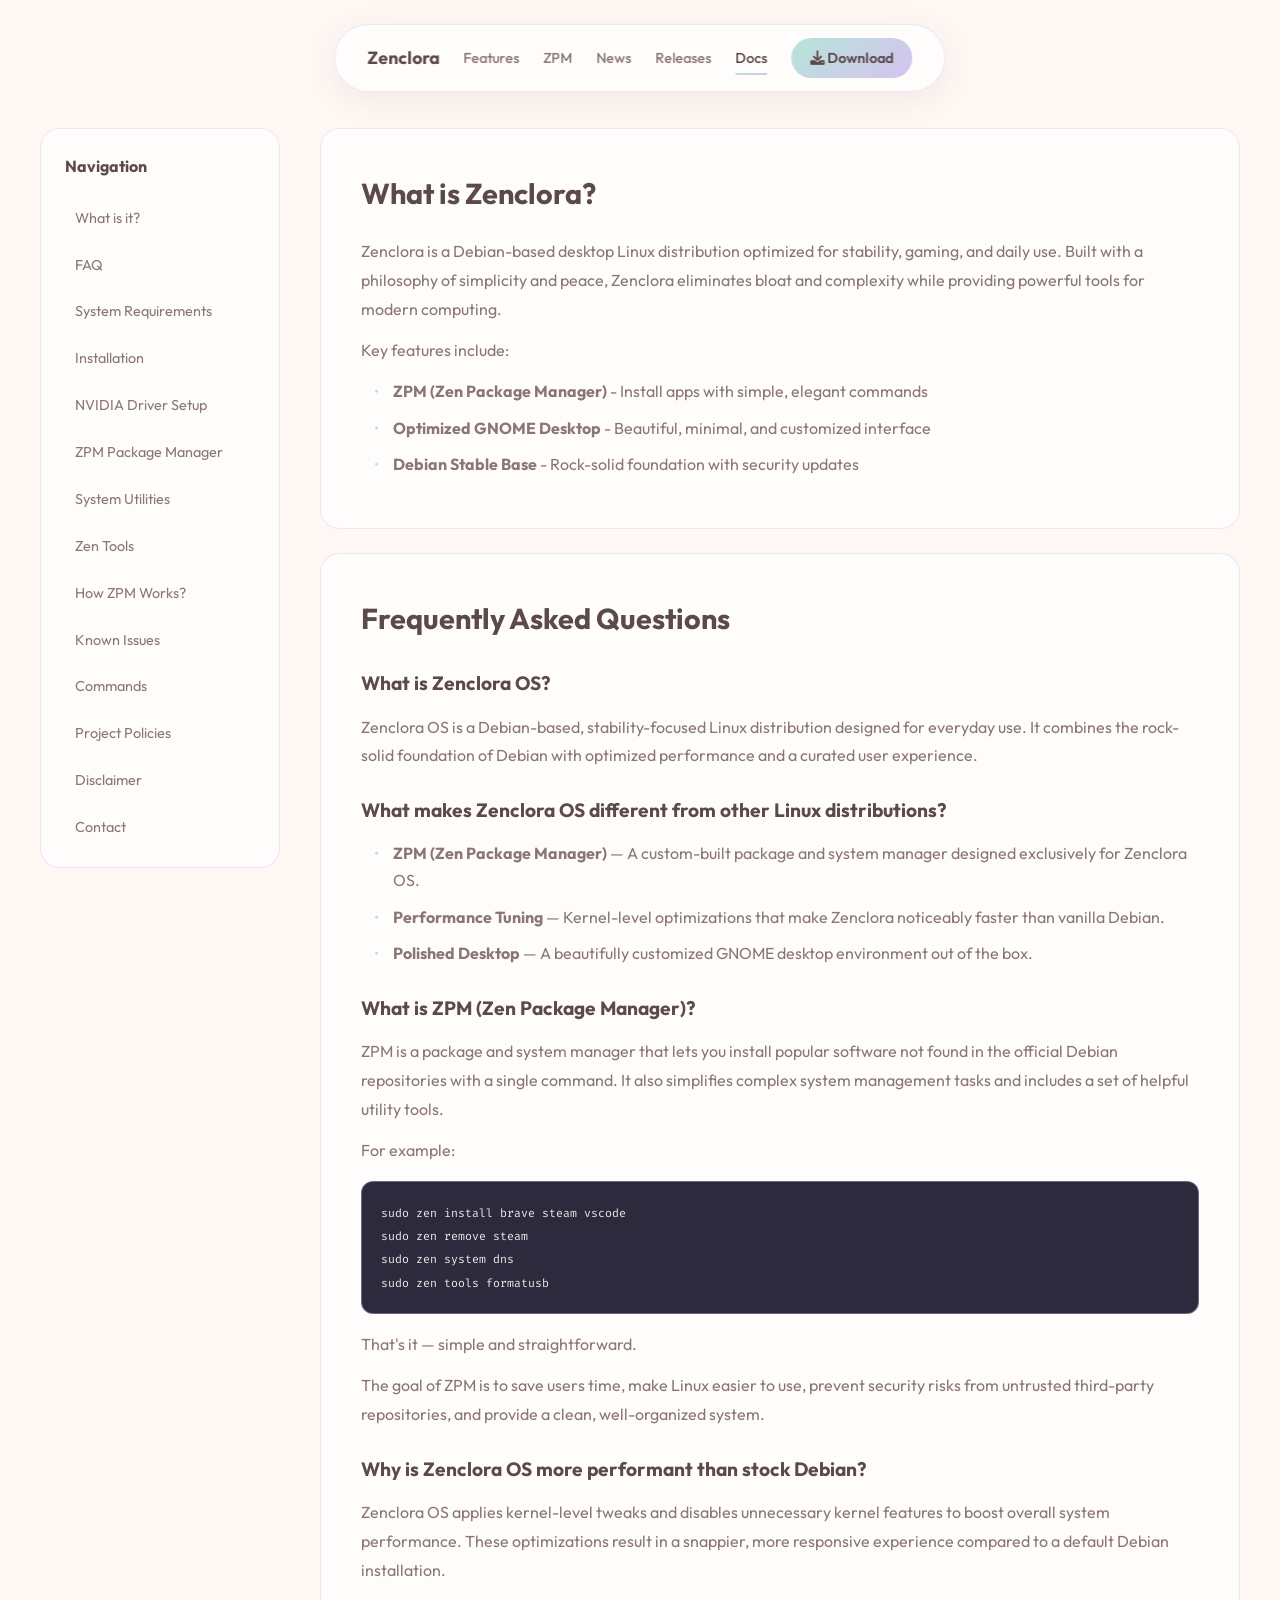
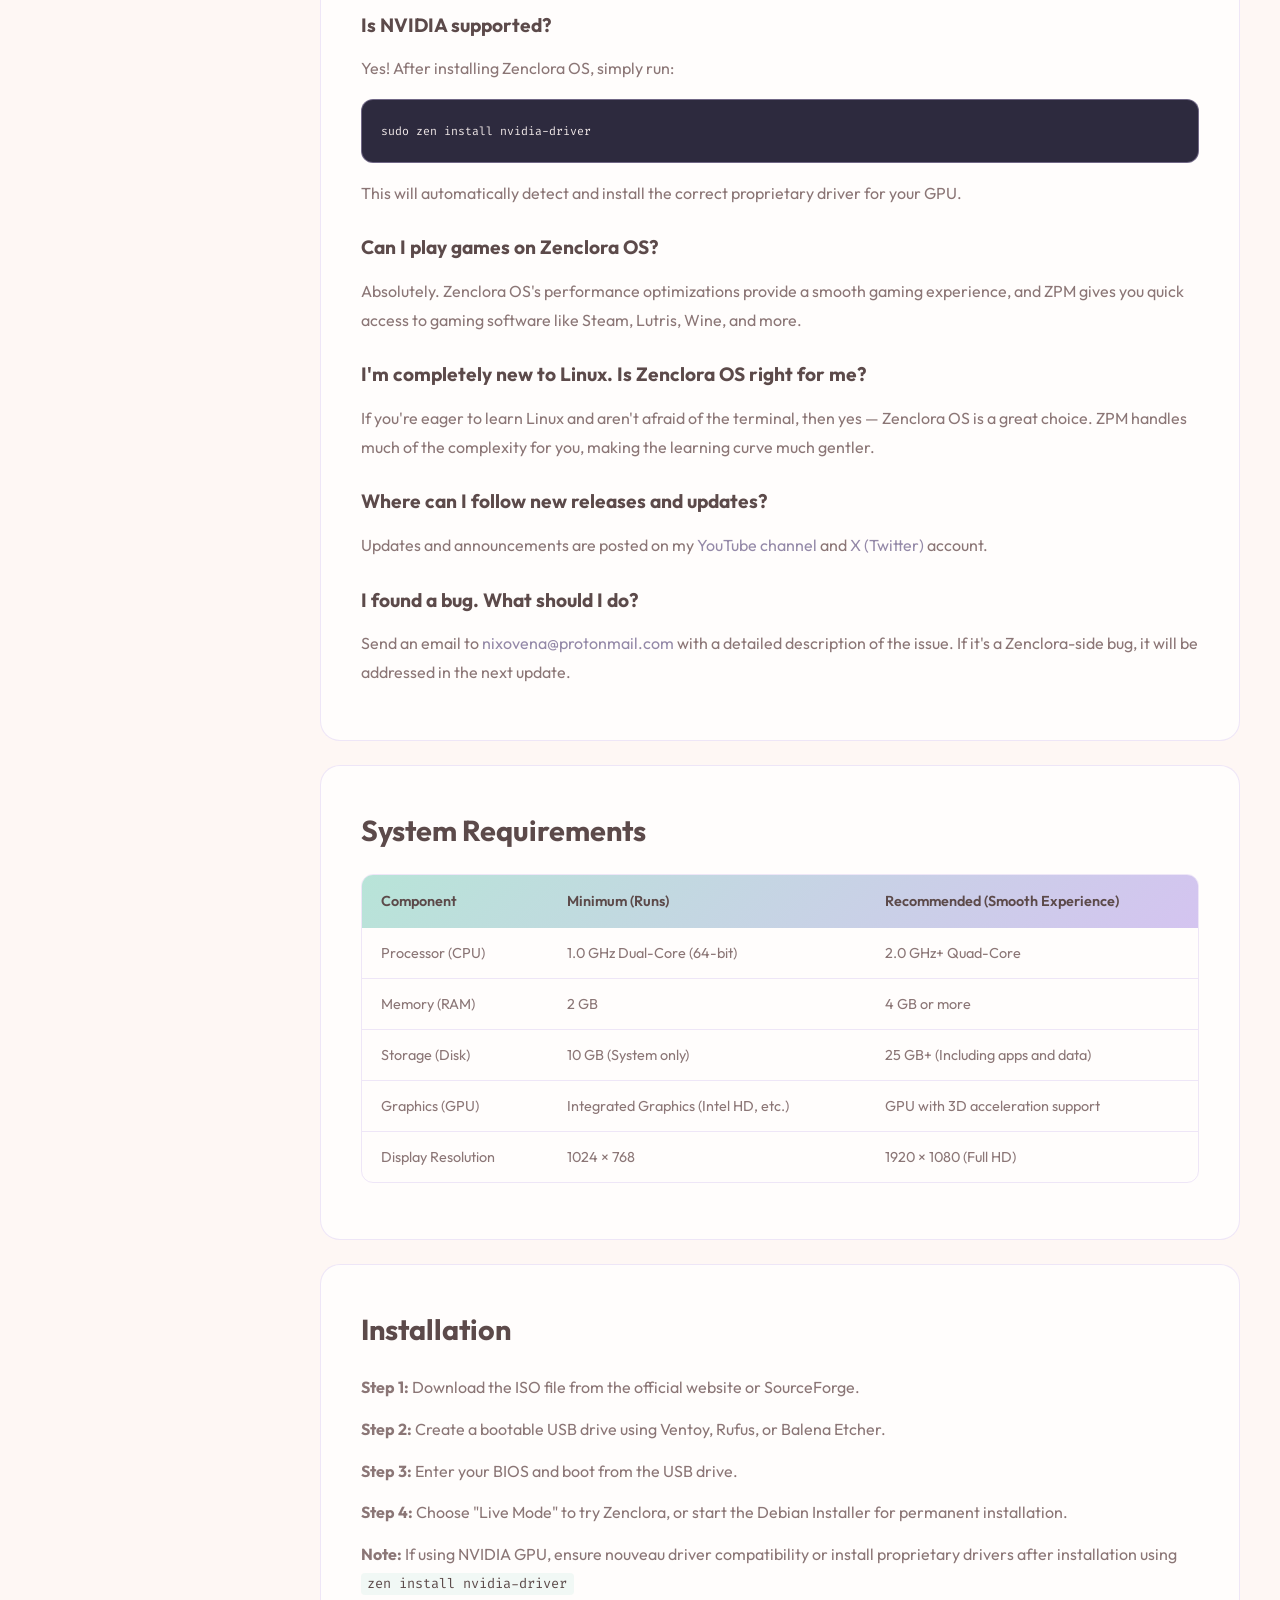
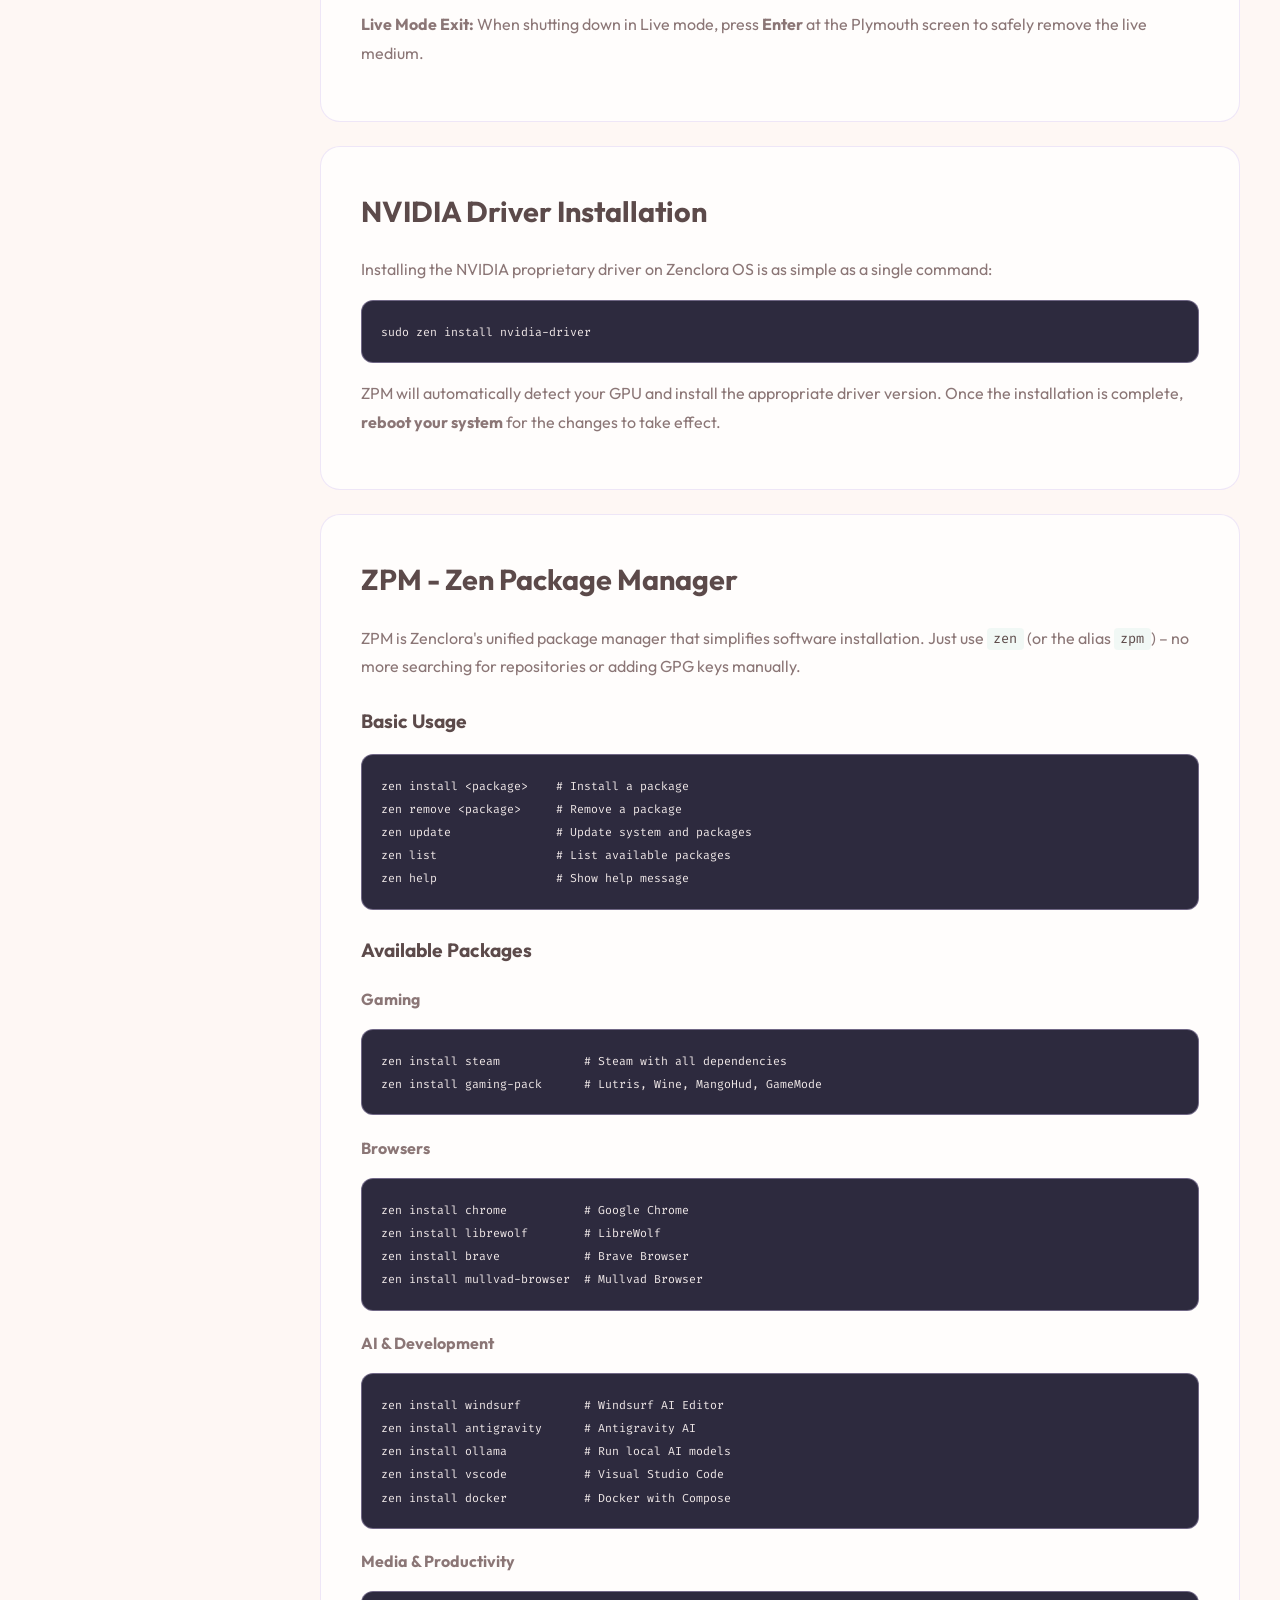
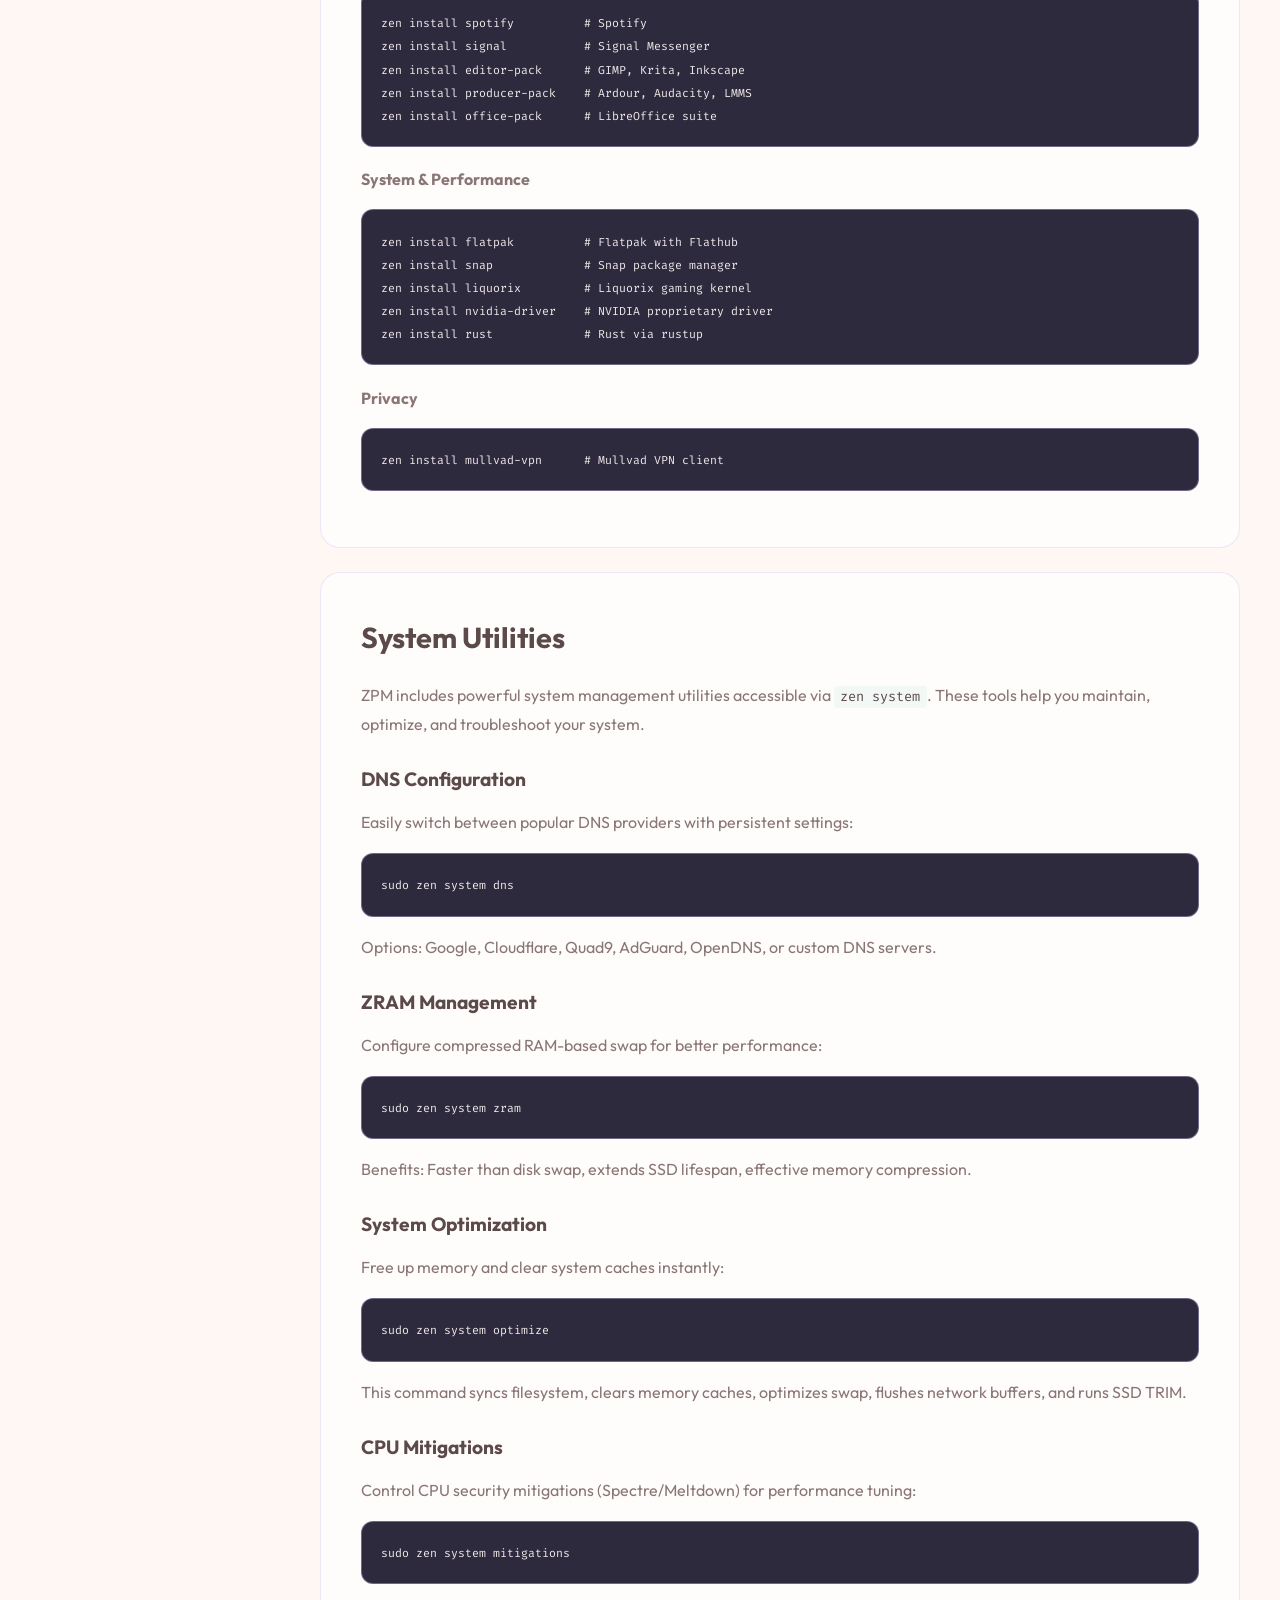
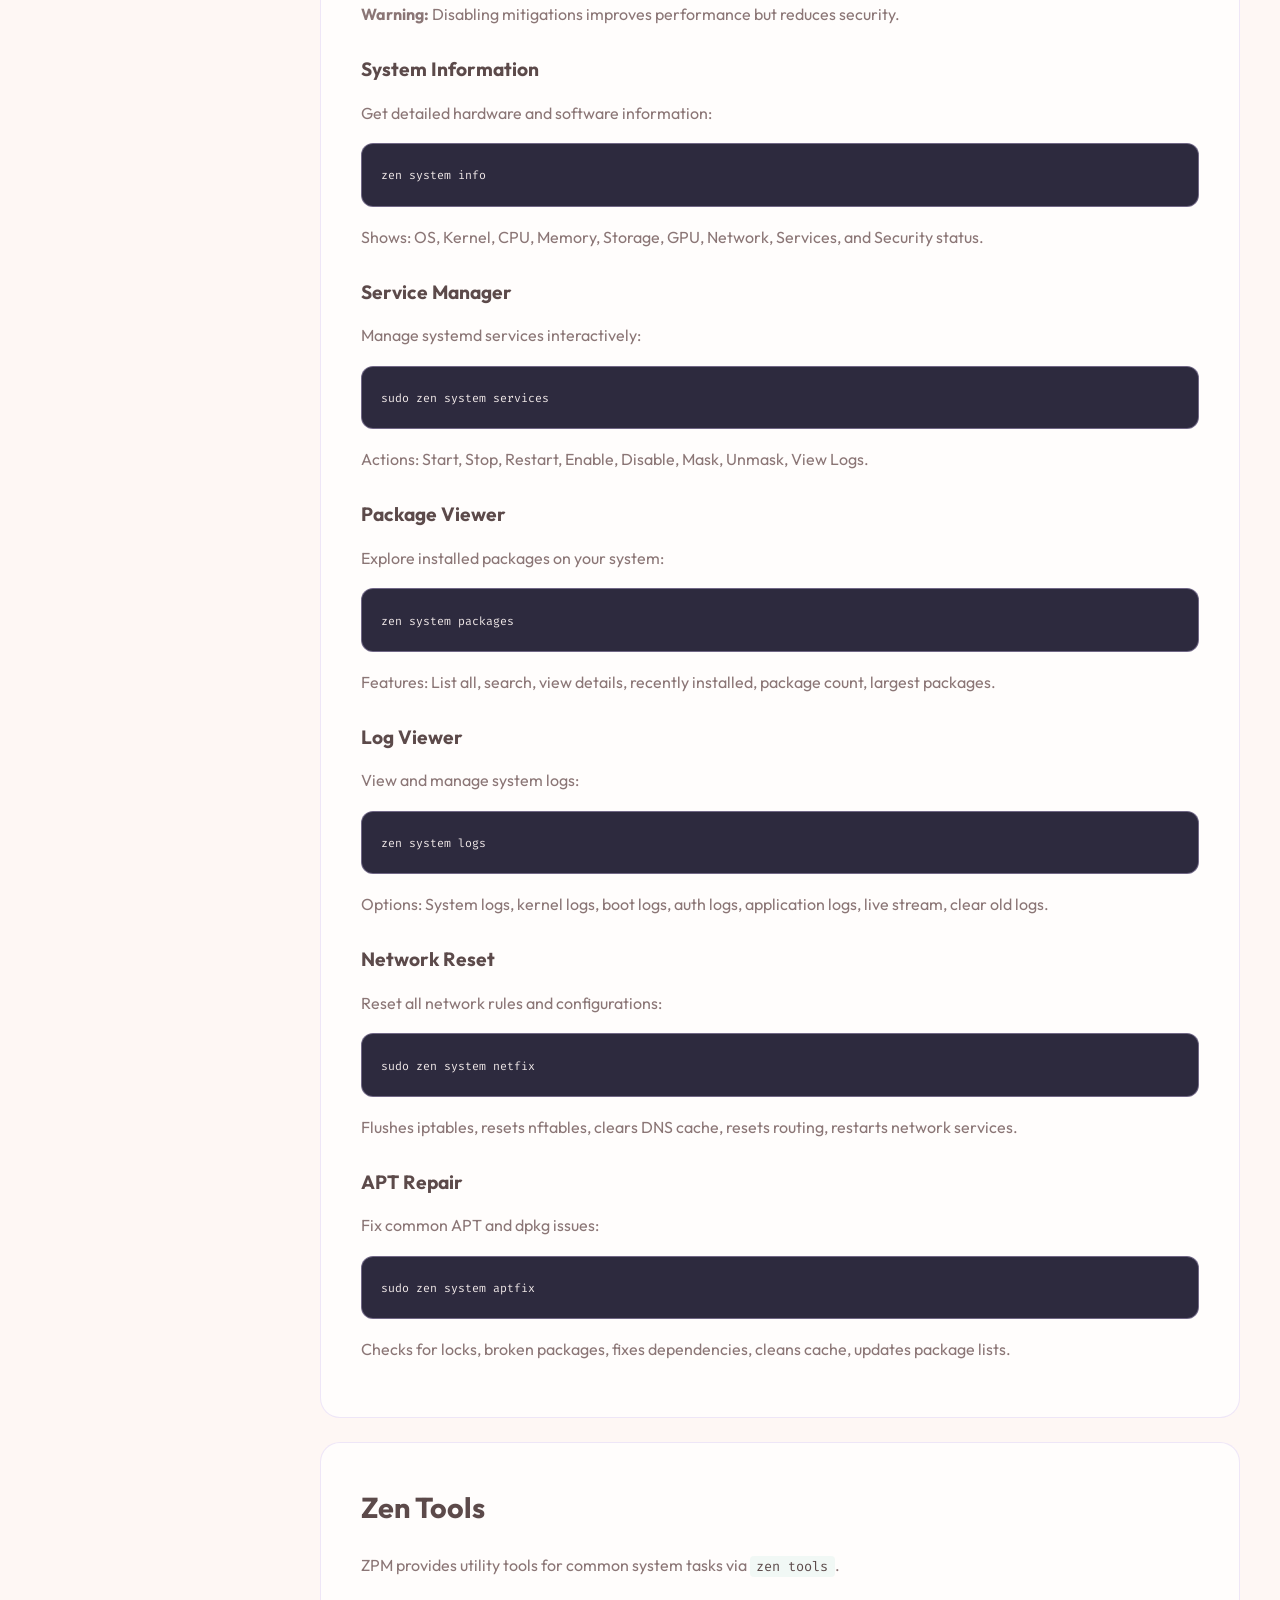
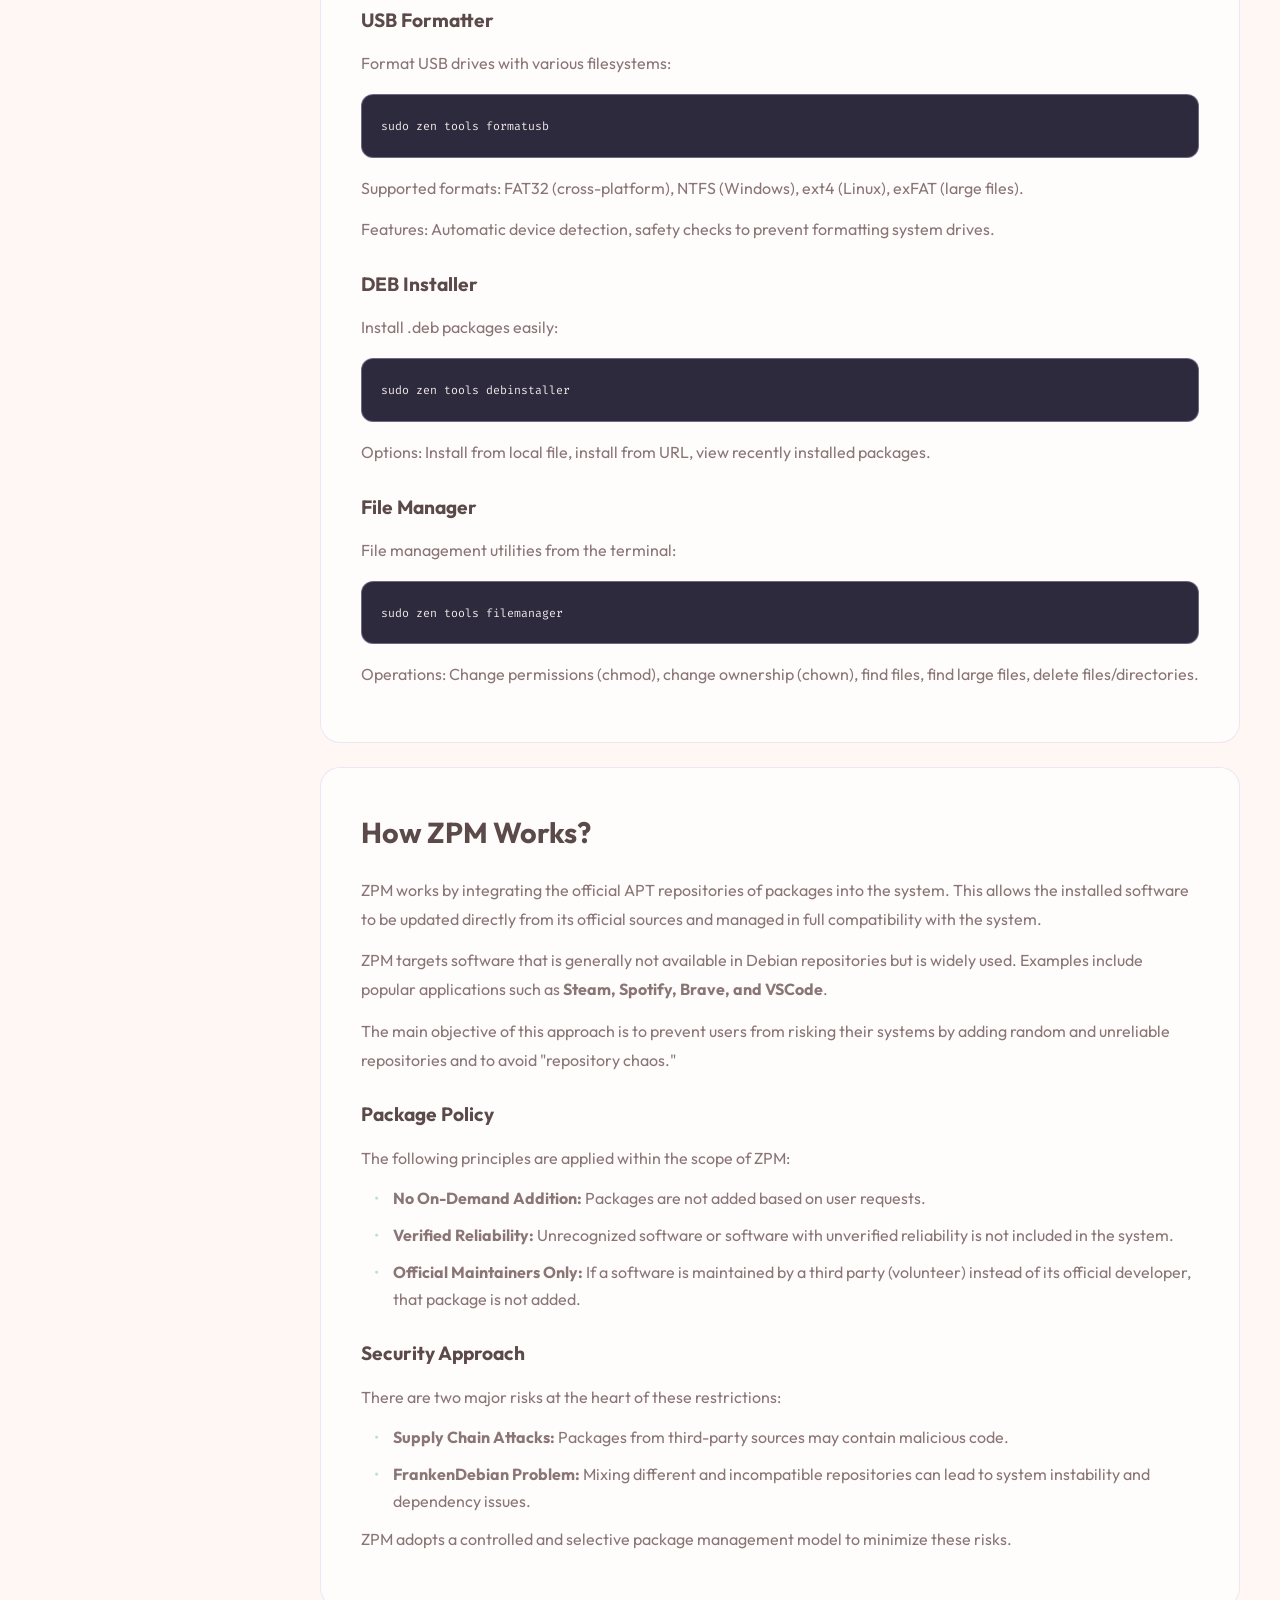
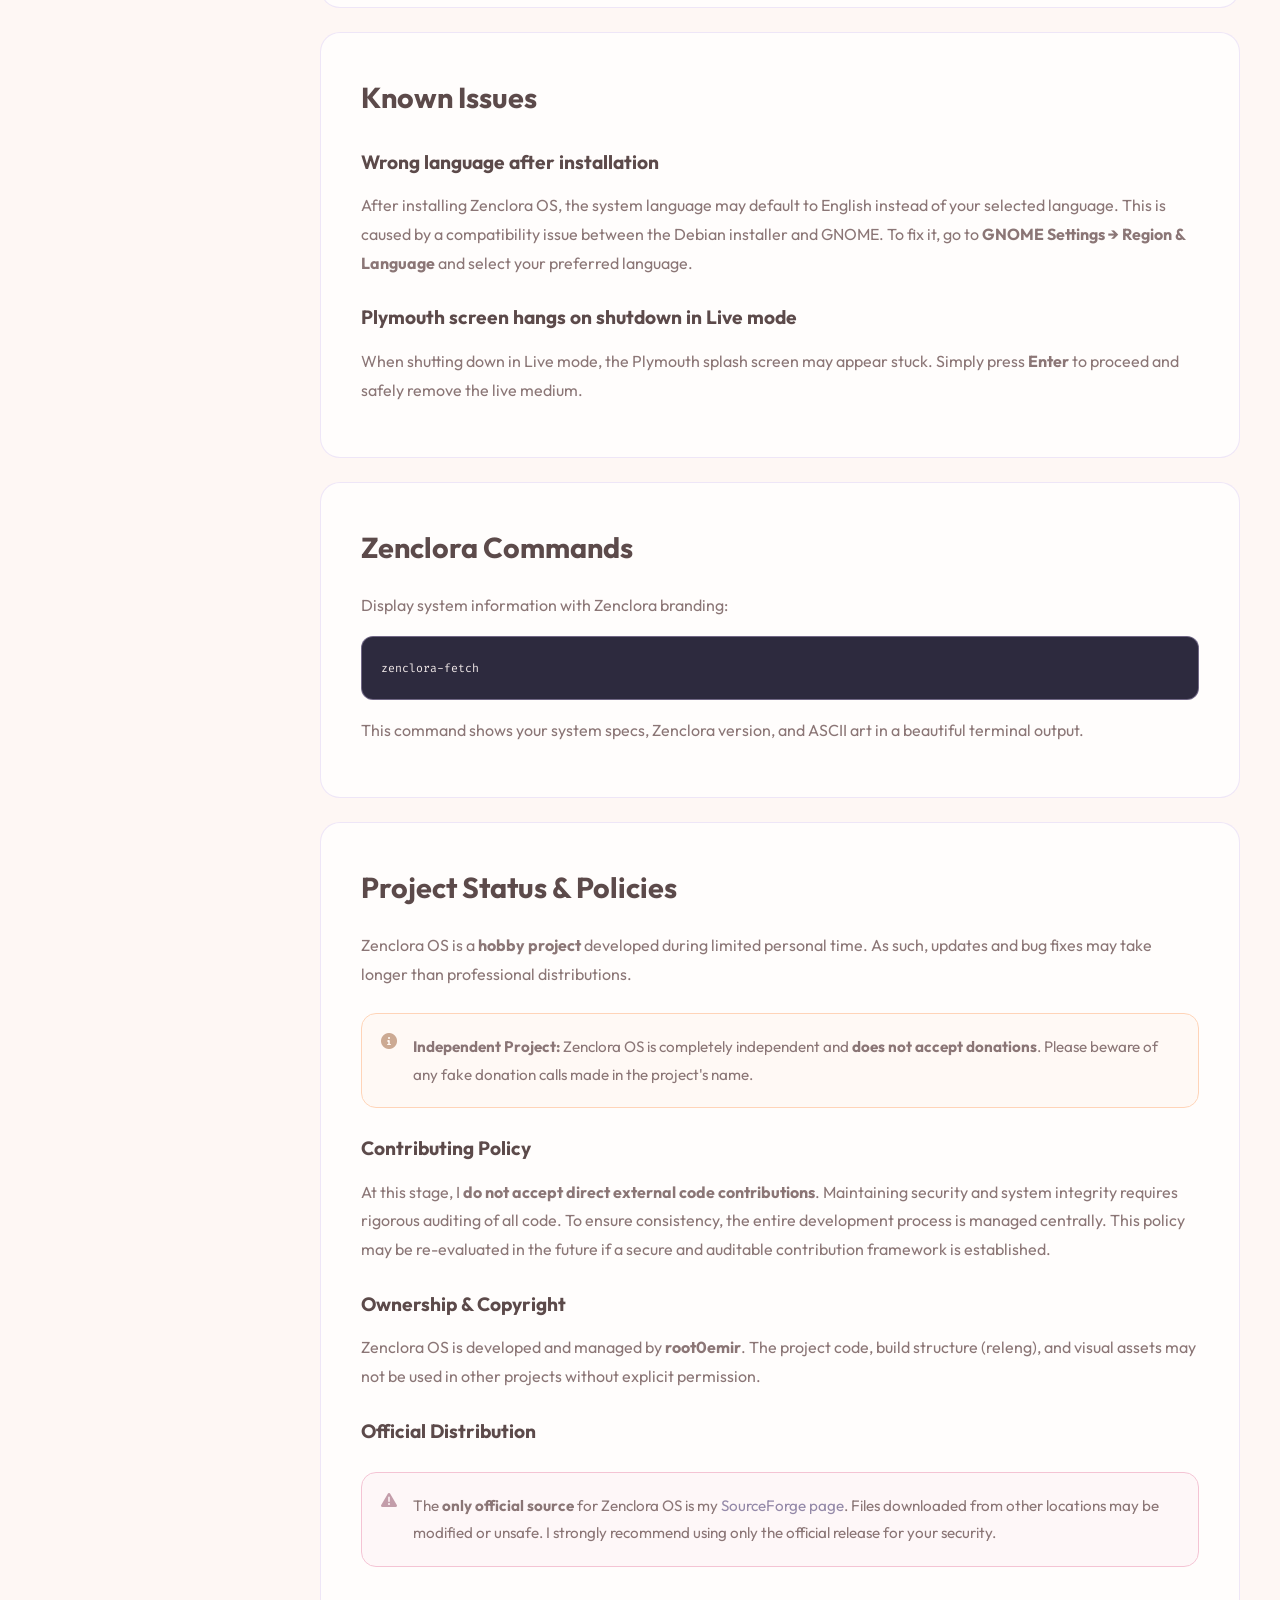
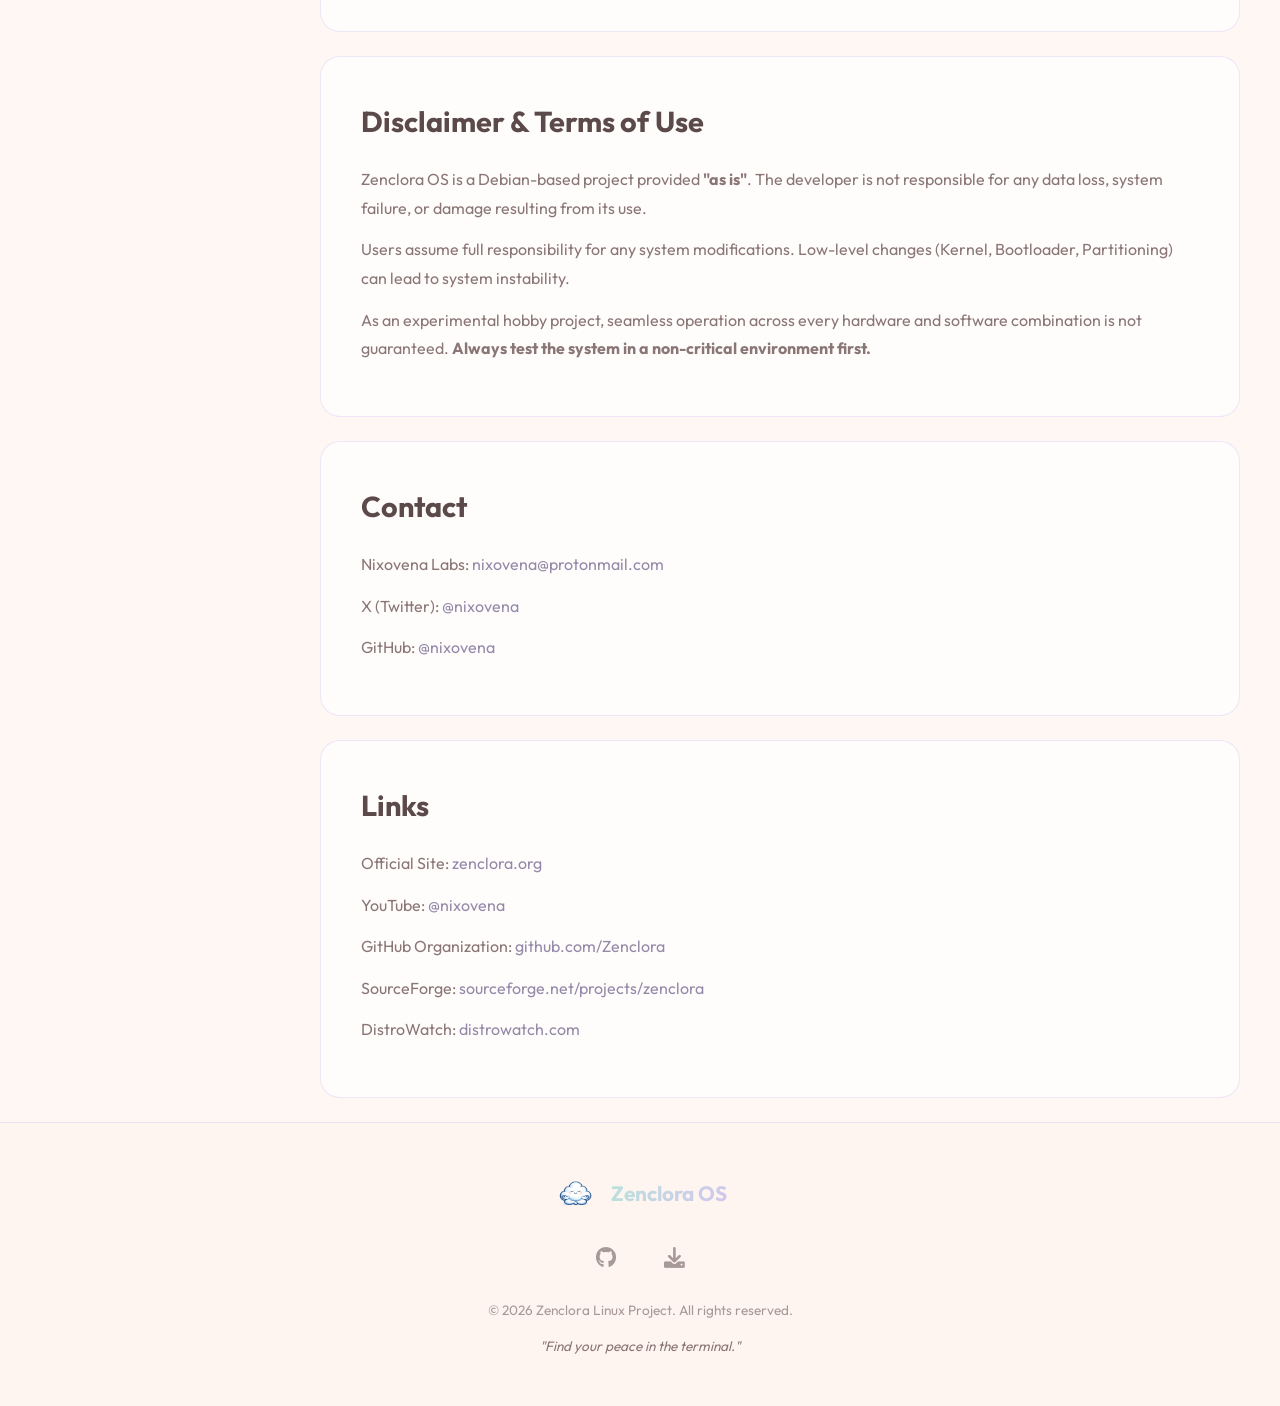
==== docs.html @ bb8d0564 "update" ====
<!DOCTYPE html>
<html lang="en">

<head>
    <meta charset="UTF-8">
    <meta name="viewport" content="width=device-width, initial-scale=1.0">
    <title>Documentation - Zenclora Linux</title>
    <meta name="description" content="Complete documentation for Zenclora OS and ZPM package manager.">
    <link rel="stylesheet" href="style.css">
    <link rel="icon" href="Assets/logo.png" type="image/x-icon">
    <link rel="preconnect" href="https://fonts.googleapis.com">
    <link rel="preconnect" href="https://fonts.gstatic.com" crossorigin>
    <link href="https://fonts.googleapis.com/css2?family=Outfit:wght@300;400;600;700&family=Fira+Code&display=swap"
        rel="stylesheet">
    <link rel="stylesheet" href="https://cdnjs.cloudflare.com/ajax/libs/font-awesome/6.0.0/css/all.min.css">
</head>

<body>

    <nav>
        <a href="index.html" class="nav-home">Zenclora</a>
        <a href="index.html#features">Features</a>
        <a href="index.html#zpm">ZPM</a>
        <a href="news.html">News</a>
        <a href="releases.html">Releases</a>
        <a href="docs.html" class="active">Docs</a>
        <a href="index.html#download" class="btn-download"><i class="fas fa-download"></i> Download</a>
    </nav>



    <div class="container docs-layout">
        <aside class="docs-sidebar">
            <h3>Navigation</h3>
            <ul>
                <li><a href="#about">What is it?</a></li>
                <li><a href="#faq">FAQ</a></li>
                <li><a href="#requirements">System Requirements</a></li>
                <li><a href="#installation">Installation</a></li>
                <li><a href="#nvidia">NVIDIA Driver Setup</a></li>
                <li><a href="#zpm">ZPM Package Manager</a></li>
                <li><a href="#system">System Utilities</a></li>
                <li><a href="#tools">Zen Tools</a></li>
                <li><a href="#zpm-internals">How ZPM Works?</a></li>
                <li><a href="#known-issues">Known Issues</a></li>
                <li><a href="#commands">Commands</a></li>
                <li><a href="#project-policy">Project Policies</a></li>
                <li><a href="#disclaimer">Disclaimer</a></li>
                <li><a href="#contact">Contact</a></li>
                <li><a href="#links">Links</a></li>
            </ul>
        </aside>

        <main class="docs-content">
            <section id="about">
                <h2>What is Zenclora?</h2>
                <p>Zenclora is a Debian-based desktop Linux distribution optimized for stability, gaming, and daily
                    use.
                    Built with a philosophy of simplicity and peace, Zenclora eliminates bloat and complexity while
                    providing powerful tools for modern computing.</p>
                <p>Key features include:</p>
                <ul>
                    <li><strong>ZPM (Zen Package Manager)</strong> - Install apps with simple, elegant commands</li>
                    <li><strong>Optimized GNOME Desktop</strong> - Beautiful, minimal, and customized interface</li>
                    <li><strong>Debian Stable Base</strong> - Rock-solid foundation with security updates</li>
                </ul>
            </section>

            <section id="faq">
                <h2>Frequently Asked Questions</h2>

                <h3>What is Zenclora OS?</h3>
                <p>Zenclora OS is a Debian-based, stability-focused Linux distribution designed for everyday use. It
                    combines the rock-solid foundation of Debian with optimized performance and a curated user
                    experience.</p>

                <h3>What makes Zenclora OS different from other Linux distributions?</h3>
                <ul>
                    <li><strong>ZPM (Zen Package Manager)</strong> — A custom-built package and system manager designed
                        exclusively for Zenclora OS.</li>
                    <li><strong>Performance Tuning</strong> — Kernel-level optimizations that make Zenclora noticeably
                        faster than vanilla Debian.</li>
                    <li><strong>Polished Desktop</strong> — A beautifully customized GNOME desktop environment out of
                        the box.</li>
                </ul>

                <h3>What is ZPM (Zen Package Manager)?</h3>
                <p>ZPM is a package and system manager that lets you install popular software not found in the official
                    Debian repositories with a single command. It also simplifies complex system management tasks and
                    includes a set of helpful utility tools.</p>
                <p>For example:</p>
                <pre><code>sudo zen install brave steam vscode
sudo zen remove steam
sudo zen system dns
sudo zen tools formatusb</code></pre>
                <p>That's it — simple and straightforward.</p>
                <p>The goal of ZPM is to save users time, make Linux easier to use, prevent security risks from
                    untrusted third-party repositories, and provide a clean, well-organized system.</p>

                <h3>Why is Zenclora OS more performant than stock Debian?</h3>
                <p>Zenclora OS applies kernel-level tweaks and disables unnecessary kernel features to boost overall
                    system performance. These optimizations result in a snappier, more responsive experience compared to
                    a default Debian installation.</p>

                <h3>Is NVIDIA supported?</h3>
                <p>Yes! After installing Zenclora OS, simply run:</p>
                <pre><code>sudo zen install nvidia-driver</code></pre>
                <p>This will automatically detect and install the correct proprietary driver for your GPU.</p>

                <h3>Can I play games on Zenclora OS?</h3>
                <p>Absolutely. Zenclora OS's performance optimizations provide a smooth gaming experience, and ZPM gives
                    you quick access to gaming software like Steam, Lutris, Wine, and more.</p>

                <h3>I'm completely new to Linux. Is Zenclora OS right for me?</h3>
                <p>If you're eager to learn Linux and aren't afraid of the terminal, then yes — Zenclora OS is a great
                    choice. ZPM handles much of the complexity for you, making the learning curve much gentler.</p>

                <h3>Where can I follow new releases and updates?</h3>
                <p>Updates and announcements are posted on my <a href="https://www.youtube.com/@linux-tech-channel"
                        target="_blank">YouTube channel</a> and <a href="https://x.com/root0emir" target="_blank">X
                        (Twitter)</a> account.</p>

                <h3>I found a bug. What should I do?</h3>
                <p>Send an email to <a href="mailto:nixovena@protonmail.com">nixovena@protonmail.com</a> with a
                    detailed description of the issue. If it's a Zenclora-side bug, it will be addressed in the next
                    update.</p>
            </section>

            <section id="requirements">
                <h2>System Requirements</h2>
                <div class="table-wrapper">
                    <table>
                        <thead>
                            <tr>
                                <th>Component</th>
                                <th>Minimum (Runs)</th>
                                <th>Recommended (Smooth Experience)</th>
                            </tr>
                        </thead>
                        <tbody>
                            <tr>
                                <td>Processor (CPU)</td>
                                <td>1.0 GHz Dual-Core (64-bit)</td>
                                <td>2.0 GHz+ Quad-Core</td>
                            </tr>
                            <tr>
                                <td>Memory (RAM)</td>
                                <td>2 GB</td>
                                <td>4 GB or more</td>
                            </tr>
                            <tr>
                                <td>Storage (Disk)</td>
                                <td>10 GB (System only)</td>
                                <td>25 GB+ (Including apps and data)</td>
                            </tr>
                            <tr>
                                <td>Graphics (GPU)</td>
                                <td>Integrated Graphics (Intel HD, etc.)</td>
                                <td>GPU with 3D acceleration support</td>
                            </tr>
                            <tr>
                                <td>Display Resolution</td>
                                <td>1024 × 768</td>
                                <td>1920 × 1080 (Full HD)</td>
                            </tr>
                        </tbody>
                    </table>
                </div>
            </section>

            <section id="installation">
                <h2>Installation</h2>
                <p><strong>Step 1:</strong> Download the ISO file from the official website or SourceForge.</p>
                <p><strong>Step 2:</strong> Create a bootable USB drive using Ventoy, Rufus, or Balena Etcher.</p>
                <p><strong>Step 3:</strong> Enter your BIOS and boot from the USB drive.</p>
                <p><strong>Step 4:</strong> Choose "Live Mode" to try Zenclora, or start the Debian Installer for
                    permanent installation.</p>

                <p><strong>Note:</strong> If using NVIDIA GPU, ensure nouveau driver compatibility
                    or install proprietary drivers after installation using <code>zen install nvidia-driver</code></p>

                <p><strong>Live Mode Exit:</strong> When shutting down in Live mode, press <strong>Enter</strong>
                    at the Plymouth screen to safely remove the live medium.</p>
            </section>

            <section id="nvidia">
                <h2>NVIDIA Driver Installation</h2>
                <p>Installing the NVIDIA proprietary driver on Zenclora OS is as simple as a single command:</p>
                <pre><code>sudo zen install nvidia-driver</code></pre>
                <p>ZPM will automatically detect your GPU and install the appropriate driver version. Once the
                    installation is complete, <strong>reboot your system</strong> for the changes to take effect.</p>
            </section>

            <section id="zpm">
                <h2>ZPM - Zen Package Manager</h2>
                <p>ZPM is Zenclora's unified package manager that simplifies software installation. Just use <code>zen</code> (or the alias <code>zpm</code>) – no more searching for repositories or adding GPG keys manually.</p>

                <h3>Basic Usage</h3>
                <pre><code>zen install &lt;package&gt;    # Install a package
zen remove &lt;package&gt;     # Remove a package
zen update               # Update system and packages
zen list                 # List available packages
zen help                 # Show help message</code></pre>

                <h3>Available Packages</h3>

                <h4>Gaming</h4>
                <pre><code>zen install steam            # Steam with all dependencies
zen install gaming-pack      # Lutris, Wine, MangoHud, GameMode</code></pre>

                <h4>Browsers</h4>
                <pre><code>zen install chrome           # Google Chrome
zen install librewolf        # LibreWolf 
zen install brave            # Brave Browser
zen install mullvad-browser  # Mullvad Browser</code></pre>

                <h4>AI & Development</h4>
                <pre><code>zen install windsurf         # Windsurf AI Editor
zen install antigravity      # Antigravity AI
zen install ollama           # Run local AI models
zen install vscode           # Visual Studio Code
zen install docker           # Docker with Compose</code></pre>

                <h4>Media & Productivity</h4>
                <pre><code>zen install spotify          # Spotify
zen install signal           # Signal Messenger
zen install editor-pack      # GIMP, Krita, Inkscape
zen install producer-pack    # Ardour, Audacity, LMMS
zen install office-pack      # LibreOffice suite</code></pre>

                <h4>System & Performance</h4>
                <pre><code>zen install flatpak          # Flatpak with Flathub
zen install snap             # Snap package manager
zen install liquorix         # Liquorix gaming kernel
zen install nvidia-driver    # NVIDIA proprietary driver
zen install rust             # Rust via rustup</code></pre>

                <h4>Privacy</h4>
                <pre><code>zen install mullvad-vpn      # Mullvad VPN client</code></pre>
            </section>

            <section id="system">
                <h2>System Utilities</h2>
                <p>ZPM includes powerful system management utilities accessible via <code>zen system</code>. These tools
                    help you maintain, optimize, and troubleshoot your system.</p>

                <h3>DNS Configuration</h3>
                <p>Easily switch between popular DNS providers with persistent settings:</p>
                <pre><code>sudo zen system dns</code></pre>
                <p>Options: Google, Cloudflare, Quad9, AdGuard, OpenDNS, or custom DNS servers.</p>

                <h3>ZRAM Management</h3>
                <p>Configure compressed RAM-based swap for better performance:</p>
                <pre><code>sudo zen system zram</code></pre>
                <p>Benefits: Faster than disk swap, extends SSD lifespan, effective memory compression.</p>

                <h3>System Optimization</h3>
                <p>Free up memory and clear system caches instantly:</p>
                <pre><code>sudo zen system optimize</code></pre>
                <p>This command syncs filesystem, clears memory caches, optimizes swap, flushes network buffers, and
                    runs SSD TRIM.</p>

                <h3>CPU Mitigations</h3>
                <p>Control CPU security mitigations (Spectre/Meltdown) for performance tuning:</p>
                <pre><code>sudo zen system mitigations</code></pre>
                <p><strong>Warning:</strong> Disabling mitigations improves performance but reduces security.</p>

                <h3>System Information</h3>
                <p>Get detailed hardware and software information:</p>
                <pre><code>zen system info</code></pre>
                <p>Shows: OS, Kernel, CPU, Memory, Storage, GPU, Network, Services, and Security status.</p>

                <h3>Service Manager</h3>
                <p>Manage systemd services interactively:</p>
                <pre><code>sudo zen system services</code></pre>
                <p>Actions: Start, Stop, Restart, Enable, Disable, Mask, Unmask, View Logs.</p>

                <h3>Package Viewer</h3>
                <p>Explore installed packages on your system:</p>
                <pre><code>zen system packages</code></pre>
                <p>Features: List all, search, view details, recently installed, package count, largest packages.</p>

                <h3>Log Viewer</h3>
                <p>View and manage system logs:</p>
                <pre><code>zen system logs</code></pre>
                <p>Options: System logs, kernel logs, boot logs, auth logs, application logs, live stream, clear old
                    logs.</p>

                <h3>Network Reset</h3>
                <p>Reset all network rules and configurations:</p>
                <pre><code>sudo zen system netfix</code></pre>
                <p>Flushes iptables, resets nftables, clears DNS cache, resets routing, restarts network services.</p>

                <h3>APT Repair</h3>
                <p>Fix common APT and dpkg issues:</p>
                <pre><code>sudo zen system aptfix</code></pre>
                <p>Checks for locks, broken packages, fixes dependencies, cleans cache, updates package lists.</p>
            </section>

            <section id="tools">
                <h2>Zen Tools</h2>
                <p>ZPM provides utility tools for common system tasks via <code>zen tools</code>.</p>

                <h3>USB Formatter</h3>
                <p>Format USB drives with various filesystems:</p>
                <pre><code>sudo zen tools formatusb</code></pre>
                <p>Supported formats: FAT32 (cross-platform), NTFS (Windows), ext4 (Linux), exFAT (large files).</p>
                <p>Features: Automatic device detection, safety checks to prevent formatting system drives.</p>

                <h3>DEB Installer</h3>
                <p>Install .deb packages easily:</p>
                <pre><code>sudo zen tools debinstaller</code></pre>
                <p>Options: Install from local file, install from URL, view recently installed packages.</p>

                <h3>File Manager</h3>
                <p>File management utilities from the terminal:</p>
                <pre><code>sudo zen tools filemanager</code></pre>
                <p>Operations: Change permissions (chmod), change ownership (chown), find files, find large files,
                    delete files/directories.</p>
            </section>

            <section id="zpm-internals">
                <h2>How ZPM Works?</h2>
                <p>ZPM works by integrating the official APT repositories of packages into the system. This allows the installed software to be updated directly from its official sources and managed in full compatibility with the system.</p>
                <p>ZPM targets software that is generally not available in Debian repositories but is widely used. Examples include popular applications such as <strong>Steam, Spotify, Brave, and VSCode</strong>.</p>
                <p>The main objective of this approach is to prevent users from risking their systems by adding random and unreliable repositories and to avoid "repository chaos."</p>

                <h3>Package Policy</h3>
                <p>The following principles are applied within the scope of ZPM:</p>
                <ul>
                    <li><strong>No On-Demand Addition:</strong> Packages are not added based on user requests.</li>
                    <li><strong>Verified Reliability:</strong> Unrecognized software or software with unverified reliability is not included in the system.</li>
                    <li><strong>Official Maintainers Only:</strong> If a software is maintained by a third party (volunteer) instead of its official developer, that package is not added.</li>
                </ul>

                <h3>Security Approach</h3>
                <p>There are two major risks at the heart of these restrictions:</p>
                <ul>
                    <li><strong>Supply Chain Attacks:</strong> Packages from third-party sources may contain malicious code.</li>
                    <li><strong>FrankenDebian Problem:</strong> Mixing different and incompatible repositories can lead to system instability and dependency issues.</li>
                </ul>
                <p>ZPM adopts a controlled and selective package management model to minimize these risks.</p>
            </section>

            <section id="known-issues">
                <h2>Known Issues</h2>

                <h3>Wrong language after installation</h3>
                <p>After installing Zenclora OS, the system language may default to English instead of your selected
                    language. This is caused by a compatibility issue between the Debian installer and GNOME. To fix it,
                    go to <strong>GNOME Settings → Region & Language</strong> and select your preferred language.</p>

                <h3>Plymouth screen hangs on shutdown in Live mode</h3>
                <p>When shutting down in Live mode, the Plymouth splash screen may appear stuck. Simply press
                    <strong>Enter</strong> to proceed and safely remove the live medium.
                </p>
            </section>

            <section id="commands">
                <h2>Zenclora Commands</h2>
                <p>Display system information with Zenclora branding:</p>
                <pre><code>zenclora-fetch</code></pre>
                <p>This command shows your system specs, Zenclora version, and ASCII art in a beautiful terminal output.
                </p>
            </section>

            <section id="project-policy">
                <h2>Project Status & Policies</h2>
                <p>Zenclora OS is a <strong>hobby project</strong> developed during limited personal time. As such,
                    updates and bug fixes may take longer than professional distributions.</p>

                <div class="alert note">
                    <i class="fas fa-info-circle"></i>
                    <p><strong>Independent Project:</strong> Zenclora OS is completely independent and <strong>does not
                            accept donations</strong>. Please beware of any fake donation calls made in the project's
                        name.</p>
                </div>

                <h3>Contributing Policy</h3>
                <p>At this stage, I <strong>do not accept direct external code contributions</strong>. Maintaining
                    security and system integrity requires rigorous auditing of all code. To ensure consistency, the
                    entire development process is managed centrally. This policy may be re-evaluated in the future if a
                    secure and auditable contribution framework is established.</p>

                <h3>Ownership & Copyright</h3>
                <p>Zenclora OS is developed and managed by <strong>root0emir</strong>. The project code, build structure
                    (releng), and visual assets may not be used in other projects without explicit permission.</p>

                <h3>Official Distribution</h3>
                <div class="alert warning">
                    <i class="fas fa-exclamation-triangle"></i>
                    <p>The <strong>only official source</strong> for Zenclora OS is my <a
                            href="https://sourceforge.net/projects/zenclora/" target="_blank">SourceForge page</a>.
                        Files downloaded from other locations may be modified or unsafe. I strongly recommend using
                        only the official release for your security.</p>
                </div>
            </section>

            <section id="disclaimer">
                <h2>Disclaimer & Terms of Use</h2>
                <p>Zenclora OS is a Debian-based project provided <strong>"as is"</strong>. The developer is not
                    responsible for any data loss, system failure, or damage resulting from its use.</p>
                <p>Users assume full responsibility for any system modifications. Low-level changes (Kernel, Bootloader,
                    Partitioning) can lead to system instability.</p>
                <p>As an experimental hobby project, seamless operation across every hardware and software combination
                    is not guaranteed. <strong>Always test the system in a non-critical environment first.</strong></p>
            </section>

            <section id="contact">
                <h2>Contact</h2>
                <p>Nixovena Labs: <a href="mailto:nixovena@protonmail.com">nixovena@protonmail.com</a></p>
                <p>X (Twitter): <a href="https://x.com/nixovena" target="_blank">@nixovena</a></p>
                <p>GitHub: <a href="https://github.com/nixovena" target="_blank">@nixovena</a></p>
            </section>

            <section id="links">
                <h2>Links</h2>
                <p>Official Site: <a href="https://zenclora.org" target="_blank">zenclora.org</a></p>
                <p>YouTube: <a href="https://www.youtube.com/@nixovena"
                        target="_blank">@nixovena</a></p>
                <p>GitHub Organization: <a href="https://github.com/Zenclora" target="_blank">github.com/Zenclora</a>
                </p>
                <p>SourceForge: <a href="https://sourceforge.net/projects/zenclora/"
                        target="_blank">sourceforge.net/projects/zenclora</a></p>
                <p>DistroWatch: <a href="https://distrowatch.com/table.php?distribution=zenclora"
                        target="_blank">distrowatch.com</a></p>
            </section>
        </main>
    </div>

    <footer>
        <div class="footer-content">
            <div class="footer-brand">
                <img src="Assets/zenny.png" alt="Zenny" class="footer-logo">
                <span>Zenclora OS</span>
            </div>
            <div class="footer-links">
                <a href="https://github.com/Zenclora" target="_blank"><i class="fab fa-github"></i></a>
                <a href="https://x.com/root0emir" target="_blank"><i class="fab fa-x-twitter"></i></a>
                <a href="https://sourceforge.net/projects/zenclora/" target="_blank"><i class="fas fa-download"></i></a>
            </div>
            <p>© 2026 Zenclora Linux Project. All rights reserved.</p>
            <p class="footer-quote">"Find your peace in the terminal."</p>
        </div>
    </footer>

    <script src="script.js"></script>
</body>

</html>
---- style.css ----
/* ══════════════════════════════════════════════════════════════════════════
   ZENCLORA OS - PASTEL LOFI STYLESHEET
   A peaceful, warm, and cozy design
   ══════════════════════════════════════════════════════════════════════════ */

:root {
    /* Pastel Lofi Color Palette */
    --bg-primary: #fef7f4;
    --bg-secondary: #fff5f0;
    --bg-tertiary: #ffeee6;
    --text-primary: #5c4a4a;
    --text-secondary: #8b7676;
    --text-muted: #a89999;

    /* Pastel Accent Colors */
    --pastel-mint: #b8e4d8;
    --pastel-lavender: #d4c4f0;
    --pastel-pink: #f4c4d4;
    --pastel-peach: #ffd4b8;
    --pastel-blue: #c4d4f4;
    --pastel-yellow: #f4e8c4;

    /* Gradients */
    --gradient-zen: linear-gradient(135deg, var(--pastel-mint), var(--pastel-lavender));
    --gradient-sunset: linear-gradient(135deg, var(--pastel-peach), var(--pastel-pink), var(--pastel-lavender));
    --gradient-nature: linear-gradient(135deg, var(--pastel-mint), var(--pastel-blue));

    /* Glassmorphism - Light version */
    --glass-bg: rgba(255, 255, 255, 0.7);
    --glass-border: rgba(212, 196, 240, 0.4);
    --glass-shadow: 0 8px 32px rgba(92, 74, 74, 0.08);

    /* Typography */
    --font-family: 'Outfit', -apple-system, BlinkMacSystemFont, 'Segoe UI', Roboto, sans-serif;
    --font-mono: 'Fira Code', 'Consolas', monospace;

    /* Spacing */
    --section-padding: 6rem 2rem;
    --border-radius: 20px;
}

/* ═══════════════════════════════════════════════════════════════════════════
   RESET & BASE STYLES
   ═══════════════════════════════════════════════════════════════════════════ */

* {
    margin: 0;
    padding: 0;
    box-sizing: border-box;
}

html {
    scroll-behavior: smooth;
}

body {
    font-family: var(--font-family);
    background: var(--bg-primary);
    color: var(--text-primary);
    line-height: 1.7;
    overflow-x: hidden;
}

/* Custom Scrollbar - Pastel */
::-webkit-scrollbar {
    width: 8px;
}

::-webkit-scrollbar-track {
    background: var(--bg-secondary);
}

::-webkit-scrollbar-thumb {
    background: var(--gradient-zen);
    border-radius: 10px;
}

::-webkit-scrollbar-thumb:hover {
    background: var(--pastel-lavender);
}

/* ═══════════════════════════════════════════════════════════════════════════
   FLOATING ELEMENTS
   ═══════════════════════════════════════════════════════════════════════════ */

.floating-elements {
    position: fixed;
    top: 0;
    left: 0;
    width: 100%;
    height: 100%;
    pointer-events: none;
    z-index: 1;
}

.float-element {
    position: absolute;
    font-size: 1.5rem;
    opacity: 0.3;
    animation: gentle-float 20s infinite ease-in-out;
}

.float-1 {
    top: 15%;
    left: 8%;
    animation-delay: 0s;
}

.float-2 {
    top: 25%;
    right: 12%;
    animation-delay: 4s;
}

.float-3 {
    top: 55%;
    left: 5%;
    animation-delay: 8s;
}

.float-4 {
    top: 75%;
    right: 8%;
    animation-delay: 12s;
}

.float-5 {
    top: 45%;
    left: 12%;
    animation-delay: 16s;
}

@keyframes gentle-float {

    0%,
    100% {
        transform: translateY(0) rotate(0deg);
    }

    25% {
        transform: translateY(-20px) rotate(3deg);
    }

    50% {
        transform: translateY(-10px) rotate(-2deg);
    }

    75% {
        transform: translateY(-18px) rotate(2deg);
    }
}

/* ═══════════════════════════════════════════════════════════════════════════
   NAVIGATION - Soft & Cozy
   ═══════════════════════════════════════════════════════════════════════════ */

nav {
    position: fixed;
    top: 1.5rem;
    left: 50%;
    transform: translateX(-50%);
    background: var(--glass-bg);
    backdrop-filter: blur(20px);
    border: 1px solid var(--glass-border);
    padding: 0.8rem 2rem;
    border-radius: 50px;
    z-index: 1000;
    display: flex;
    align-items: center;
    gap: 1.5rem;
    box-shadow: var(--glass-shadow);
    white-space: nowrap;
}

nav a {
    text-decoration: none;
    color: var(--text-secondary);
    font-weight: 500;
    font-size: 0.9rem;
    transition: all 0.3s ease;
    position: relative;
}

nav a:hover {
    color: var(--text-primary);
}

nav a::after {
    content: '';
    position: absolute;
    bottom: -5px;
    left: 0;
    width: 0;
    height: 2px;
    background: var(--gradient-zen);
    transition: width 0.3s ease;
    border-radius: 2px;
}

nav a:hover::after {
    width: 100%;
}

.nav-home {
    font-weight: 700;
    color: var(--text-primary) !important;
    font-size: 1.1rem !important;
}

.btn-download {
    background: var(--gradient-zen);
    color: var(--text-primary) !important;
    padding: 0.5rem 1.2rem !important;
    border-radius: 25px;
    font-weight: 600 !important;
}

.btn-download:hover {
    transform: translateY(-2px);
    box-shadow: 0 5px 20px rgba(184, 228, 216, 0.4);
}

.btn-download::after {
    display: none;
}

/* ═══════════════════════════════════════════════════════════════════════════
   HERO SECTION - Warm & Inviting
   ═══════════════════════════════════════════════════════════════════════════ */

.hero-section {
    min-height: 100vh;
    display: flex;
    flex-direction: column;
    align-items: center;
    justify-content: center;
    position: relative;
    overflow: hidden;
    padding: 6rem 2rem;
    background: linear-gradient(180deg, var(--bg-primary) 0%, var(--bg-secondary) 100%);
}

.hero-section::before {
    content: '';
    position: absolute;
    top: -30%;
    right: -20%;
    width: 60%;
    height: 80%;
    background: radial-gradient(ellipse, rgba(212, 196, 240, 0.3) 0%, transparent 60%);
    pointer-events: none;
}

.hero-section::after {
    content: '';
    position: absolute;
    bottom: -20%;
    left: -10%;
    width: 50%;
    height: 60%;
    background: radial-gradient(ellipse, rgba(184, 228, 216, 0.3) 0%, transparent 60%);
    pointer-events: none;
}

.hero-container {
    display: flex;
    align-items: center;
    justify-content: center;
    gap: 6rem;
    max-width: 1400px;
    width: 100%;
    z-index: 10;
}

.hero-left {
    flex: 1;
    display: flex;
    justify-content: center;
    align-items: center;
}

.zenny-hero {
    width: 380px;
    max-width: 100%;
    animation: yoga-breathe 4s ease-in-out infinite;
    filter: drop-shadow(0 20px 40px rgba(184, 228, 216, 0.3));
}

@keyframes yoga-breathe {

    0%,
    100% {
        transform: translateY(0) scale(1);
    }

    50% {
        transform: translateY(-15px) scale(1.02);
    }
}

.hero-right {
    flex: 1;
    display: flex;
    flex-direction: column;
    align-items: flex-start;
}

.hero-tagline {
    display: flex;
    gap: 1rem;
    margin-bottom: 0.5rem;
}

.tagline-word {
    font-size: 4rem;
    font-weight: 700;
    color: var(--text-primary);
    opacity: 0;
    transform: translateY(30px);
    animation: reveal-word 0.8s ease forwards;
    animation-delay: var(--delay);
}

.tagline-word.highlight {
    background: var(--gradient-zen);
    -webkit-background-clip: text;
    background-clip: text;
    -webkit-text-fill-color: transparent;
}

@keyframes reveal-word {
    to {
        opacity: 1;
        transform: translateY(0);
    }
}

.hero-subtitle {
    font-size: 1.3rem;
    color: var(--text-secondary);
    margin: 2rem 0 3rem;
    opacity: 0;
    animation: fade-in 1s ease forwards;
    animation-delay: 1.2s;
}

@keyframes fade-in {
    to {
        opacity: 1;
    }
}

.hero-cta {
    display: flex;
    gap: 1.5rem;
    opacity: 0;
    animation: fade-in 1s ease forwards;
    animation-delay: 1.5s;
}

.btn {
    padding: 1rem 2rem;
    border-radius: 50px;
    text-decoration: none;
    font-weight: 600;
    font-size: 1rem;
    display: inline-flex;
    align-items: center;
    gap: 0.5rem;
    transition: all 0.3s ease;
    border: none;
    cursor: pointer;
}

.btn-primary {
    background: var(--gradient-zen);
    color: var(--text-primary);
}

.btn-primary:hover {
    transform: translateY(-3px);
    box-shadow: 0 10px 30px rgba(184, 228, 216, 0.4);
}

.btn-secondary {
    background: var(--glass-bg);
    color: var(--text-primary);
    border: 1px solid var(--glass-border);
}

.btn-secondary:hover {
    background: white;
    border-color: var(--pastel-mint);
    transform: translateY(-2px);
}

.btn-large {
    padding: 1.2rem 2.5rem;
    font-size: 1.1rem;
}

.zen-glow {
    box-shadow: 0 0 25px rgba(184, 228, 216, 0.3);
}

.scroll-indicator {
    position: absolute;
    bottom: 2rem;
    display: flex;
    flex-direction: column;
    align-items: center;
    gap: 0.5rem;
    color: var(--text-muted);
    font-size: 0.9rem;
    animation: bounce 2s infinite;
}

@keyframes bounce {

    0%,
    100% {
        transform: translateY(0);
    }

    50% {
        transform: translateY(10px);
    }
}

/* ═══════════════════════════════════════════════════════════════════════════
   SECTION COMMON STYLES
   ═══════════════════════════════════════════════════════════════════════════ */

section {
    padding: var(--section-padding);
    max-width: 1400px;
    margin: 0 auto;
    position: relative;
    z-index: 10;
}

.section-header {
    text-align: center;
    margin-bottom: 3rem;
}

.section-badge {
    display: inline-flex;
    align-items: center;
    gap: 0.5rem;
    background: var(--glass-bg);
    border: 1px solid var(--glass-border);
    padding: 0.5rem 1rem;
    border-radius: 50px;
    font-size: 0.85rem;
    color: var(--text-secondary);
    margin-bottom: 1rem;
}

.section-header h2,
.section-content h2 {
    font-size: 2.5rem;
    margin-bottom: 1rem;
    color: var(--text-primary);
}

.gradient-text {
    background: var(--gradient-zen);
    -webkit-background-clip: text;
    background-clip: text;
    -webkit-text-fill-color: transparent;
}

.section-header p {
    color: var(--text-secondary);
    font-size: 1.1rem;
}

.section-content {
    display: flex;
    align-items: center;
    gap: 5rem;
}

.section-content.reverse {
    flex-direction: row-reverse;
}

.section-subtitle {
    font-size: 1.3rem;
    color: var(--text-secondary);
    margin-bottom: 1.5rem;
}

/* ═══════════════════════════════════════════════════════════════════════════
   ZENAX SECTION - with image
   ═══════════════════════════════════════════════════════════════════════════ */

.zenax-section {
    padding: 8rem 2rem;
}

.zenax-visual {
    flex: 1;
    display: flex;
    justify-content: center;
    align-items: center;
}

.zenax-image {
    width: 320px;
    max-width: 100%;
    animation: gentle-bob 3s ease-in-out infinite;
    filter: drop-shadow(0 15px 30px rgba(212, 196, 240, 0.3));
}

@keyframes gentle-bob {

    0%,
    100% {
        transform: translateY(0);
    }

    50% {
        transform: translateY(-10px);
    }
}

.zenax-info {
    flex: 1;
}

.zenax-features {
    display: grid;
    grid-template-columns: repeat(2, 1fr);
    gap: 1rem;
    margin: 1.5rem 0;
}

.zenax-feature {
    display: flex;
    align-items: center;
    gap: 0.8rem;
    padding: 0.8rem 1rem;
    background: var(--glass-bg);
    border: 1px solid var(--glass-border);
    border-radius: 15px;
    transition: all 0.3s ease;
}

.zenax-feature:hover {
    border-color: var(--pastel-lavender);
    transform: translateX(5px);
}

.zenax-feature i {
    color: var(--pastel-lavender);
    font-size: 1.1rem;
    filter: brightness(0.8);
}

.zenax-description {
    color: var(--text-secondary);
    margin-bottom: 1.5rem;
    line-height: 1.8;
}

/* ═══════════════════════════════════════════════════════════════════════════
   ZPM SECTION - with image
   ═══════════════════════════════════════════════════════════════════════════ */

.zpm-section {
    padding: 8rem 2rem;
    background: var(--bg-primary);
}

.zpm-info {
    flex: 1;
}

.zpm-image {
    width: 320px;
    max-width: 100%;
    animation: gentle-bob 3.5s ease-in-out infinite;
    filter: drop-shadow(0 15px 30px rgba(184, 228, 216, 0.3));
}

.terminal-preview {
    background: #2d2a3e;
    border-radius: var(--border-radius);
    overflow: hidden;
    margin: 1.5rem 0;
    box-shadow: 0 15px 40px rgba(92, 74, 74, 0.15);
}

.terminal-header {
    background: #3d3a4e;
    padding: 0.8rem 1rem;
    display: flex;
    align-items: center;
    gap: 0.5rem;
}

.terminal-dot {
    width: 12px;
    height: 12px;
    border-radius: 50%;
}

.terminal-dot.red {
    background: #f4c4d4;
}

.terminal-dot.yellow {
    background: #f4e8c4;
}

.terminal-dot.green {
    background: #b8e4d8;
}

.terminal-title {
    margin-left: auto;
    color: #a89999;
    font-size: 0.8rem;
}

.terminal-body {
    padding: 1.2rem;
    font-family: var(--font-mono);
    font-size: 0.9rem;
}

.terminal-line {
    display: flex;
    gap: 0.8rem;
    margin-bottom: 0.8rem;
}

.prompt {
    color: var(--pastel-mint);
}

.command {
    color: #f0e8e8;
}

.terminal-output {
    color: #a89999;
    margin-bottom: 0.4rem;
    padding-left: 1.5rem;
    font-size: 0.85rem;
}

.terminal-output .success {
    color: var(--pastel-mint);
}

.highlight-green {
    color: var(--pastel-mint);
    font-weight: 600;
}

.zpm-packages {
    display: flex;
    flex-wrap: wrap;
    gap: 0.6rem;
    margin: 1.5rem 0;
}

.package-tag {
    display: inline-flex;
    align-items: center;
    gap: 0.4rem;
    background: var(--glass-bg);
    border: 1px solid var(--glass-border);
    padding: 0.4rem 0.8rem;
    border-radius: 50px;
    font-size: 0.8rem;
    color: var(--text-secondary);
    transition: all 0.3s ease;
}

.package-tag:hover {
    border-color: var(--pastel-mint);
    background: rgba(184, 228, 216, 0.2);
}

.package-tag i {
    color: var(--pastel-lavender);
    filter: brightness(0.8);
}

.zpm-visual {
    flex: 1;
    display: flex;
    justify-content: center;
    align-items: center;
}

/* ═══════════════════════════════════════════════════════════════════════════
   FEATURES SECTION
   ═══════════════════════════════════════════════════════════════════════════ */

.features-section {
    background: var(--bg-secondary);
    padding: 8rem 2rem;
    max-width: none;
}

.features-section .section-header,
.features-section .features-grid {
    max-width: 1200px;
    margin: 0 auto;
}

.features-intro {
    margin-bottom: 3rem !important;
}

.features-grid {
    display: grid;
    grid-template-columns: repeat(3, 1fr);
    gap: 1.5rem;
}

.feature-card {
    background: var(--glass-bg);
    border: 1px solid var(--glass-border);
    border-radius: var(--border-radius);
    padding: 2rem;
    transition: all 0.4s ease;
    position: relative;
    overflow: hidden;
}

.feature-card::before {
    content: '';
    position: absolute;
    top: 0;
    left: 0;
    width: 100%;
    height: 3px;
    background: var(--gradient-zen);
    transform: scaleX(0);
    transition: transform 0.4s ease;
}

.feature-card:hover {
    transform: translateY(-8px);
    border-color: var(--pastel-mint);
    box-shadow: 0 15px 35px rgba(184, 228, 216, 0.2);
}

.feature-card:hover::before {
    transform: scaleX(1);
}

.feature-icon {
    width: 55px;
    height: 55px;
    background: var(--gradient-zen);
    border-radius: 15px;
    display: flex;
    align-items: center;
    justify-content: center;
    margin-bottom: 1.2rem;
}

.feature-icon i {
    font-size: 1.3rem;
    color: var(--text-primary);
}

.feature-card h3 {
    font-size: 1.2rem;
    margin-bottom: 0.8rem;
    color: var(--text-primary);
}

.feature-card p {
    color: var(--text-secondary);
    line-height: 1.7;
    font-size: 0.95rem;
}

/* ═══════════════════════════════════════════════════════════════════════════
   SCREENSHOTS SECTION
   ═══════════════════════════════════════════════════════════════════════════ */

.screenshots-section {
    padding: 6rem 2rem;
    background: var(--bg-primary);
}

.desktop-views {
    display: grid;
    grid-template-columns: repeat(3, 1fr);
    gap: 1.5rem;
    max-width: 1200px;
    margin: 0 auto;
}

.view-box {
    position: relative;
    aspect-ratio: 16/10;
    background: var(--glass-bg);
    border-radius: var(--border-radius);
    overflow: hidden;
    border: 1px solid var(--glass-border);
    transition: all 0.4s ease;
    cursor: zoom-in;
}

.view-box:hover {
    transform: translateY(-8px) scale(1.02);
    box-shadow: 0 20px 40px rgba(184, 228, 216, 0.25);
    border-color: var(--pastel-mint);
}

.view-box img {
    width: 100%;
    height: 100%;
    object-fit: cover;
}

.view-overlay {
    position: absolute;
    inset: 0;
    background: rgba(184, 228, 216, 0.3);
    display: flex;
    align-items: center;
    justify-content: center;
    opacity: 0;
    transition: opacity 0.3s ease;
}

.view-box:hover .view-overlay {
    opacity: 1;
}

.view-overlay i {
    font-size: 2rem;
    color: var(--text-primary);
}

/* Lightbox */
.lightbox {
    position: fixed;
    inset: 0;
    background: rgba(254, 247, 244, 0.95);
    backdrop-filter: blur(10px);
    display: none;
    align-items: center;
    justify-content: center;
    z-index: 2000;
    padding: 2rem;
    cursor: zoom-out;
}

.lightbox img {
    max-width: 90%;
    max-height: 90%;
    border-radius: var(--border-radius);
    box-shadow: 0 20px 60px rgba(92, 74, 74, 0.2);
    transform: scale(0.9);
    transition: transform 0.3s ease;
}

.lightbox.active {
    display: flex;
}

.lightbox.active img {
    transform: scale(1);
}

/* ═══════════════════════════════════════════════════════════════════════════
   NEWS SECTION
   ═══════════════════════════════════════════════════════════════════════════ */

.news-section {
    padding: 6rem 2rem;
    background: linear-gradient(180deg, var(--bg-primary) 0%, var(--bg-secondary) 100%);
    max-width: none;
}

.news-section .section-header,
.news-section .news-grid {
    max-width: 1200px;
    margin: 0 auto;
}

.news-grid {
    display: grid;
    grid-template-columns: repeat(3, 1fr);
    gap: 1.5rem;
}

.news-card {
    background: var(--glass-bg);
    border: 1px solid var(--glass-border);
    border-radius: var(--border-radius);
    padding: 1.5rem;
    transition: all 0.4s ease;
    position: relative;
}

.news-card:hover {
    transform: translateY(-5px);
    border-color: var(--pastel-mint);
    box-shadow: 0 15px 30px rgba(184, 228, 216, 0.15);
}

.news-card.featured {
    border-color: var(--pastel-peach);
}

.news-badge {
    position: absolute;
    top: 1rem;
    right: 1rem;
    background: var(--pastel-peach);
    color: var(--text-primary);
    padding: 0.25rem 0.6rem;
    border-radius: 50px;
    font-size: 0.7rem;
    font-weight: 600;
}

.news-date {
    display: flex;
    flex-direction: column;
    align-items: flex-start;
    margin-bottom: 0.8rem;
}

.news-date .day {
    font-size: 1.8rem;
    font-weight: 700;
    color: var(--pastel-lavender);
    line-height: 1;
    filter: brightness(0.7);
}

.news-date .month {
    color: var(--text-muted);
    font-size: 0.8rem;
    text-transform: uppercase;
}

.news-card h3 {
    font-size: 1.1rem;
    margin-bottom: 0.8rem;
    color: var(--text-primary);
}

.news-card p {
    color: var(--text-secondary);
    line-height: 1.6;
    margin-bottom: 1rem;
    font-size: 0.9rem;
}

.news-tags {
    display: flex;
    gap: 0.4rem;
    flex-wrap: wrap;
}

.news-tags span {
    background: var(--bg-tertiary);
    color: var(--text-muted);
    padding: 0.2rem 0.6rem;
    border-radius: 50px;
    font-size: 0.7rem;
}

/* ═══════════════════════════════════════════════════════════════════════════
   CTA SECTION
   ═══════════════════════════════════════════════════════════════════════════ */

.cta-section {
    padding: 5rem 2rem;
    background: var(--bg-secondary);
}

.cta-container {
    max-width: 1000px;
    margin: 0 auto;
    display: grid;
    grid-template-columns: 1fr 1fr;
    gap: 3rem;
    background: var(--glass-bg);
    border: 1px solid var(--glass-border);
    border-radius: 30px;
    overflow: hidden;
}

.cta-image {
    height: 100%;
}

.cta-image img {
    width: 100%;
    height: 100%;
    object-fit: cover;
}

.cta-content {
    padding: 3rem;
    display: flex;
    flex-direction: column;
    justify-content: center;
}

.cta-content h2 {
    font-size: 2rem;
}

.cta-subtitle {
    color: var(--text-secondary);
    font-size: 1.1rem;
    margin-bottom: 1.5rem;
}

.cta-features {
    display: grid;
    grid-template-columns: repeat(2, 1fr);
    gap: 0.8rem;
    margin-bottom: 1.5rem;
}

.cta-feature {
    display: flex;
    align-items: center;
    gap: 0.6rem;
    color: var(--text-secondary);
    font-size: 0.9rem;
}

.cta-feature i {
    color: var(--pastel-mint);
    filter: brightness(0.7);
}

/* ═══════════════════════════════════════════════════════════════════════════
   DOWNLOAD SECTION
   ═══════════════════════════════════════════════════════════════════════════ */

.download-section-new {
    padding: 6rem 2rem;
    background: var(--bg-primary);
    max-width: none;
}

.download-container-new {
    max-width: 800px;
    margin: 0 auto;
    text-align: center;
}

.download-header {
    margin-bottom: 2rem;
}

.download-card-new {
    background: var(--glass-bg);
    border: 2px solid var(--pastel-mint);
    border-radius: 25px;
    padding: 2.5rem;
    display: flex;
    align-items: center;
    gap: 2rem;
    text-align: left;
    transition: all 0.4s ease;
}

.download-card-new:hover {
    transform: translateY(-5px);
    box-shadow: 0 15px 40px rgba(184, 228, 216, 0.25);
}

.download-icon {
    width: 70px;
    height: 70px;
    background: var(--gradient-zen);
    border-radius: 18px;
    display: flex;
    align-items: center;
    justify-content: center;
    flex-shrink: 0;
}

.download-icon i {
    font-size: 2rem;
    color: var(--text-primary);
}

.download-info {
    flex: 1;
}

.download-info h3 {
    font-size: 1.4rem;
    margin-bottom: 0.4rem;
}

.download-info p {
    color: var(--text-secondary);
    margin-bottom: 0.8rem;
    font-size: 0.95rem;
}

.download-specs {
    display: flex;
    gap: 1.2rem;
}

.download-specs span {
    color: var(--text-muted);
    font-size: 0.8rem;
    display: flex;
    align-items: center;
    gap: 0.3rem;
}

.download-specs i {
    color: var(--pastel-mint);
    filter: brightness(0.7);
}

/* ═══════════════════════════════════════════════════════════════════════════
   FOOTER
   ═══════════════════════════════════════════════════════════════════════════ */

footer {
    padding: 3rem 2rem;
    background: var(--bg-secondary);
    border-top: 1px solid var(--glass-border);
}

.footer-content {
    max-width: 1000px;
    margin: 0 auto;
    text-align: center;
}

.footer-brand {
    display: flex;
    align-items: center;
    justify-content: center;
    gap: 0.8rem;
    margin-bottom: 1.5rem;
}

.footer-logo {
    width: 45px;
    animation: yoga-breathe 4s ease-in-out infinite;
}

.footer-brand span {
    font-size: 1.3rem;
    font-weight: 700;
    background: var(--gradient-zen);
    -webkit-background-clip: text;
    background-clip: text;
    -webkit-text-fill-color: transparent;
}

.footer-links {
    display: flex;
    justify-content: center;
    gap: 1.5rem;
    margin-bottom: 1.5rem;
}

.footer-links a {
    color: var(--text-muted);
    font-size: 1.3rem;
    transition: all 0.3s ease;
}

.footer-links a:hover {
    color: var(--text-primary);
    transform: translateY(-3px);
}

footer p {
    color: var(--text-muted);
    font-size: 0.85rem;
}

.footer-quote {
    margin-top: 0.8rem;
    font-style: italic;
    color: var(--text-secondary);
}

/* ═══════════════════════════════════════════════════════════════════════════
   DOCS PAGE STYLES
   ═══════════════════════════════════════════════════════════════════════════ */

.docs-layout {
    display: flex;
    gap: 2.5rem;
    padding-top: 8rem;
    max-width: 1200px;
    margin: 0 auto;
}

.docs-sidebar {
    width: 240px;
    height: fit-content;
    position: sticky;
    top: 7rem;
    background: var(--glass-bg);
    backdrop-filter: blur(10px);
    border-radius: var(--border-radius);
    padding: 1.5rem;
    border: 1px solid var(--glass-border);
    max-height: calc(100vh - 10rem);
    overflow-y: auto;
}

.docs-sidebar::-webkit-scrollbar {
    width: 4px;
}

.docs-sidebar::-webkit-scrollbar-track {
    background: transparent;
}

.docs-sidebar::-webkit-scrollbar-thumb {
    background: var(--pastel-mint);
    border-radius: 10px;
}

.docs-sidebar h3 {
    margin-bottom: 1.2rem;
    font-size: 1rem;
    color: var(--text-primary);
}

.docs-sidebar ul {
    list-style: none;
}

.docs-sidebar li {
    margin-bottom: 0.6rem;
}

.docs-sidebar a {
    text-decoration: none;
    color: var(--text-secondary);
    transition: all 0.3s ease;
    display: block;
    padding: 0.4rem 0.6rem;
    border-radius: 8px;
    font-size: 0.9rem;
}

.docs-sidebar a:hover {
    color: var(--text-primary);
    background: rgba(184, 228, 216, 0.2);
}

.docs-content {
    flex: 1;
    min-width: 0;
}

.docs-content section {
    background: var(--glass-bg);
    border: 1px solid var(--glass-border);
    border-radius: var(--border-radius);
    padding: 2.5rem;
    margin-bottom: 1.5rem;
}

.docs-content h2 {
    font-size: 1.8rem;
    margin-bottom: 1.2rem;
    color: var(--text-primary);
}

.docs-content h3 {
    font-size: 1.2rem;
    margin: 1.5rem 0 0.8rem;
    color: var(--text-primary);
}

.docs-content h4 {
    font-size: 1rem;
    margin: 1.2rem 0 0.6rem;
    color: var(--text-secondary);
}

.docs-content p {
    margin-bottom: 0.8rem;
    color: var(--text-secondary);
    line-height: 1.8;
}

.docs-content a {
    color: var(--pastel-lavender);
    text-decoration: none;
    transition: all 0.3s ease;
    filter: brightness(0.7);
}

.docs-content a:hover {
    filter: brightness(0.5);
}

.docs-content ul {
    list-style: none;
    padding-left: 0.8rem;
}

.docs-content ul li {
    margin-bottom: 0.6rem;
    color: var(--text-secondary);
    position: relative;
    padding-left: 1.2rem;
}

.docs-content ul li::before {
    content: '•';
    position: absolute;
    left: 0;
    color: var(--pastel-mint);
}

.docs-content ol {
    padding-left: 1.5rem;
}

.docs-content ol li {
    margin-bottom: 0.6rem;
    color: var(--text-secondary);
}

.table-wrapper {
    overflow-x: auto;
    border-radius: 12px;
    border: 1px solid var(--glass-border);
    margin: 1rem 0;
}

.docs-content table {
    width: 100%;
    border-collapse: collapse;
    font-size: 0.9rem;
}

.docs-content thead {
    background: var(--gradient-zen);
}

.docs-content th {
    padding: 0.9rem 1.2rem;
    text-align: left;
    color: var(--text-primary);
    font-weight: 600;
    white-space: nowrap;
}

.docs-content td {
    padding: 0.8rem 1.2rem;
    color: var(--text-secondary);
    border-bottom: 1px solid var(--glass-border);
}

.docs-content tbody tr:last-child td {
    border-bottom: none;
}

.docs-content tbody tr:hover {
    background: rgba(184, 228, 216, 0.1);
}

pre {
    background: #2d2a3e;
    color: #f0e8e8;
    padding: 1.2rem;
    border-radius: 12px;
    margin: 1rem 0;
    overflow-x: auto;
    font-family: var(--font-mono);
    font-size: 0.85rem;
    border: 1px solid var(--glass-border);
}

code {
    font-family: var(--font-mono);
    background: rgba(184, 228, 216, 0.2);
    padding: 0.15rem 0.4rem;
    border-radius: 4px;
    font-size: 0.85em;
    color: var(--text-primary);
}

pre code {
    background: transparent;
    padding: 0;
    color: inherit;
}

/* Alert Boxes for Docs */
.alert {
    padding: 1.2rem;
    border-radius: 15px;
    margin: 1.5rem 0;
    border: 1px solid var(--glass-border);
    display: flex;
    align-items: flex-start;
    gap: 1rem;
    background: var(--glass-bg);
}

.alert p {
    margin-bottom: 0 !important;
    font-size: 0.95rem;
}

.alert.note {
    border-color: var(--pastel-peach);
    background: rgba(255, 212, 184, 0.1);
}

.alert.note i {
    color: var(--pastel-peach);
    filter: brightness(0.8);
}

.alert.warning {
    border-color: var(--pastel-pink);
    background: rgba(244, 196, 212, 0.1);
}

.alert.warning i {
    color: var(--pastel-pink);
    filter: brightness(0.8);
}

.alert.info {
    border-color: var(--pastel-mint);
    background: rgba(184, 228, 216, 0.1);
}

.alert.info i {
    color: var(--pastel-mint);
    filter: brightness(0.8);
}

/* ═══════════════════════════════════════════════════════════════════════════
   RELEASES PAGE STYLES
   ═══════════════════════════════════════════════════════════════════════════ */

.releases-container {
    padding-top: 8rem;
    max-width: 800px;
    margin: 0 auto;
}

.release-item {
    background: var(--glass-bg);
    backdrop-filter: blur(15px);
    border: 1px solid var(--glass-border);
    border-radius: var(--border-radius);
    padding: 2rem;
    margin-bottom: 1.5rem;
    transition: all 0.3s ease;
}

.release-item:hover {
    transform: translateY(-3px);
    border-color: var(--pastel-mint);
}

.release-item.upcoming {
    border-color: var(--pastel-peach);
    background: linear-gradient(135deg, rgba(255, 212, 184, 0.1) 0%, transparent 100%);
}

.release-item.current {
    border-color: var(--pastel-mint);
    background: linear-gradient(135deg, rgba(184, 228, 216, 0.1) 0%, transparent 100%);
}

.release-header {
    display: flex;
    justify-content: space-between;
    align-items: center;
    margin-bottom: 1.2rem;
    border-bottom: 1px solid var(--glass-border);
    padding-bottom: 0.8rem;
}

.version-badge {
    background: var(--gradient-zen);
    color: var(--text-primary);
    padding: 0.4rem 1.2rem;
    border-radius: 50px;
    font-weight: 600;
    font-size: 0.85rem;
}

.upcoming-badge {
    background: linear-gradient(135deg, var(--pastel-peach), var(--pastel-pink)) !important;
}

.release-date {
    color: var(--text-muted);
    font-size: 0.85rem;
}

.release-item h3 {
    color: var(--text-primary);
    font-size: 1.3rem;
    margin-bottom: 0.8rem;
}

.changelog ul {
    list-style: none;
    padding-left: 0;
}

.changelog li {
    margin-bottom: 0.8rem;
    position: relative;
    padding-left: 1.8rem;
    color: var(--text-secondary);
    line-height: 1.6;
}

.changelog li i {
    position: absolute;
    left: 0;
    top: 0.3rem;
    color: var(--pastel-lavender);
    font-size: 0.85rem;
    filter: brightness(0.8);
}

/* ═══════════════════════════════════════════════════════════════════════════
   NEWS PAGE STYLES
   ═══════════════════════════════════════════════════════════════════════════ */

.news-page-container {
    padding-top: 8rem;
    max-width: 900px;
    margin: 0 auto;
}

.news-list {
    display: flex;
    flex-direction: column;
    gap: 1.5rem;
}

.news-article {
    background: var(--glass-bg);
    border: 1px solid var(--glass-border);
    border-radius: var(--border-radius);
    padding: 2rem;
    transition: all 0.3s ease;
}

.news-article:hover {
    transform: translateY(-3px);
    border-color: var(--pastel-mint);
}

.news-article.pinned {
    border-color: var(--pastel-peach);
    background: linear-gradient(135deg, rgba(255, 212, 184, 0.1) 0%, transparent 100%);
}

.news-article-header {
    display: flex;
    justify-content: space-between;
    align-items: flex-start;
    margin-bottom: 1rem;
}

.news-article-date {
    color: var(--text-muted);
    font-size: 0.85rem;
}

.news-article-badge {
    background: var(--pastel-peach);
    color: var(--text-primary);
    padding: 0.2rem 0.6rem;
    border-radius: 50px;
    font-size: 0.7rem;
    font-weight: 600;
}

.news-article h2 {
    font-size: 1.4rem;
    margin-bottom: 0.8rem;
    color: var(--text-primary);
}

.news-article p {
    color: var(--text-secondary);
    line-height: 1.7;
    margin-bottom: 1rem;
}

.news-article-tags {
    display: flex;
    gap: 0.4rem;
    flex-wrap: wrap;
}

.news-article-tags span {
    background: var(--bg-tertiary);
    color: var(--text-muted);
    padding: 0.2rem 0.6rem;
    border-radius: 50px;
    font-size: 0.7rem;
}

/* ═══════════════════════════════════════════════════════════════════════════
   RESPONSIVE DESIGN
   ═══════════════════════════════════════════════════════════════════════════ */

@media screen and (max-width: 1200px) {
    .hero-container {
        gap: 4rem;
    }

    .zenny-hero {
        width: 300px;
    }

    .tagline-word {
        font-size: 3.2rem;
    }
}

@media screen and (max-width: 992px) {
    nav {
        width: 95%;
        padding: 0.6rem 1.2rem;
        gap: 1rem;
    }

    nav a {
        font-size: 0.8rem;
    }

    .hero-container {
        flex-direction: column;
        text-align: center;
        gap: 2.5rem;
    }

    .hero-right {
        align-items: center;
    }

    .zenny-hero {
        width: 250px;
    }

    .tagline-word {
        font-size: 2.8rem;
    }

    .section-content,
    .section-content.reverse {
        flex-direction: column;
        text-align: center;
    }

    .zenax-info,
    .zpm-info {
        order: 2;
    }

    .zenax-visual,
    .zpm-visual {
        order: 1;
    }

    .features-grid,
    .news-grid {
        grid-template-columns: repeat(2, 1fr);
    }

    .desktop-views {
        grid-template-columns: 1fr;
    }

    .cta-container {
        grid-template-columns: 1fr;
    }

    .cta-image {
        height: 250px;
    }

    .docs-layout {
        flex-direction: column;
    }

    .docs-sidebar {
        width: 100%;
        position: relative;
        top: 0;
    }
}

@media screen and (max-width: 768px) {
    nav {
        gap: 0.6rem;
        padding: 0.5rem 1rem;
    }

    .btn-download {
        display: none;
    }

    .tagline-word {
        font-size: 2rem;
    }

    .hero-subtitle {
        font-size: 1rem;
    }

    .hero-cta {
        flex-direction: column;
        width: 100%;
    }

    .section-header h2 {
        font-size: 1.8rem;
    }

    .features-grid,
    .news-grid {
        grid-template-columns: 1fr;
    }

    .zenax-features {
        grid-template-columns: 1fr;
    }

    .download-card-new {
        flex-direction: column;
        text-align: center;
    }

    .download-specs {
        justify-content: center;
    }

    .cta-content {
        padding: 2rem;
    }

    .cta-features {
        grid-template-columns: 1fr;
    }

    .cafe-container {
        padding: 1.5rem;
    }
}

@media screen and (max-width: 480px) {
    nav {
        gap: 0.4rem;
    }

    nav a {
        font-size: 0.7rem;
    }

    .tagline-word {
        font-size: 1.6rem;
    }

    .zenny-hero {
        width: 180px;
    }

    .section-header h2 {
        font-size: 1.5rem;
    }

    .feature-card,
    .news-card {
        padding: 1.2rem;
    }
}

/* ═══════════════════════════════════════════════════════════════════════════
   ADDITIONAL UTILITIES
   ═══════════════════════════════════════════════════════════════════════════ */

/* Nav Active State */
nav a.active {
    color: var(--text-primary) !important;
}

nav a.active::after {
    width: 100%;
}

/* Scrollbar for playlist */
.playlist::-webkit-scrollbar {
    width: 4px;
}

.playlist::-webkit-scrollbar-track {
    background: transparent;
}

.playlist::-webkit-scrollbar-thumb {
    background: var(--glass-border);
    border-radius: 2px;
}

/* Glow effect on hover */
.zen-glow:hover {
    box-shadow: 0 0 30px rgba(184, 228, 216, 0.4);
}

/* Text selection */
::selection {
    background: var(--pastel-mint);
    color: var(--text-primary);
}

::-moz-selection {
    background: var(--pastel-mint);
    color: var(--text-primary);
}

/* Focus states for accessibility */
a:focus,
button:focus {
    outline: 2px solid var(--pastel-mint);
    outline-offset: 2px;
}

/* Print styles */
@media print {

    .ambient-particles,
    .floating-elements,
    nav,
    .music-player {
        display: none;
    }

    body {
        background: white;
        color: black;
    }
}

/* ═══════════════════════════════════════════════════════════════════════════
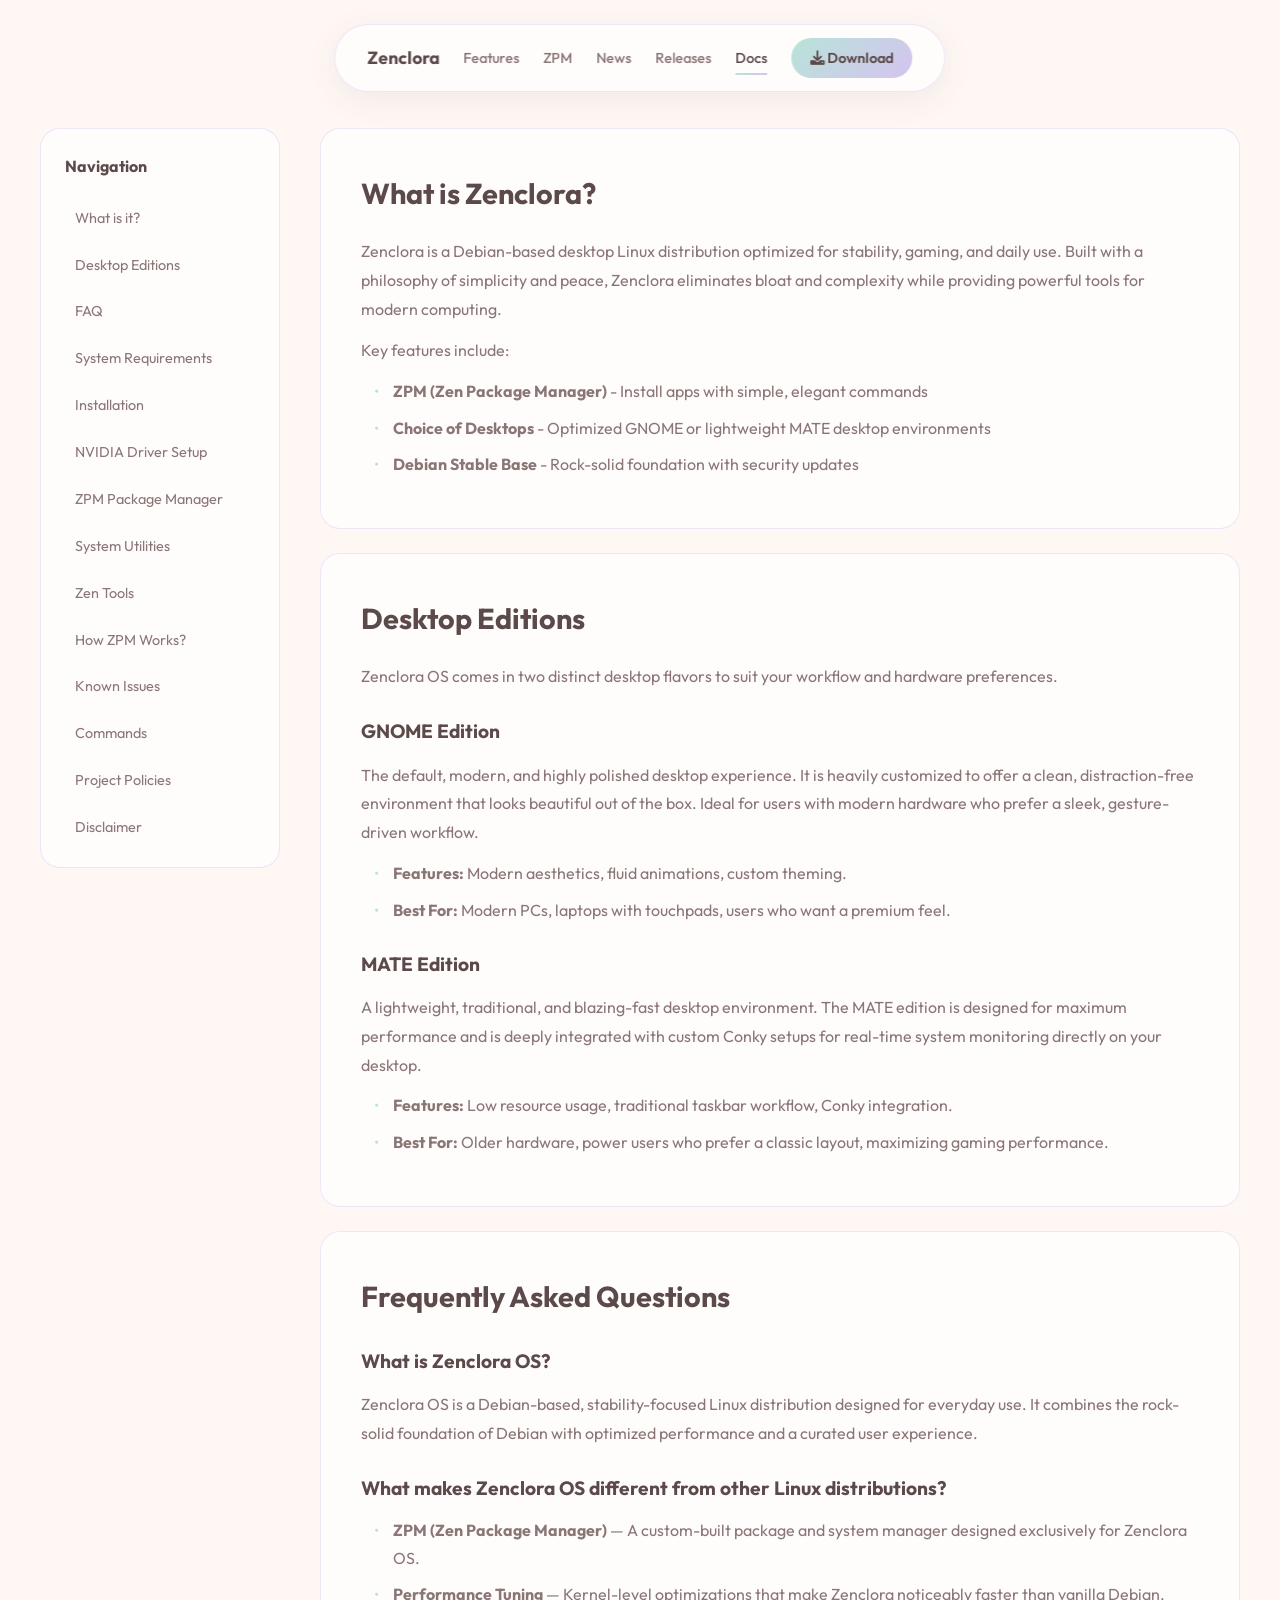
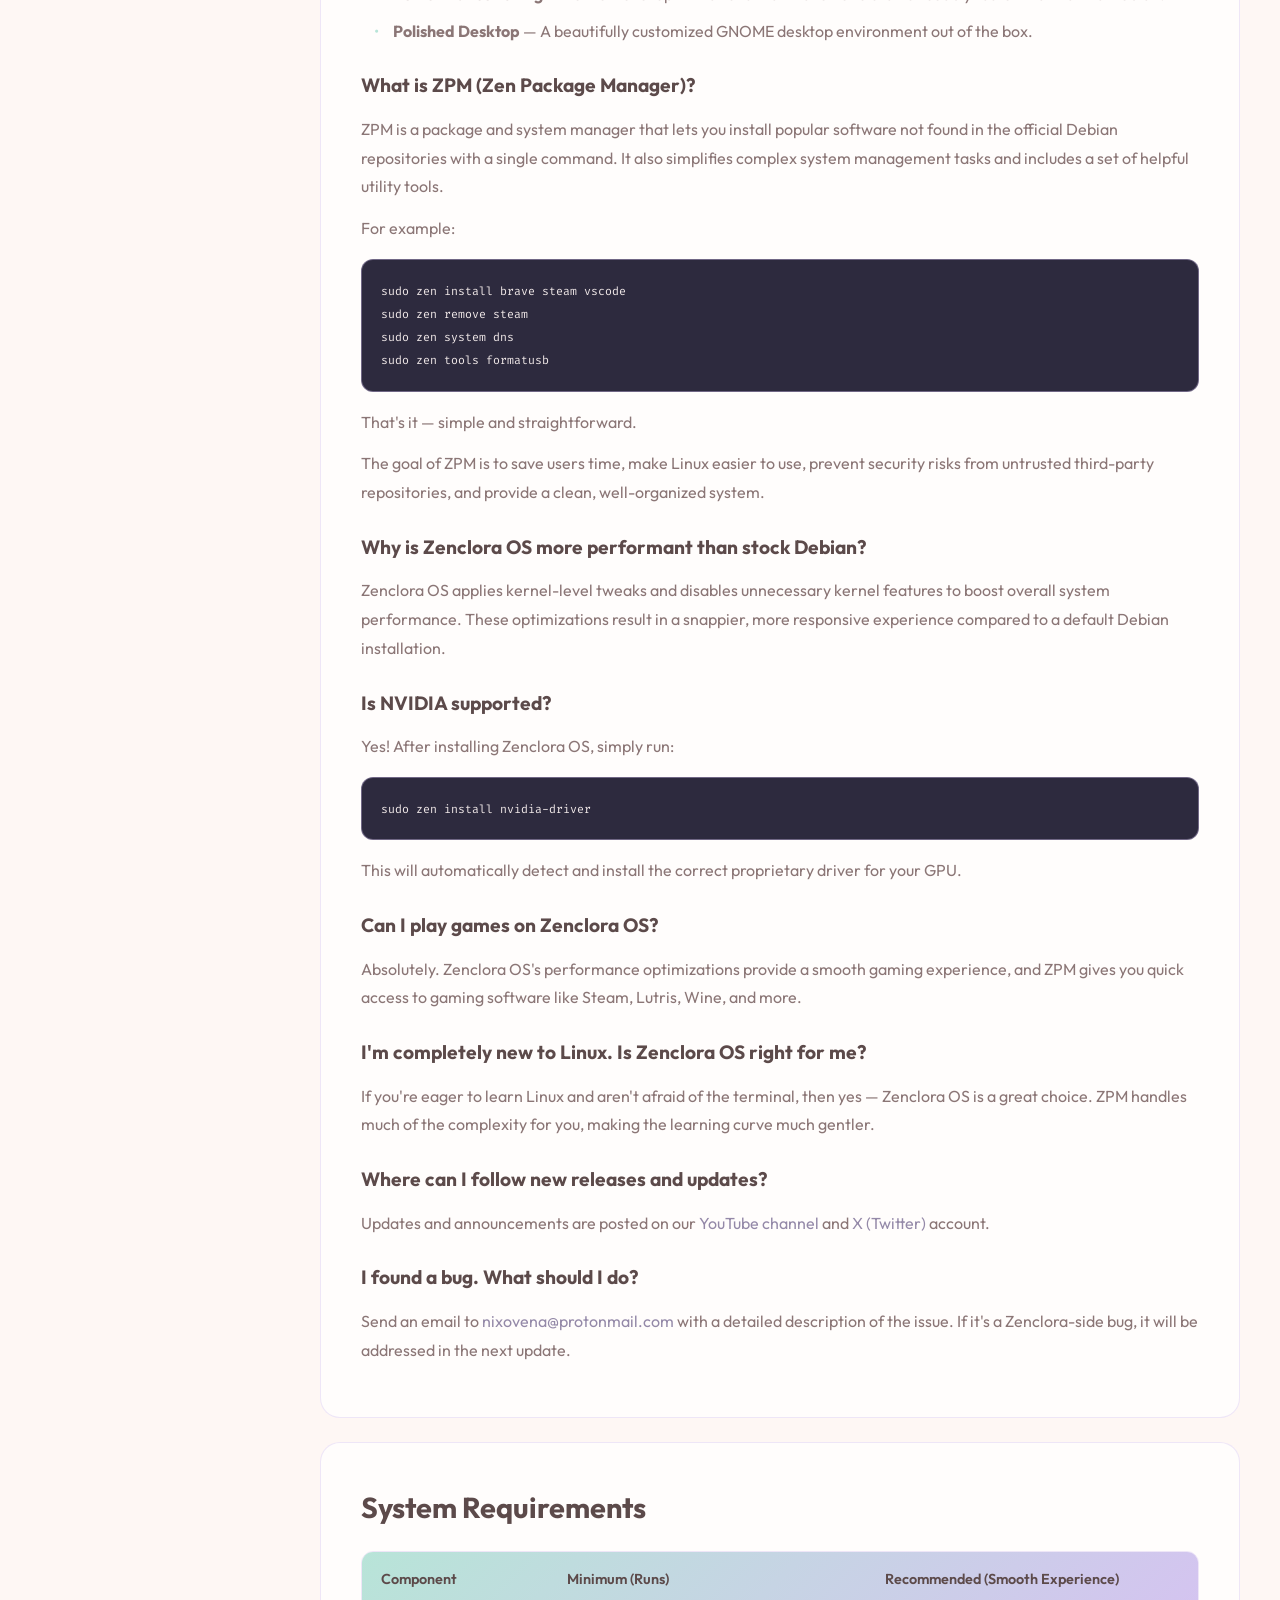
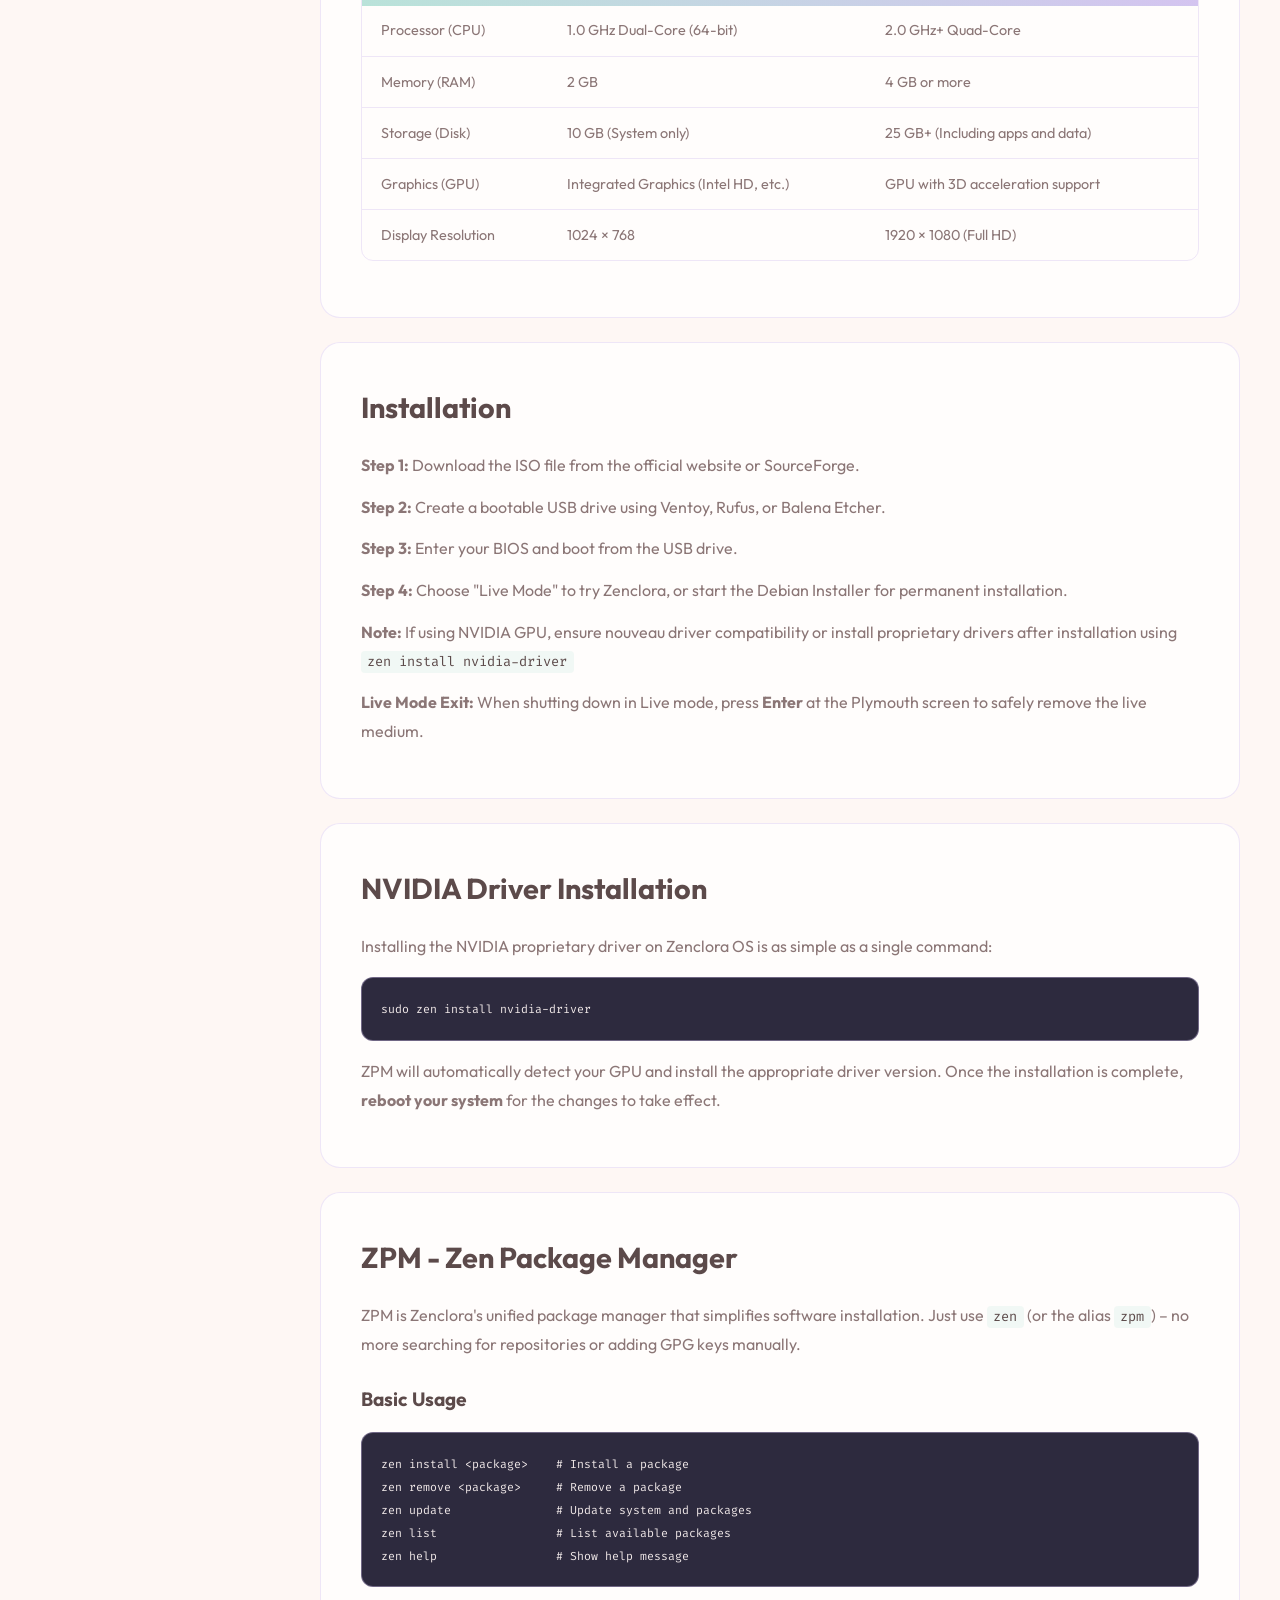
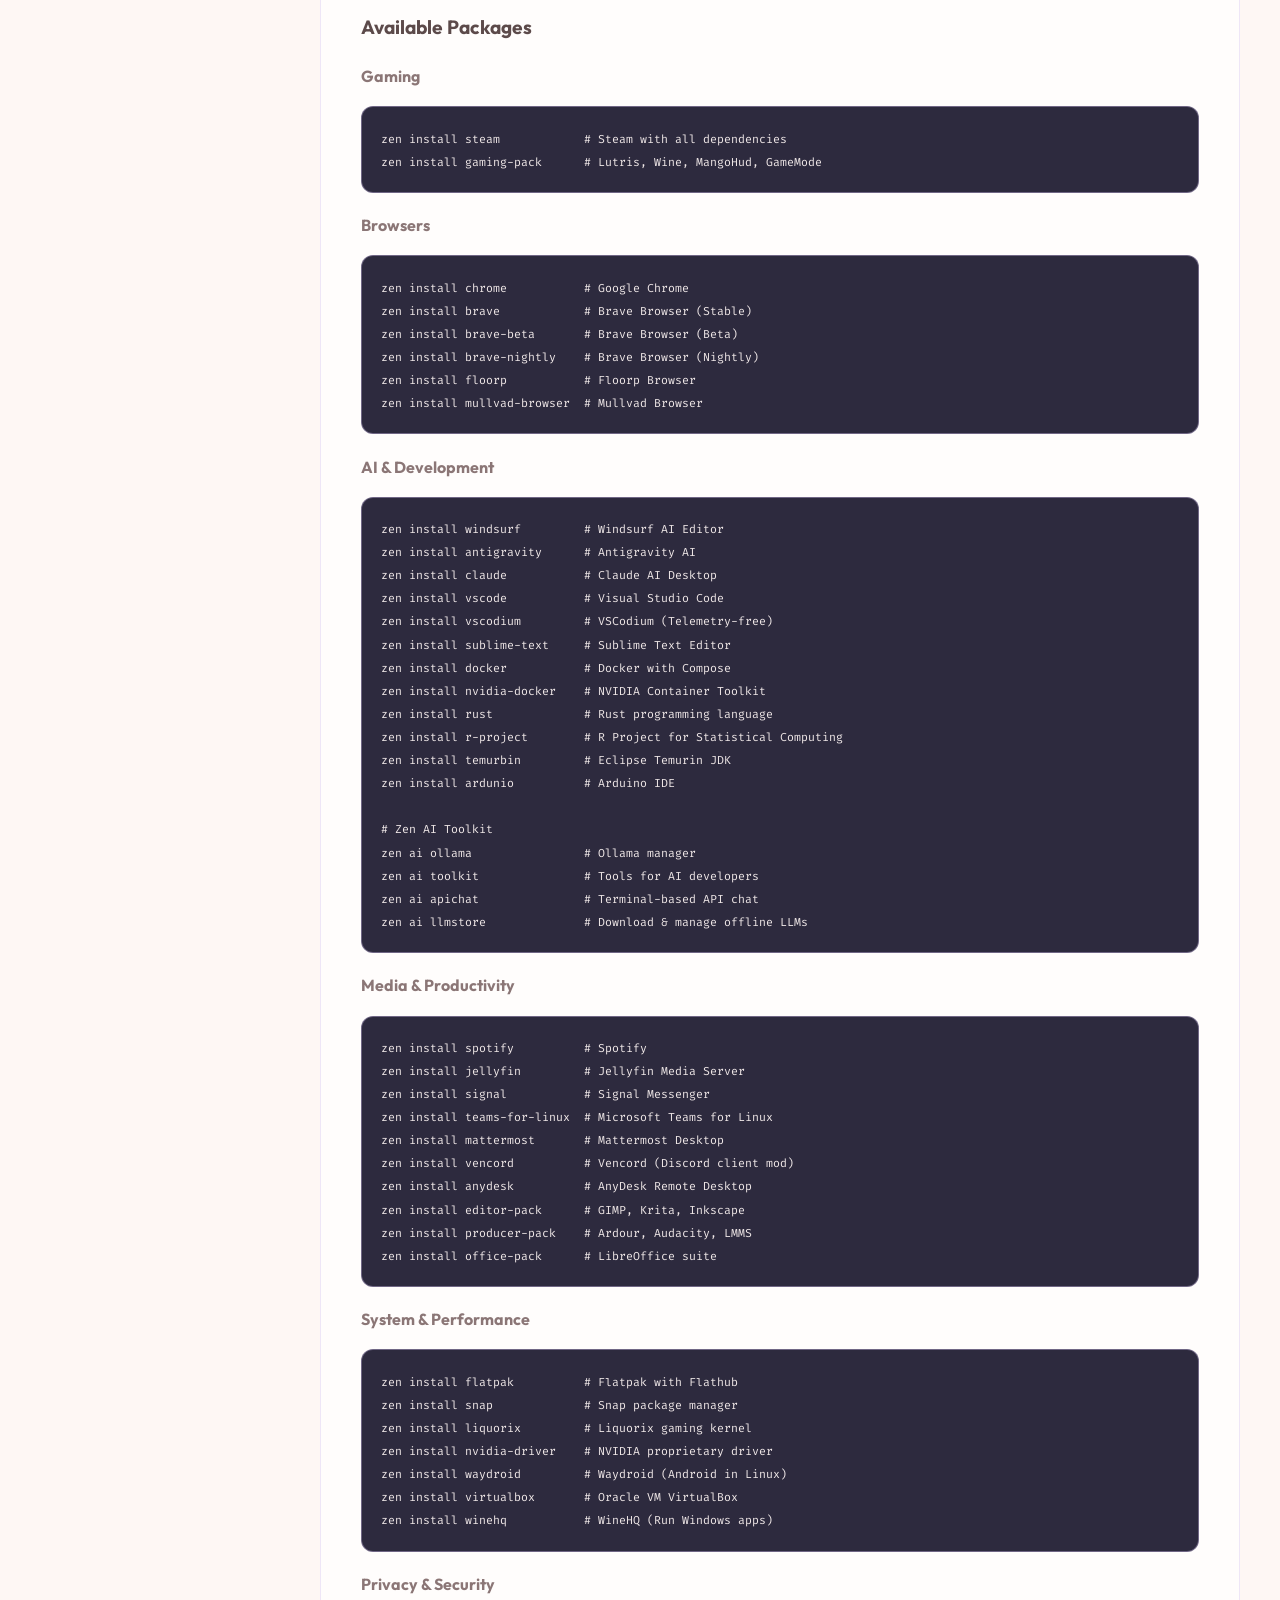
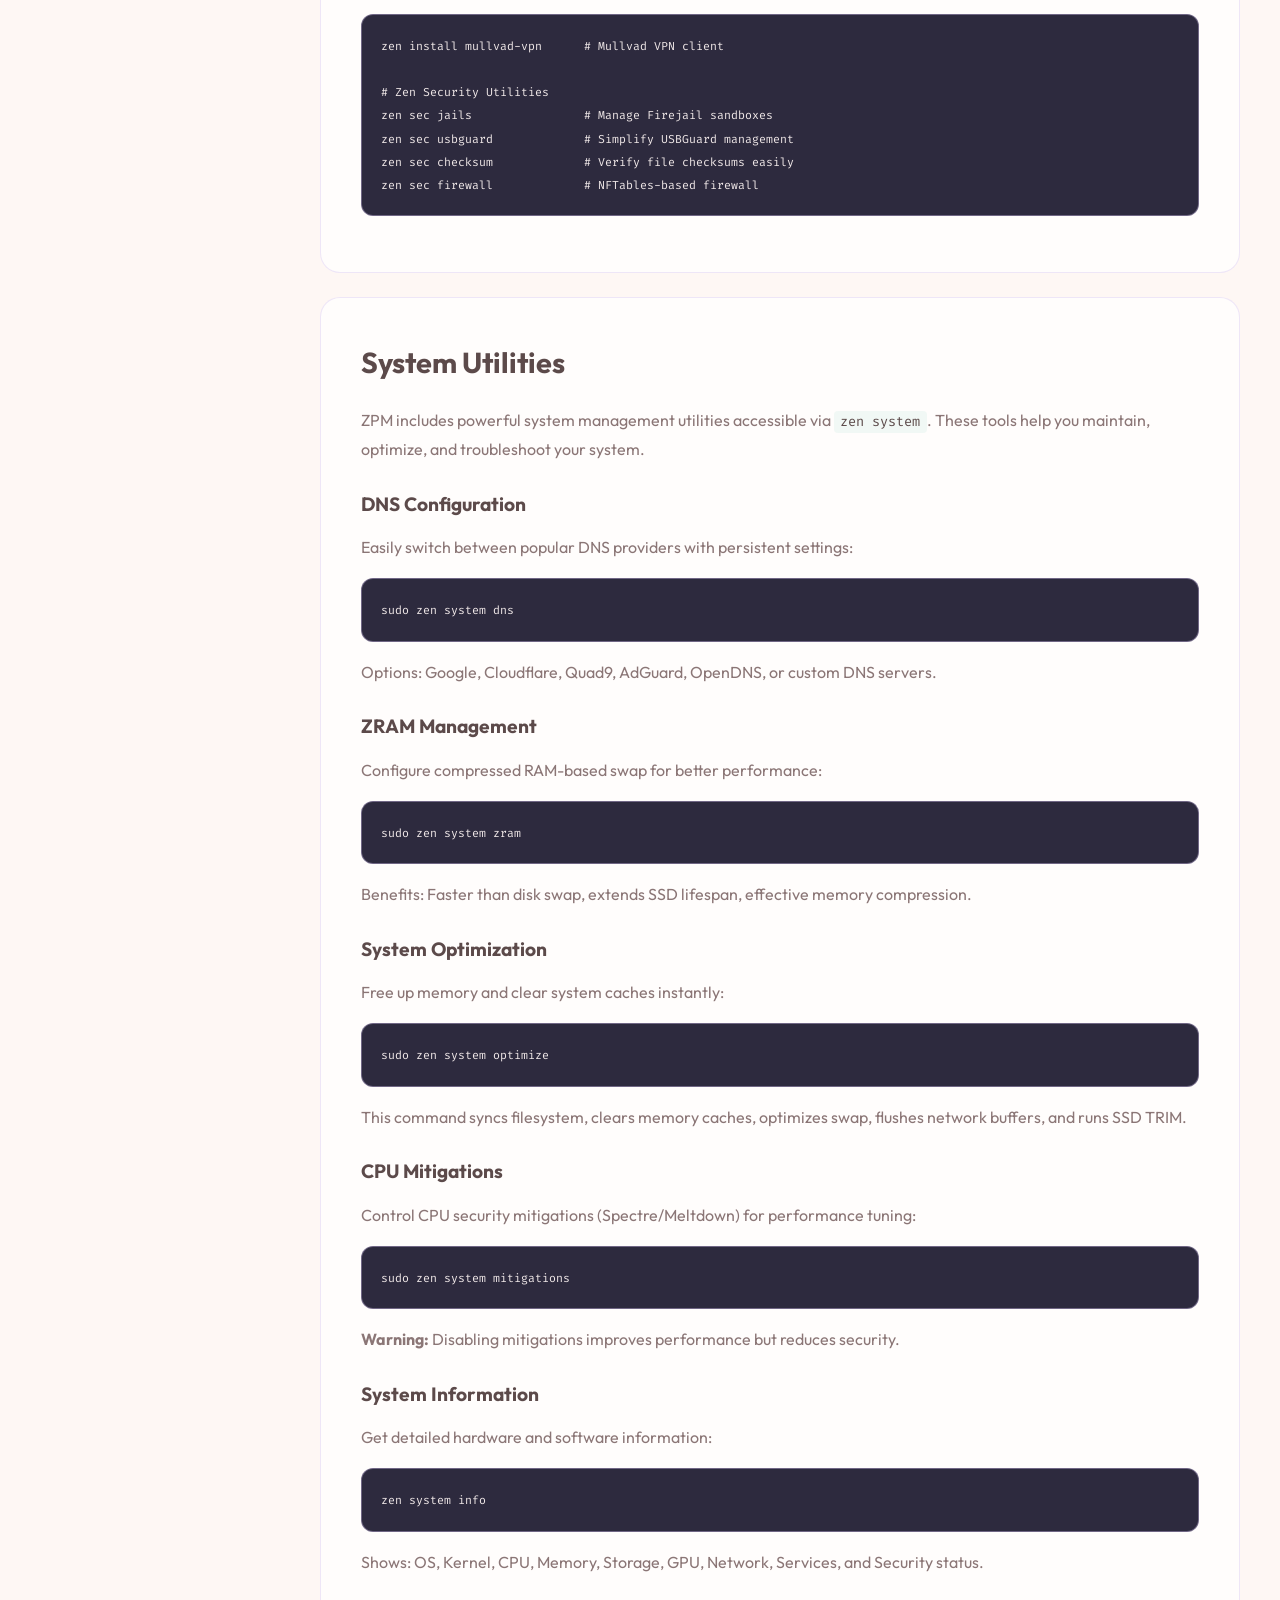
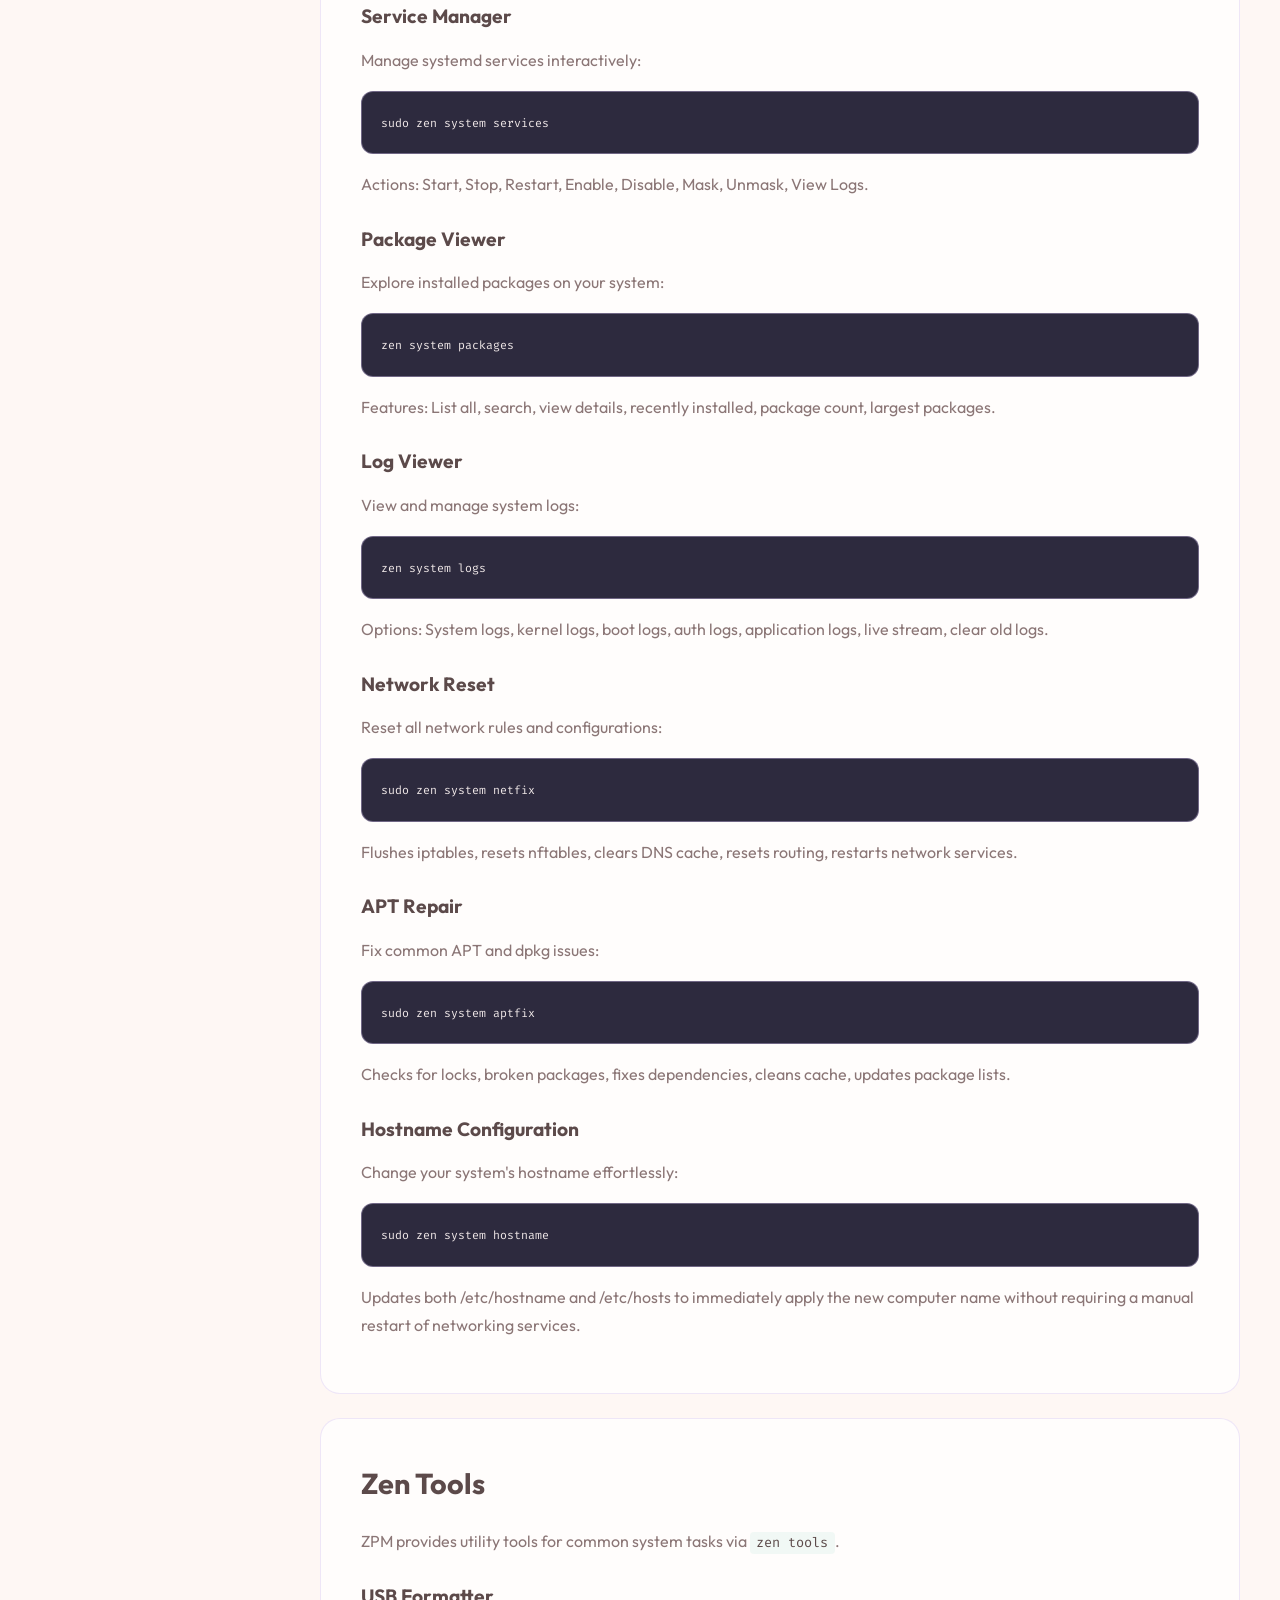
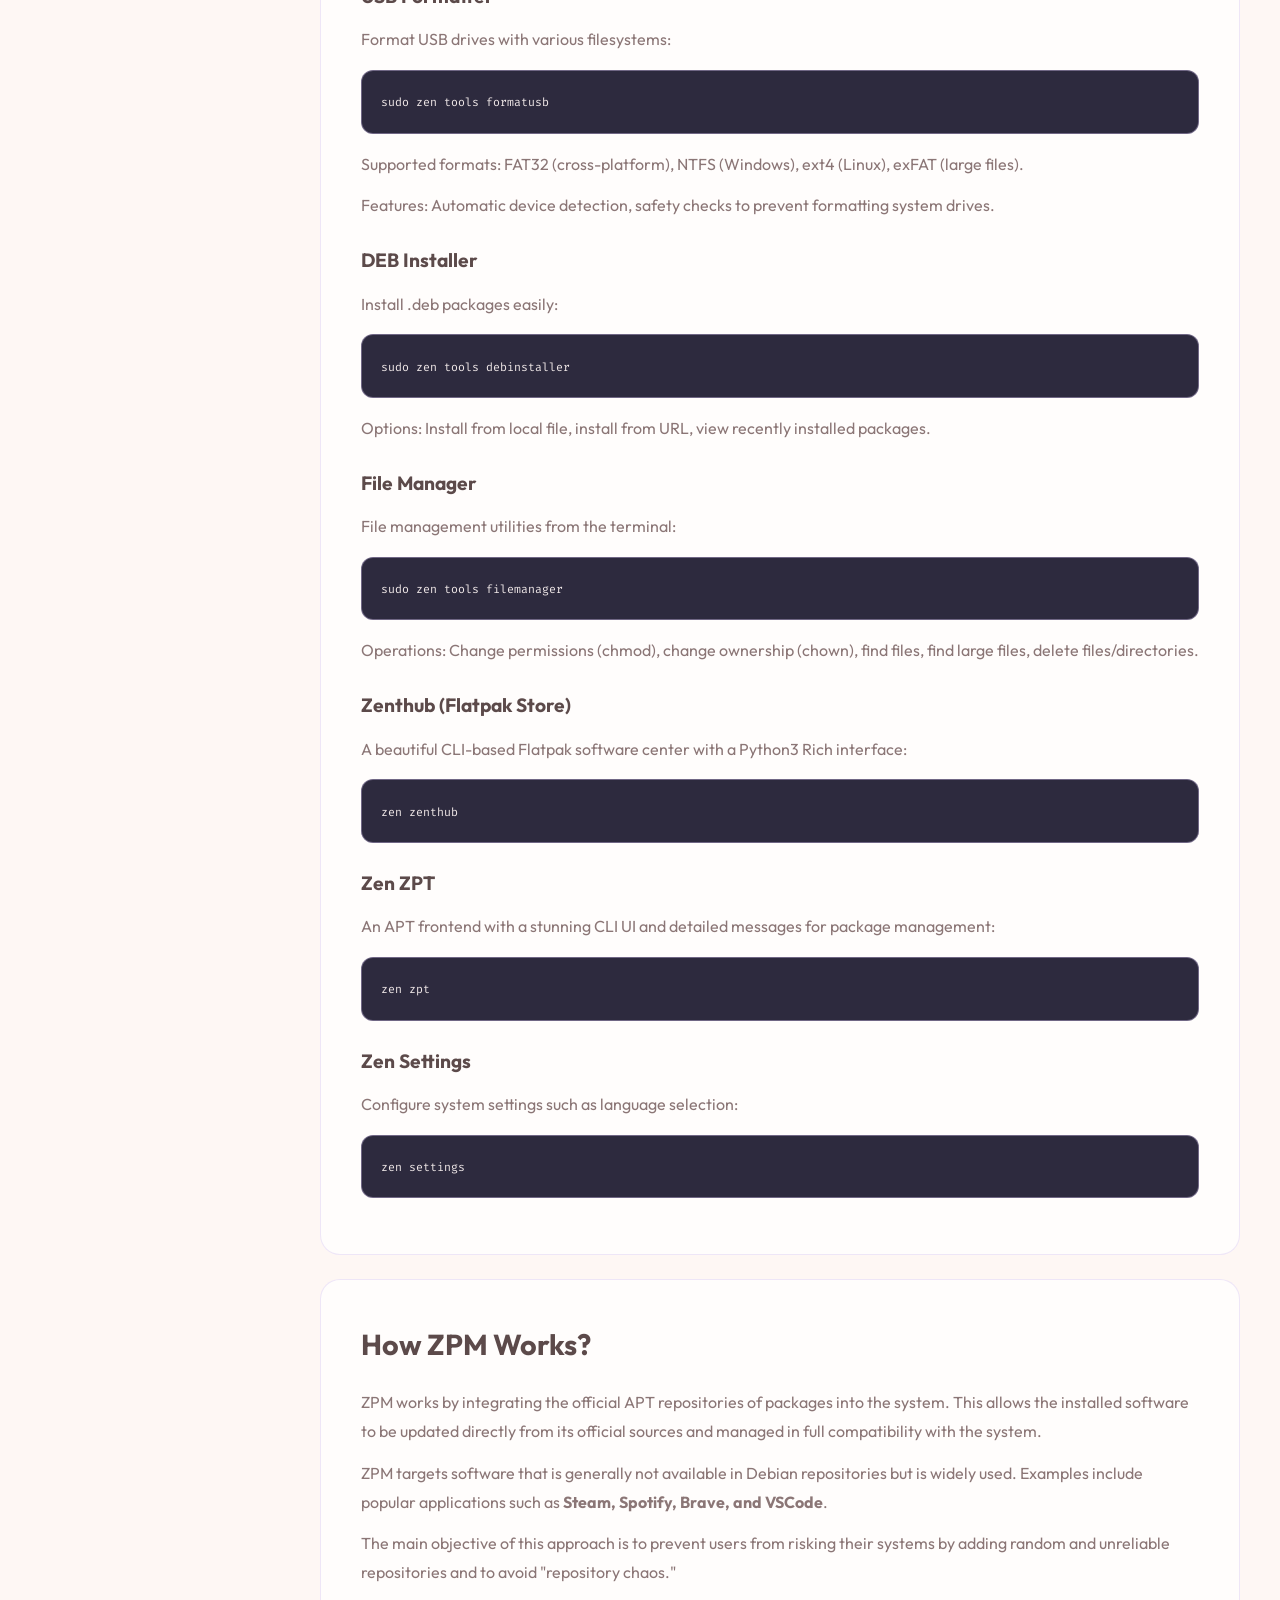
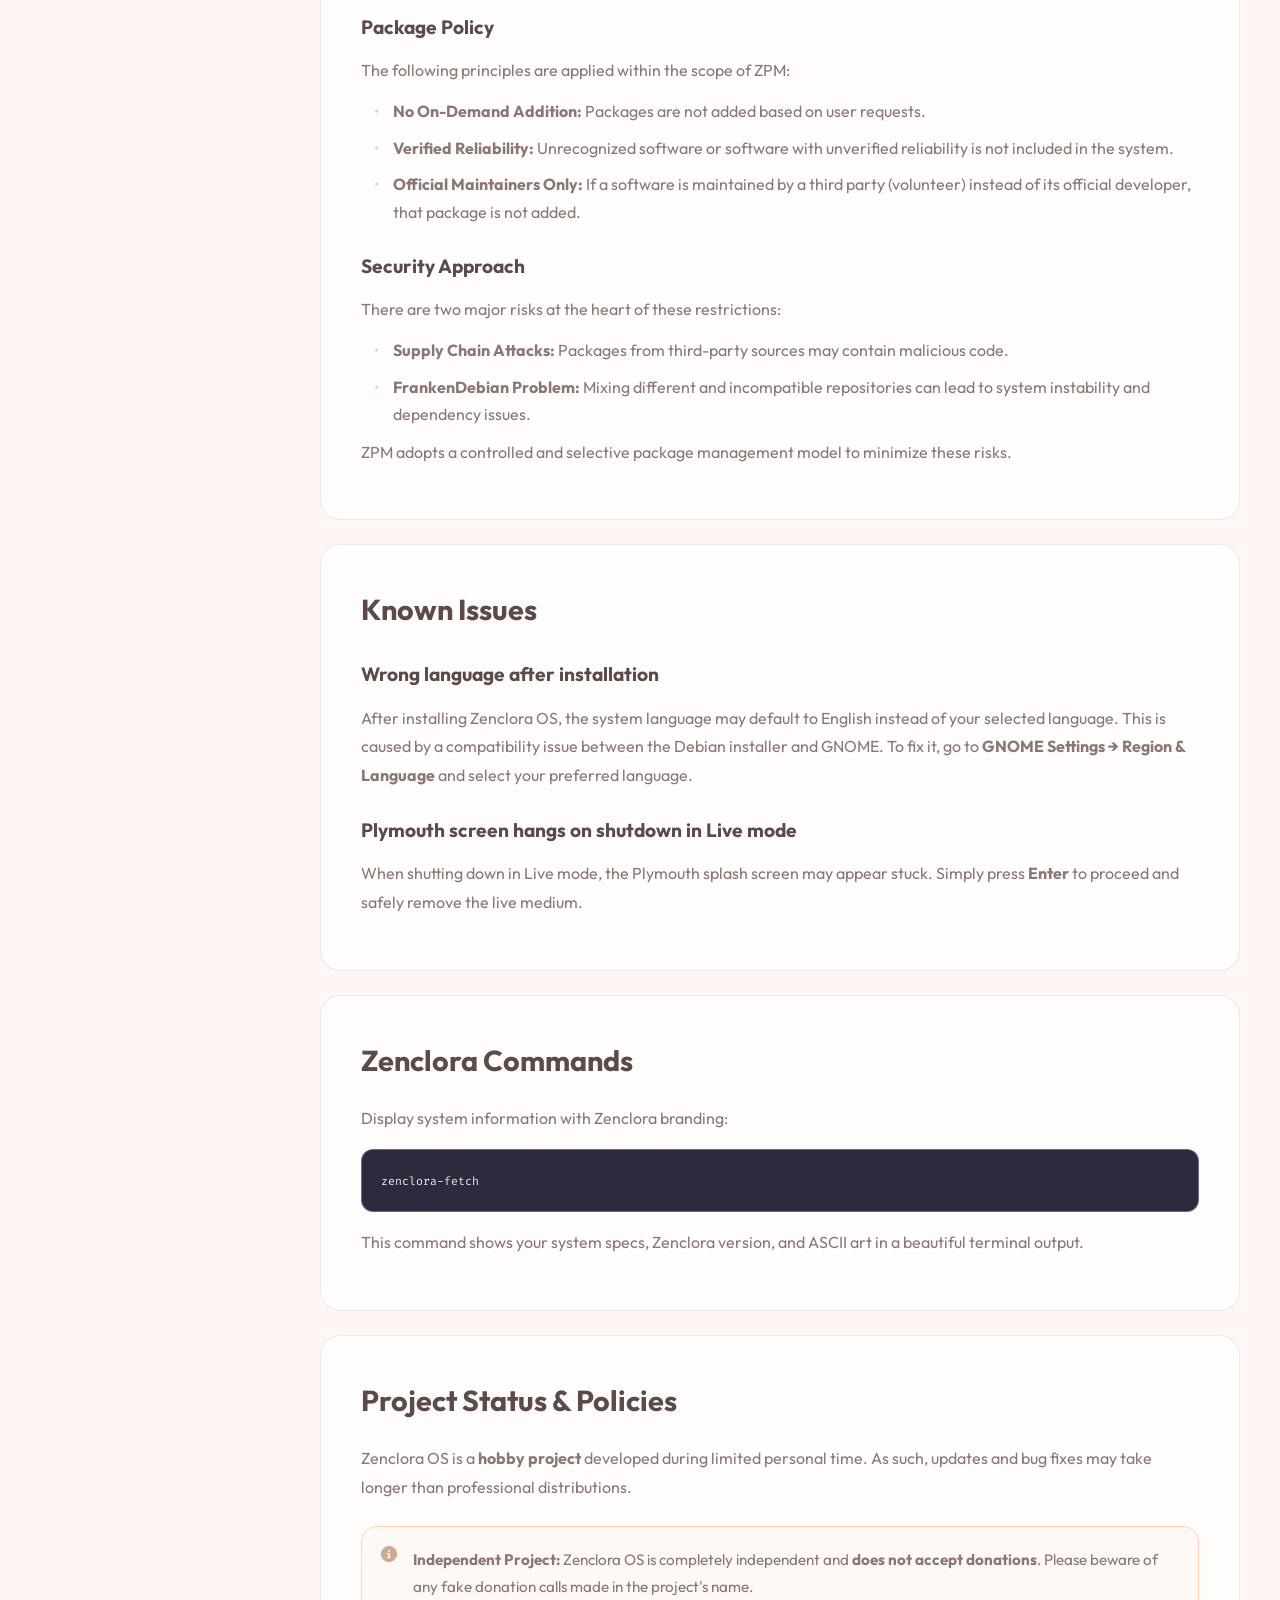
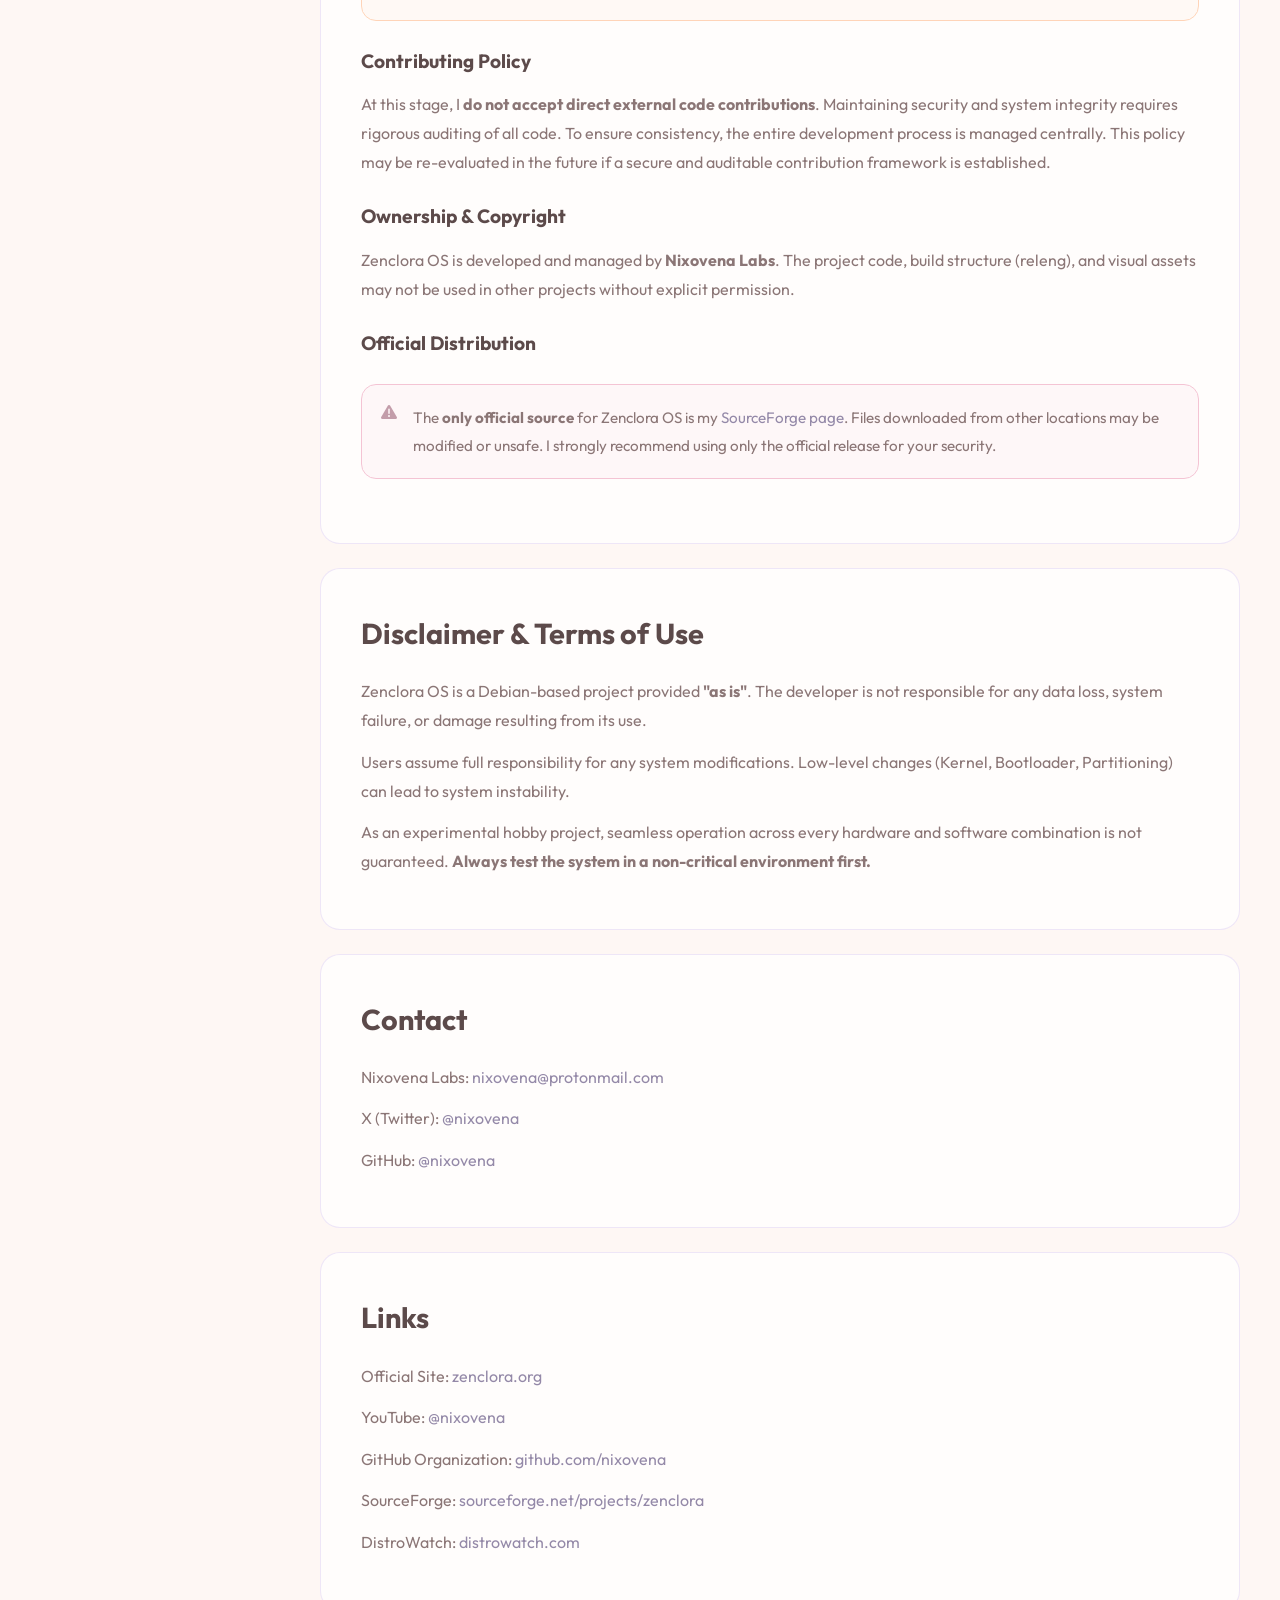
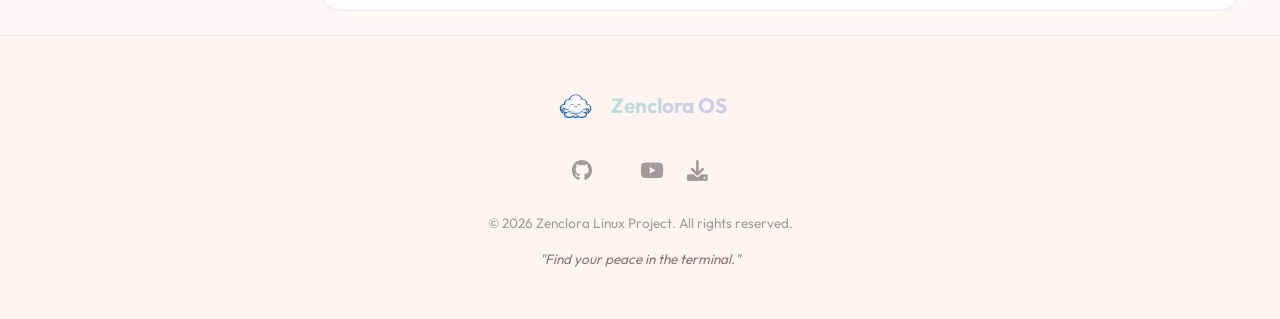
==== commit f5aa7718: "update" ====
--- a/docs.html
+++ b/docs.html
@@ -34,6 +34,7 @@
             <h3>Navigation</h3>
             <ul>
                 <li><a href="#about">What is it?</a></li>
+                <li><a href="#desktops">Desktop Editions</a></li>
                 <li><a href="#faq">FAQ</a></li>
                 <li><a href="#requirements">System Requirements</a></li>
                 <li><a href="#installation">Installation</a></li>
@@ -61,8 +62,27 @@
                 <p>Key features include:</p>
                 <ul>
                     <li><strong>ZPM (Zen Package Manager)</strong> - Install apps with simple, elegant commands</li>
-                    <li><strong>Optimized GNOME Desktop</strong> - Beautiful, minimal, and customized interface</li>
+                    <li><strong>Choice of Desktops</strong> - Optimized GNOME or lightweight MATE desktop environments</li>
                     <li><strong>Debian Stable Base</strong> - Rock-solid foundation with security updates</li>
+                </ul>
+            </section>
+
+            <section id="desktops">
+                <h2>Desktop Editions</h2>
+                <p>Zenclora OS comes in two distinct desktop flavors to suit your workflow and hardware preferences.</p>
+
+                <h3>GNOME Edition</h3>
+                <p>The default, modern, and highly polished desktop experience. It is heavily customized to offer a clean, distraction-free environment that looks beautiful out of the box. Ideal for users with modern hardware who prefer a sleek, gesture-driven workflow.</p>
+                <ul>
+                    <li><strong>Features:</strong> Modern aesthetics, fluid animations, custom theming.</li>
+                    <li><strong>Best For:</strong> Modern PCs, laptops with touchpads, users who want a premium feel.</li>
+                </ul>
+
+                <h3>MATE Edition</h3>
+                <p>A lightweight, traditional, and blazing-fast desktop environment. The MATE edition is designed for maximum performance and is deeply integrated with custom Conky setups for real-time system monitoring directly on your desktop.</p>
+                <ul>
+                    <li><strong>Features:</strong> Low resource usage, traditional taskbar workflow, Conky integration.</li>
+                    <li><strong>Best For:</strong> Older hardware, power users who prefer a classic layout, maximizing gaming performance.</li>
                 </ul>
             </section>
 
@@ -116,8 +136,8 @@
                     choice. ZPM handles much of the complexity for you, making the learning curve much gentler.</p>
 
                 <h3>Where can I follow new releases and updates?</h3>
-                <p>Updates and announcements are posted on my <a href="https://www.youtube.com/@linux-tech-channel"
-                        target="_blank">YouTube channel</a> and <a href="https://x.com/root0emir" target="_blank">X
+                <p>Updates and announcements are posted on our <a href="https://www.youtube.com/@nixovena"
+                        target="_blank">YouTube channel</a> and <a href="https://x.com/nixovena" target="_blank">X
                         (Twitter)</a> account.</p>
 
                 <h3>I found a bug. What should I do?</h3>
@@ -210,20 +230,40 @@
 
                 <h4>Browsers</h4>
                 <pre><code>zen install chrome           # Google Chrome
-zen install librewolf        # LibreWolf 
-zen install brave            # Brave Browser
+zen install brave            # Brave Browser (Stable)
+zen install brave-beta       # Brave Browser (Beta)
+zen install brave-nightly    # Brave Browser (Nightly)
+zen install floorp           # Floorp Browser
 zen install mullvad-browser  # Mullvad Browser</code></pre>
 
                 <h4>AI & Development</h4>
                 <pre><code>zen install windsurf         # Windsurf AI Editor
 zen install antigravity      # Antigravity AI
-zen install ollama           # Run local AI models
+zen install claude           # Claude AI Desktop
 zen install vscode           # Visual Studio Code
-zen install docker           # Docker with Compose</code></pre>
+zen install vscodium         # VSCodium (Telemetry-free)
+zen install sublime-text     # Sublime Text Editor
+zen install docker           # Docker with Compose
+zen install nvidia-docker    # NVIDIA Container Toolkit
+zen install rust             # Rust programming language
+zen install r-project        # R Project for Statistical Computing
+zen install temurbin         # Eclipse Temurin JDK
+zen install ardunio          # Arduino IDE
+
+# Zen AI Toolkit
+zen ai ollama                # Ollama manager
+zen ai toolkit               # Tools for AI developers
+zen ai apichat               # Terminal-based API chat
+zen ai llmstore              # Download & manage offline LLMs</code></pre>
 
                 <h4>Media & Productivity</h4>
                 <pre><code>zen install spotify          # Spotify
+zen install jellyfin         # Jellyfin Media Server
 zen install signal           # Signal Messenger
+zen install teams-for-linux  # Microsoft Teams for Linux
+zen install mattermost       # Mattermost Desktop
+zen install vencord          # Vencord (Discord client mod)
+zen install anydesk          # AnyDesk Remote Desktop
 zen install editor-pack      # GIMP, Krita, Inkscape
 zen install producer-pack    # Ardour, Audacity, LMMS
 zen install office-pack      # LibreOffice suite</code></pre>
@@ -233,10 +273,18 @@
 zen install snap             # Snap package manager
 zen install liquorix         # Liquorix gaming kernel
 zen install nvidia-driver    # NVIDIA proprietary driver
-zen install rust             # Rust via rustup</code></pre>
-
-                <h4>Privacy</h4>
-                <pre><code>zen install mullvad-vpn      # Mullvad VPN client</code></pre>
+zen install waydroid         # Waydroid (Android in Linux)
+zen install virtualbox       # Oracle VM VirtualBox
+zen install winehq           # WineHQ (Run Windows apps)</code></pre>
+
+                <h4>Privacy & Security</h4>
+                <pre><code>zen install mullvad-vpn      # Mullvad VPN client
+
+# Zen Security Utilities
+zen sec jails                # Manage Firejail sandboxes
+zen sec usbguard             # Simplify USBGuard management
+zen sec checksum             # Verify file checksums easily
+zen sec firewall             # NFTables-based firewall</code></pre>
             </section>
 
             <section id="system">
@@ -295,6 +343,11 @@
                 <p>Fix common APT and dpkg issues:</p>
                 <pre><code>sudo zen system aptfix</code></pre>
                 <p>Checks for locks, broken packages, fixes dependencies, cleans cache, updates package lists.</p>
+
+                <h3>Hostname Configuration</h3>
+                <p>Change your system's hostname effortlessly:</p>
+                <pre><code>sudo zen system hostname</code></pre>
+                <p>Updates both /etc/hostname and /etc/hosts to immediately apply the new computer name without requiring a manual restart of networking services.</p>
             </section>
 
             <section id="tools">
@@ -317,6 +370,17 @@
                 <pre><code>sudo zen tools filemanager</code></pre>
                 <p>Operations: Change permissions (chmod), change ownership (chown), find files, find large files,
                     delete files/directories.</p>
+                <h3>Zenthub (Flatpak Store)</h3>
+                <p>A beautiful CLI-based Flatpak software center with a Python3 Rich interface:</p>
+                <pre><code>zen zenthub</code></pre>
+
+                <h3>Zen ZPT</h3>
+                <p>An APT frontend with a stunning CLI UI and detailed messages for package management:</p>
+                <pre><code>zen zpt</code></pre>
+
+                <h3>Zen Settings</h3>
+                <p>Configure system settings such as language selection:</p>
+                <pre><code>zen settings</code></pre>
             </section>
 
             <section id="zpm-internals">
@@ -383,7 +447,7 @@
                     secure and auditable contribution framework is established.</p>
 
                 <h3>Ownership & Copyright</h3>
-                <p>Zenclora OS is developed and managed by <strong>root0emir</strong>. The project code, build structure
+                <p>Zenclora OS is developed and managed by <strong>Nixovena Labs</strong>. The project code, build structure
                     (releng), and visual assets may not be used in other projects without explicit permission.</p>
 
                 <h3>Official Distribution</h3>
@@ -418,7 +482,7 @@
                 <p>Official Site: <a href="https://zenclora.org" target="_blank">zenclora.org</a></p>
                 <p>YouTube: <a href="https://www.youtube.com/@nixovena"
                         target="_blank">@nixovena</a></p>
-                <p>GitHub Organization: <a href="https://github.com/Zenclora" target="_blank">github.com/Zenclora</a>
+                <p>GitHub Organization: <a href="https://github.com/nixovena" target="_blank">github.com/nixovena</a>
                 </p>
                 <p>SourceForge: <a href="https://sourceforge.net/projects/zenclora/"
                         target="_blank">sourceforge.net/projects/zenclora</a></p>
@@ -435,8 +499,9 @@
                 <span>Zenclora OS</span>
             </div>
             <div class="footer-links">
-                <a href="https://github.com/Zenclora" target="_blank"><i class="fab fa-github"></i></a>
-                <a href="https://x.com/root0emir" target="_blank"><i class="fab fa-x-twitter"></i></a>
+                <a href="https://github.com/nixovena" target="_blank"><i class="fab fa-github"></i></a>
+                <a href="https://x.com/nixovena" target="_blank"><i class="fab fa-x-twitter"></i></a>
+                <a href="https://www.youtube.com/@nixovena" target="_blank"><i class="fab fa-youtube"></i></a>
                 <a href="https://sourceforge.net/projects/zenclora/" target="_blank"><i class="fas fa-download"></i></a>
             </div>
             <p>© 2026 Zenclora Linux Project. All rights reserved.</p>
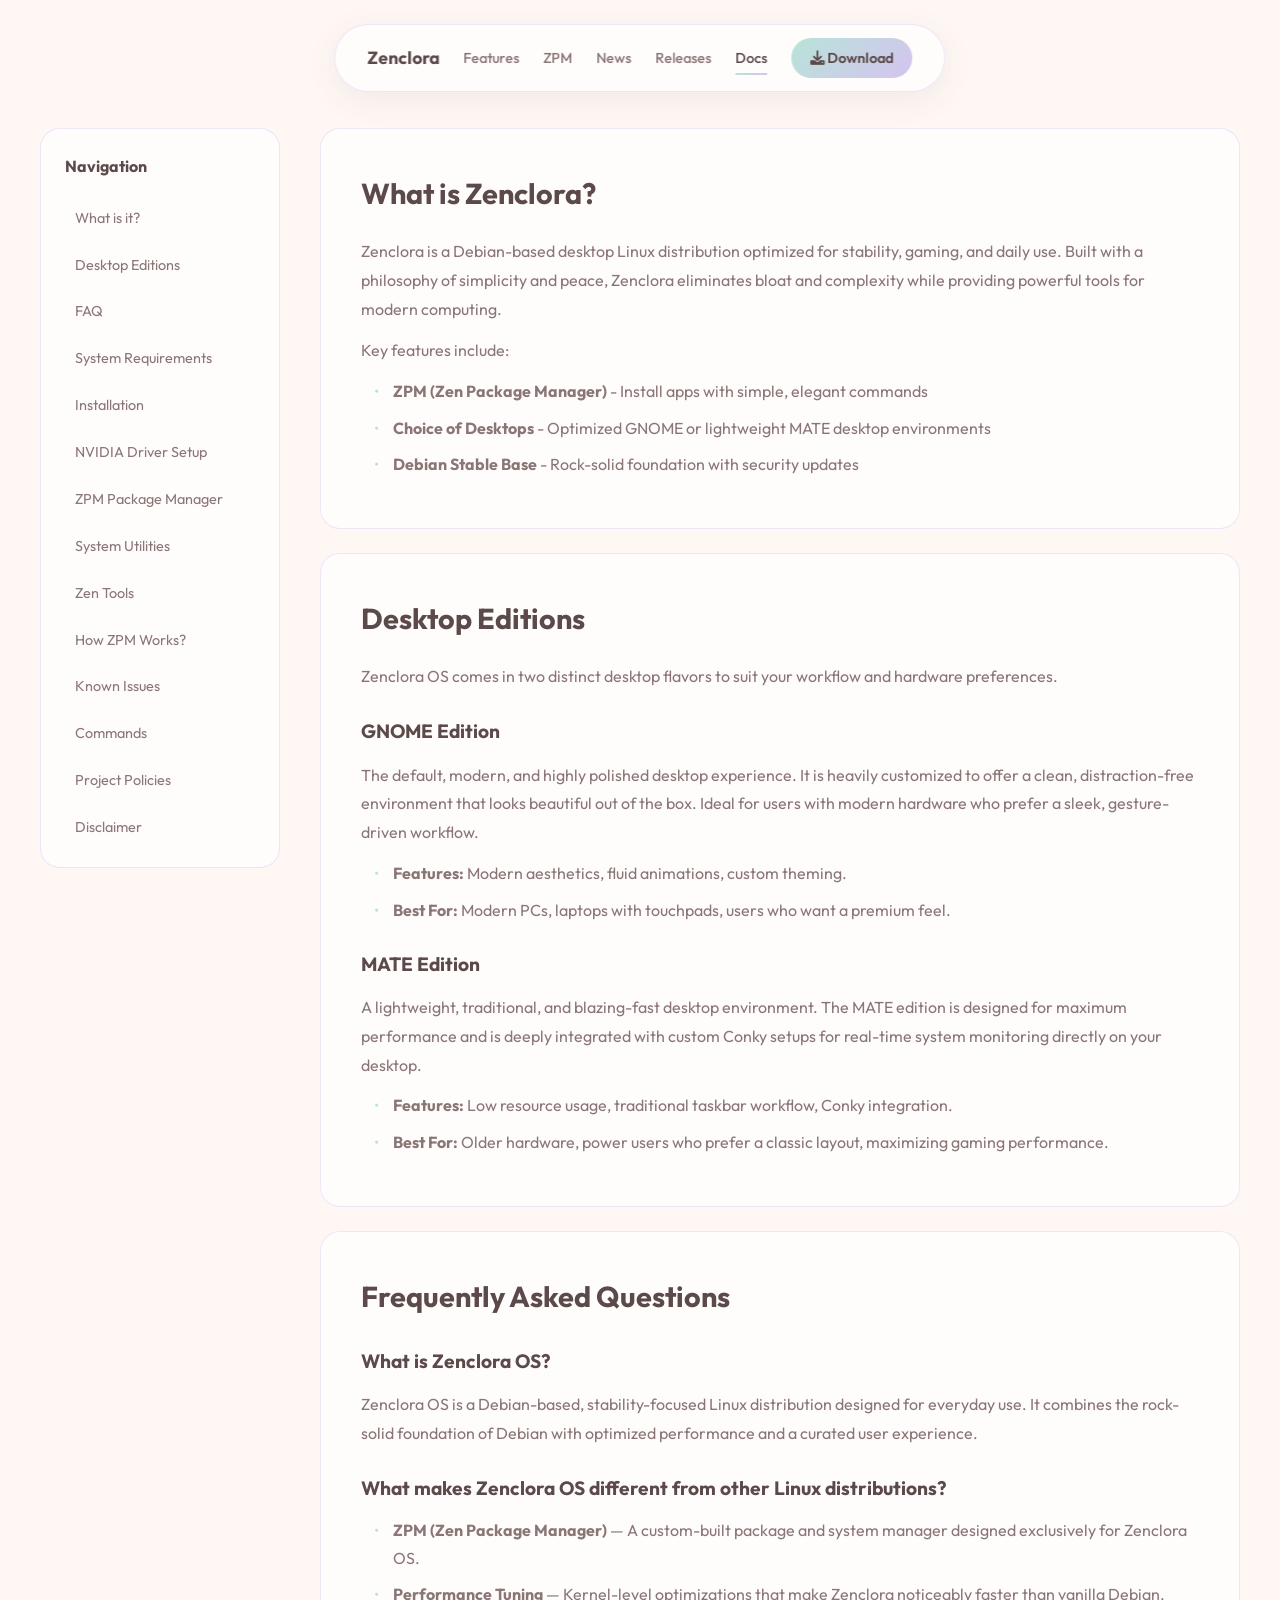
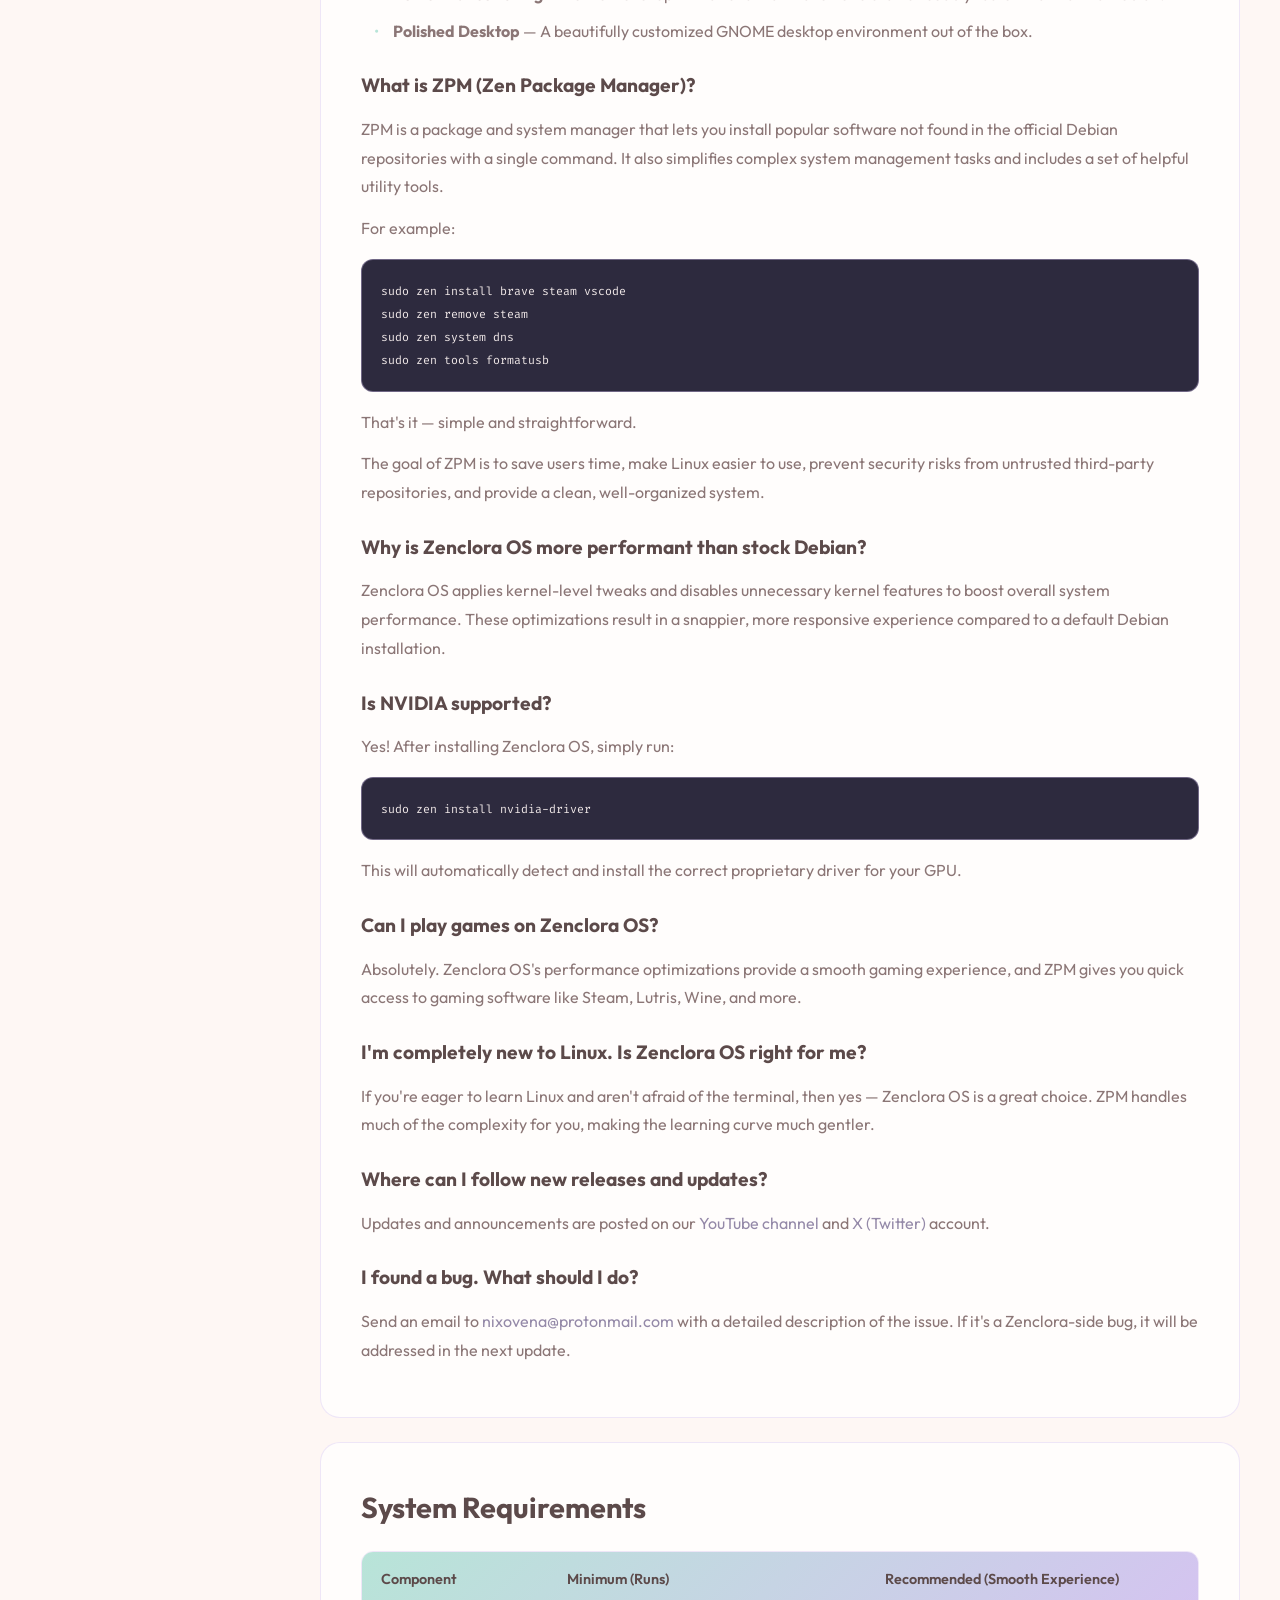
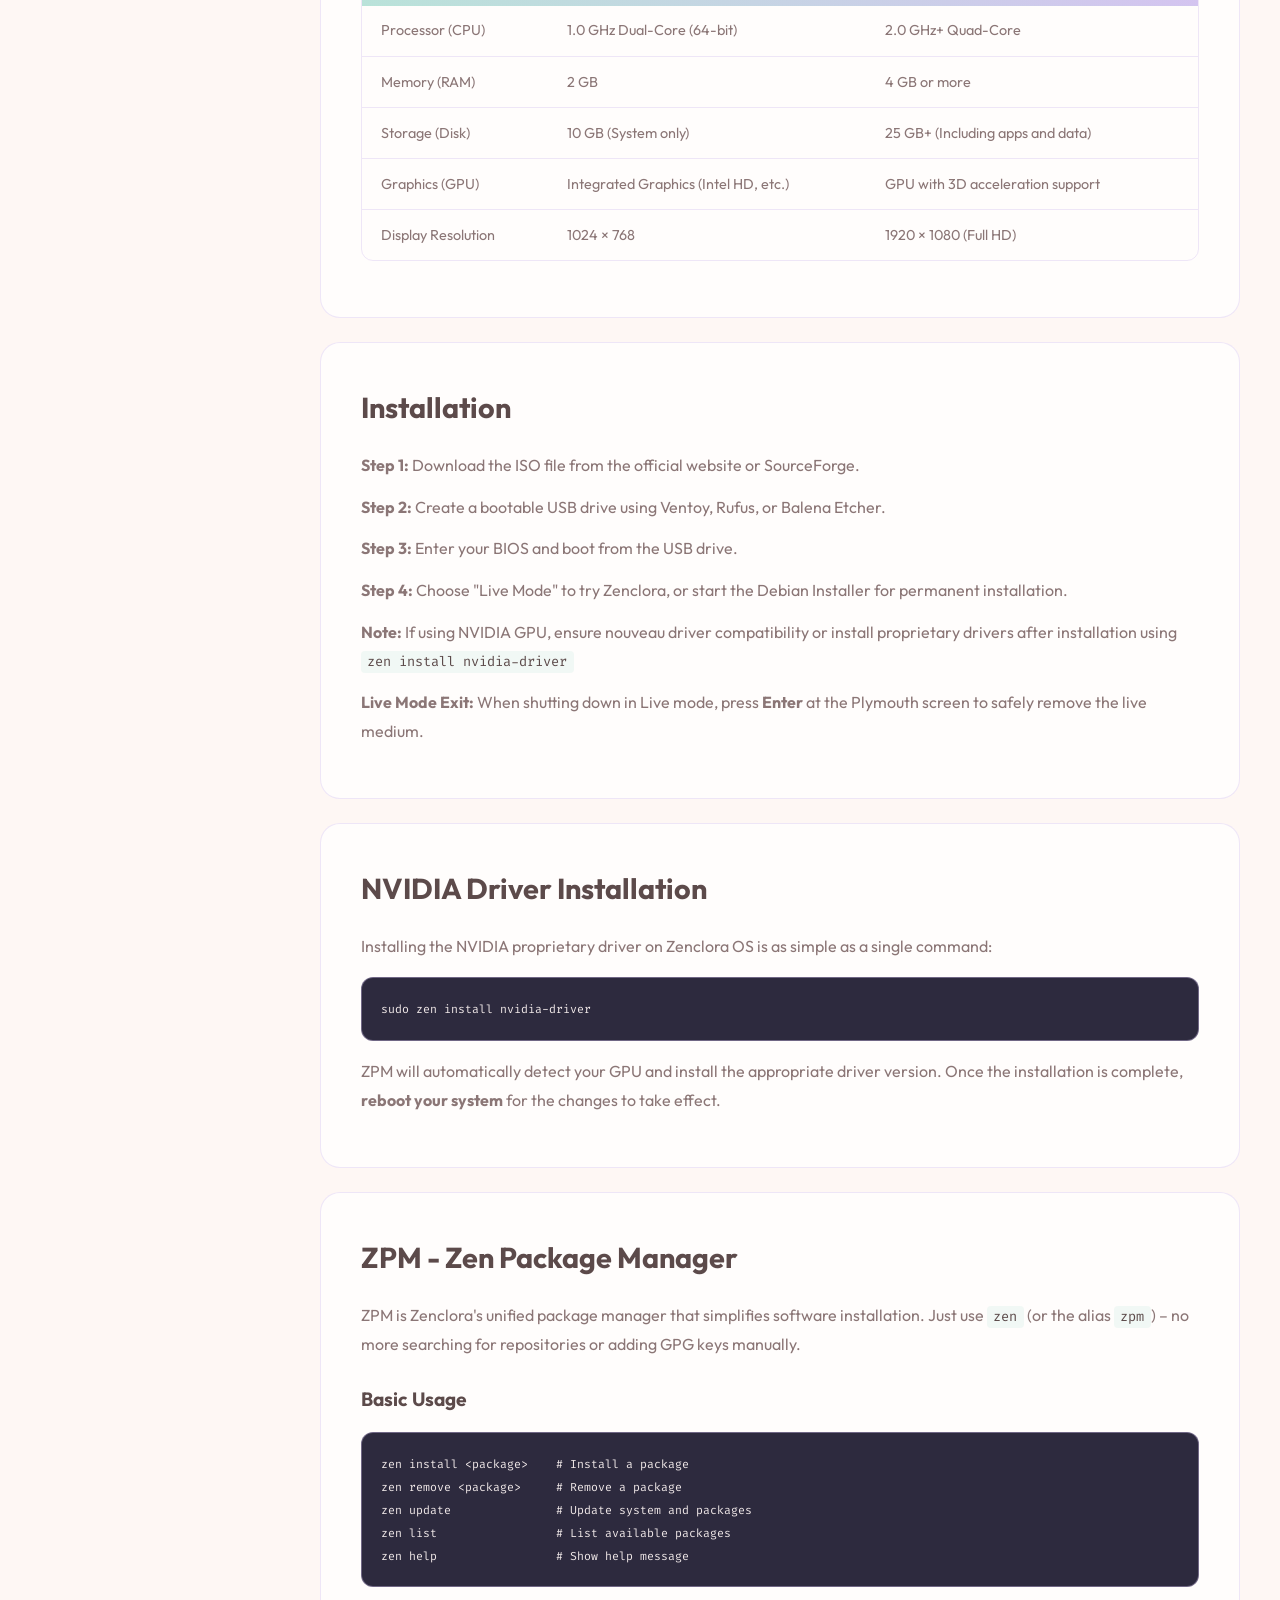
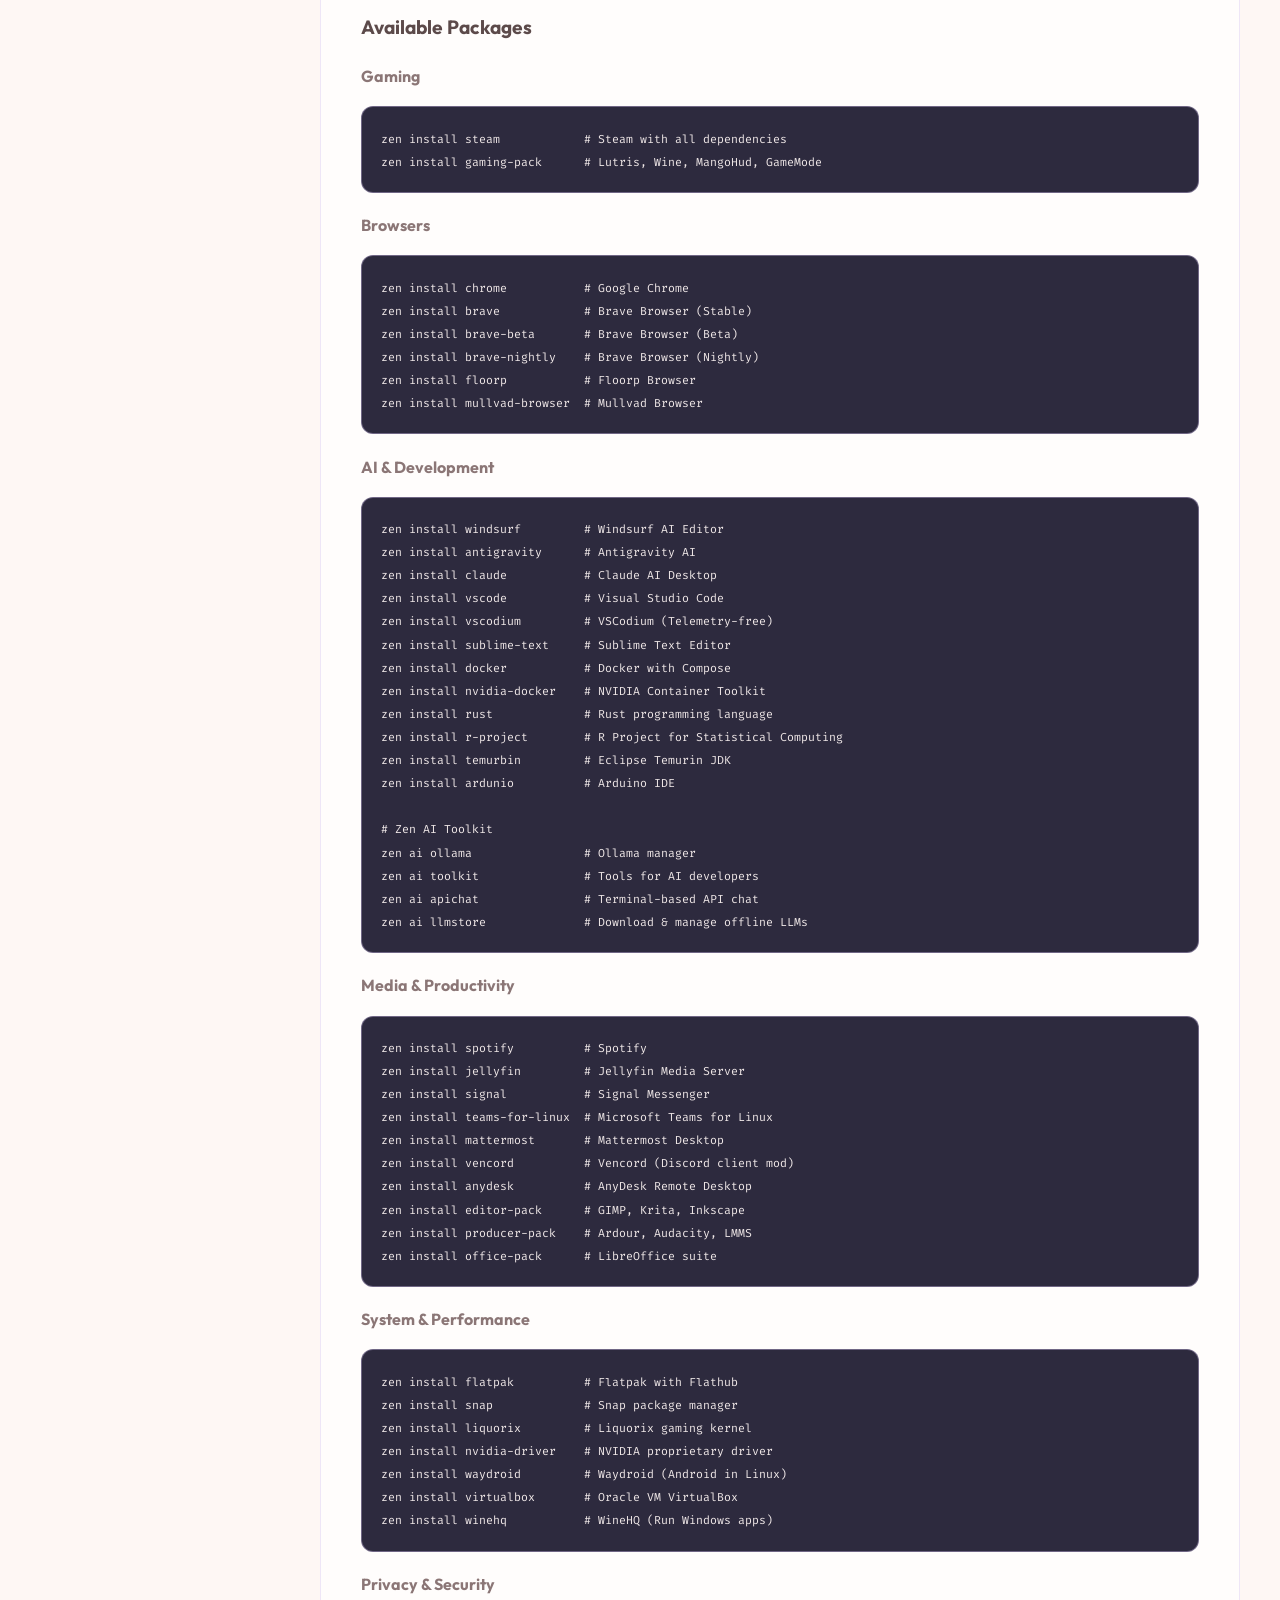
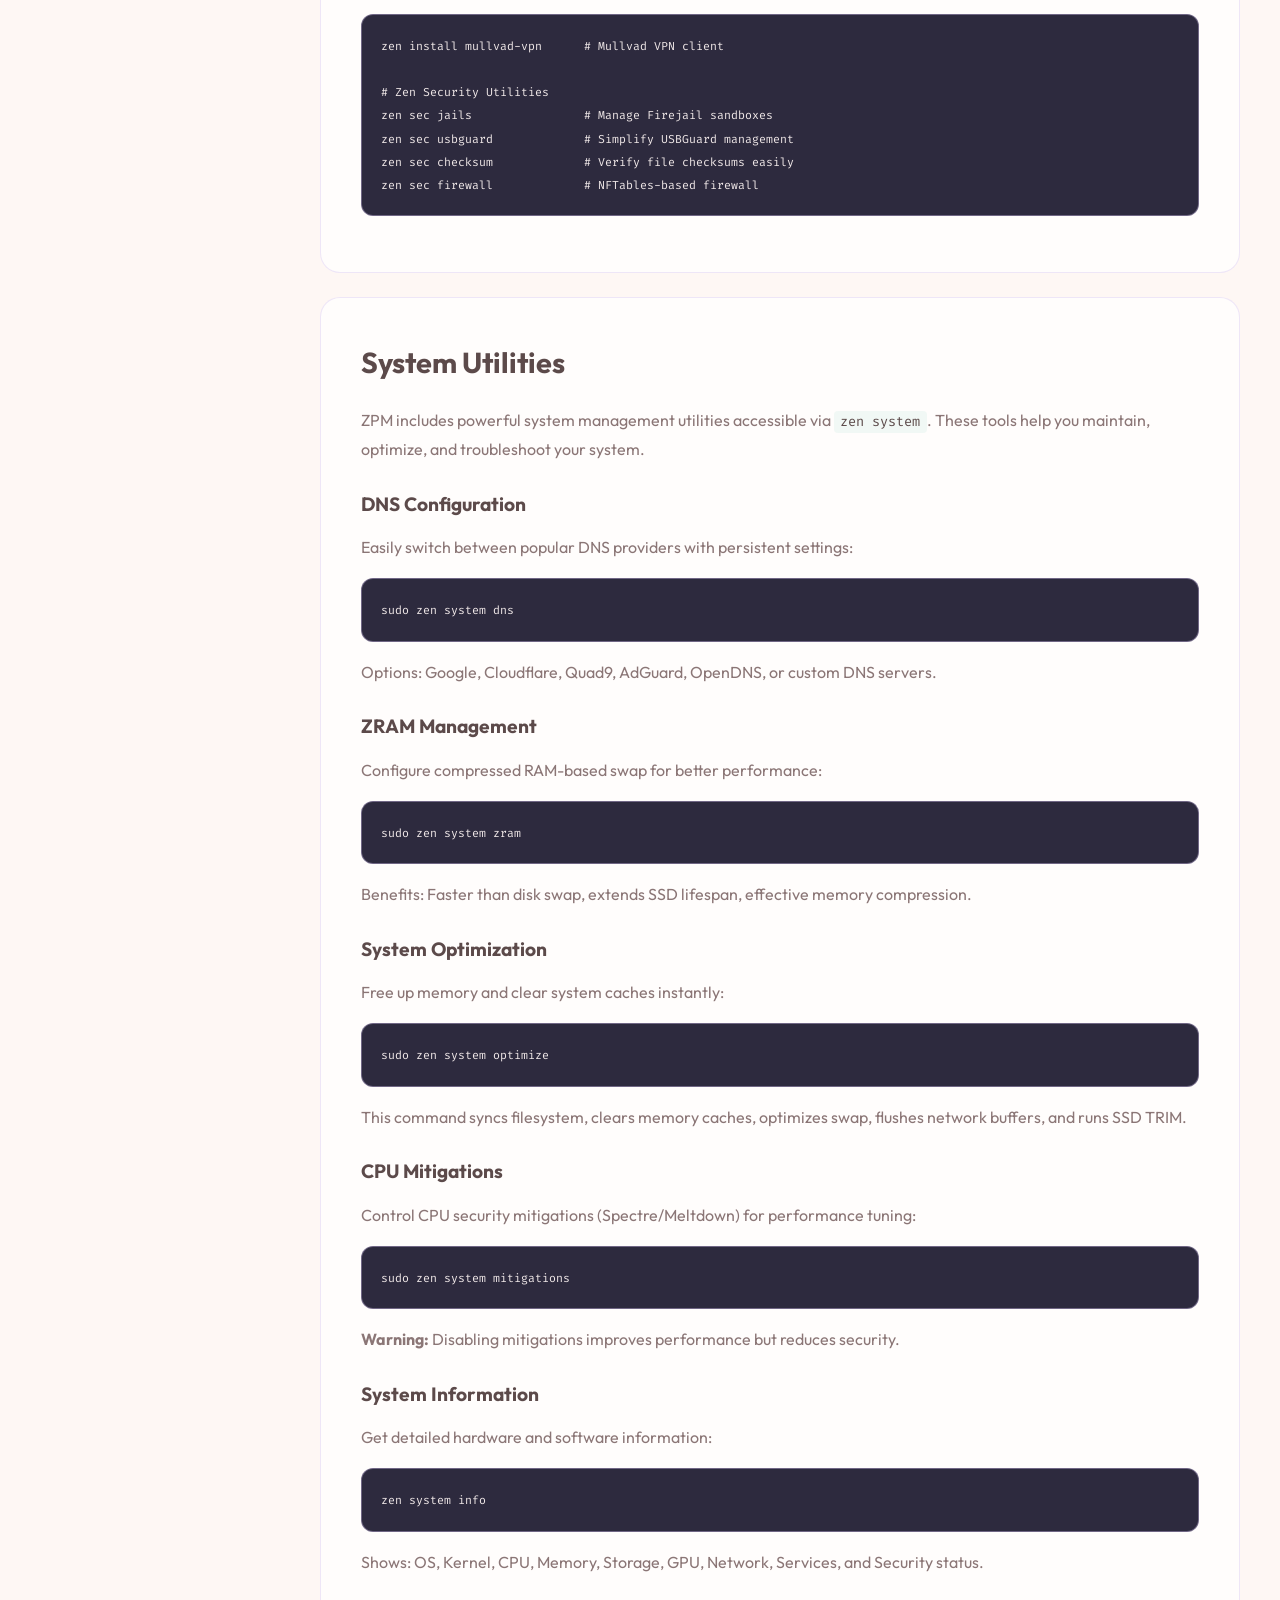
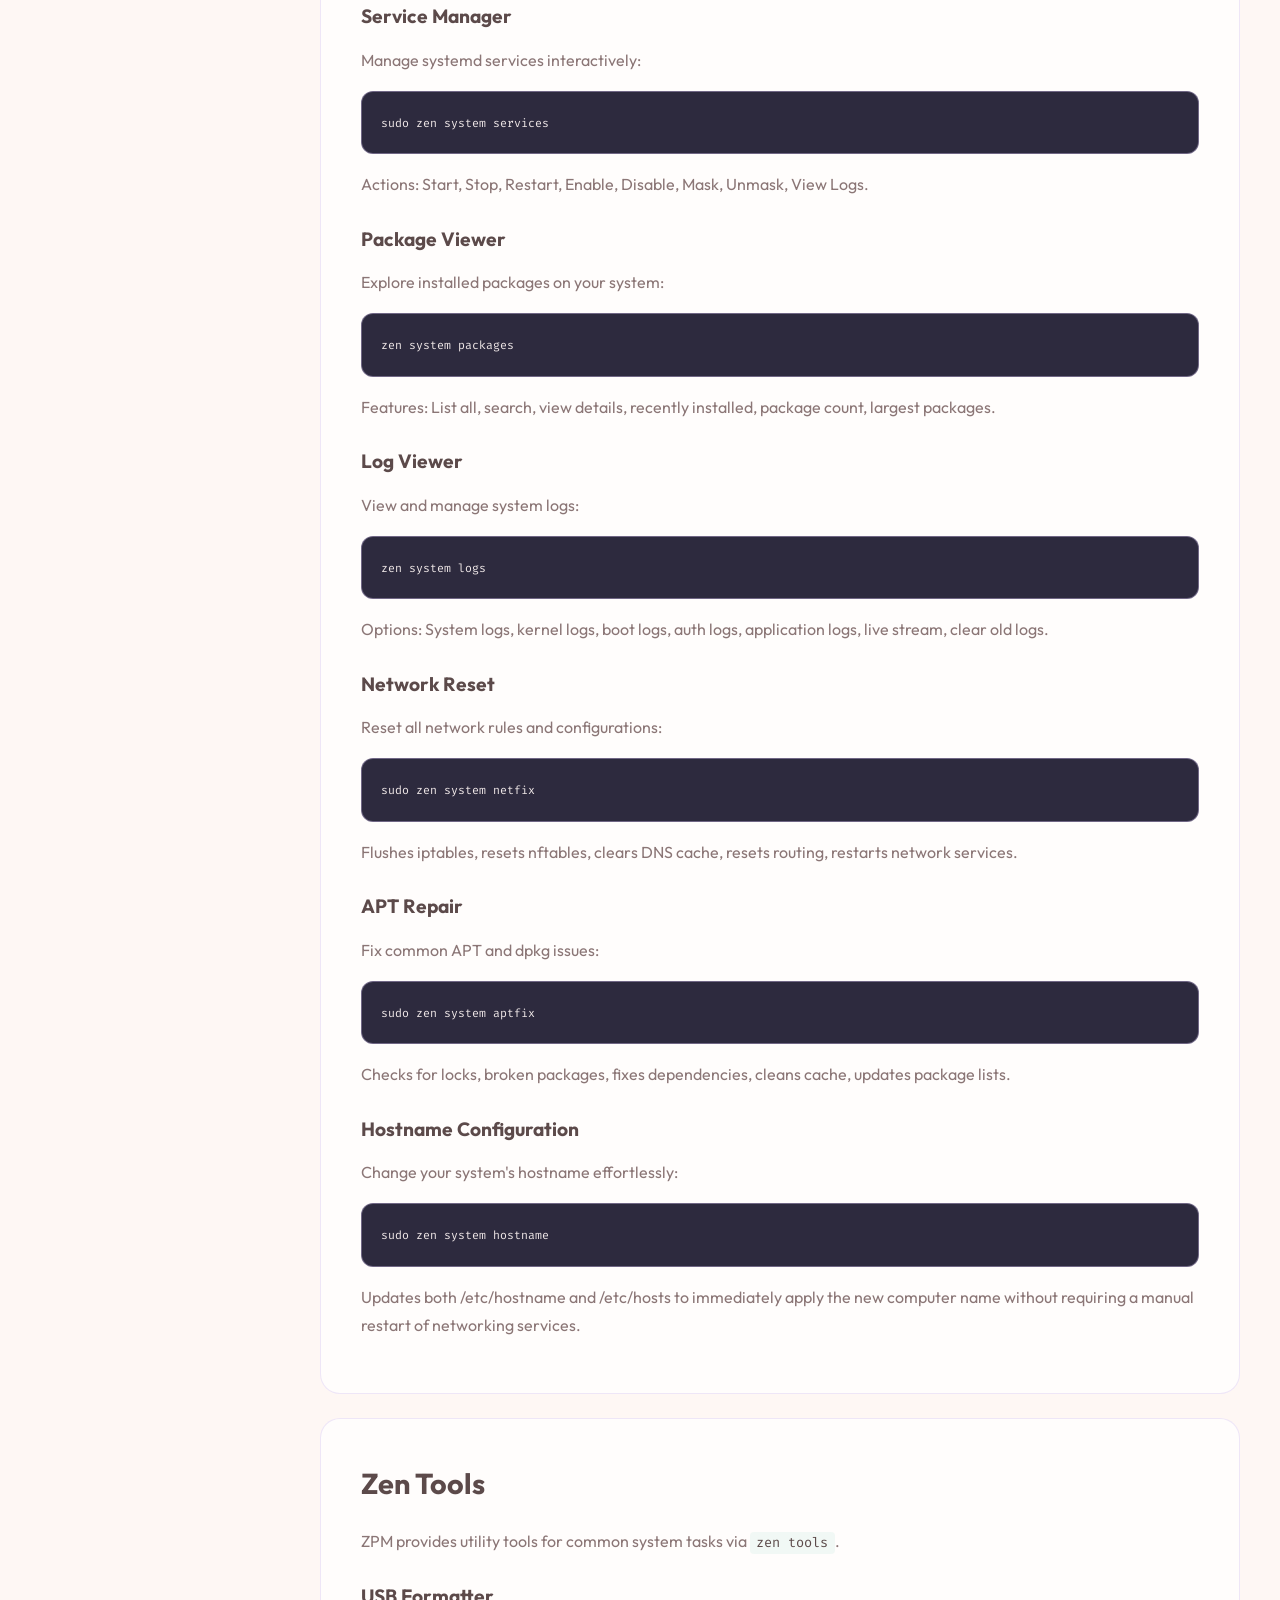
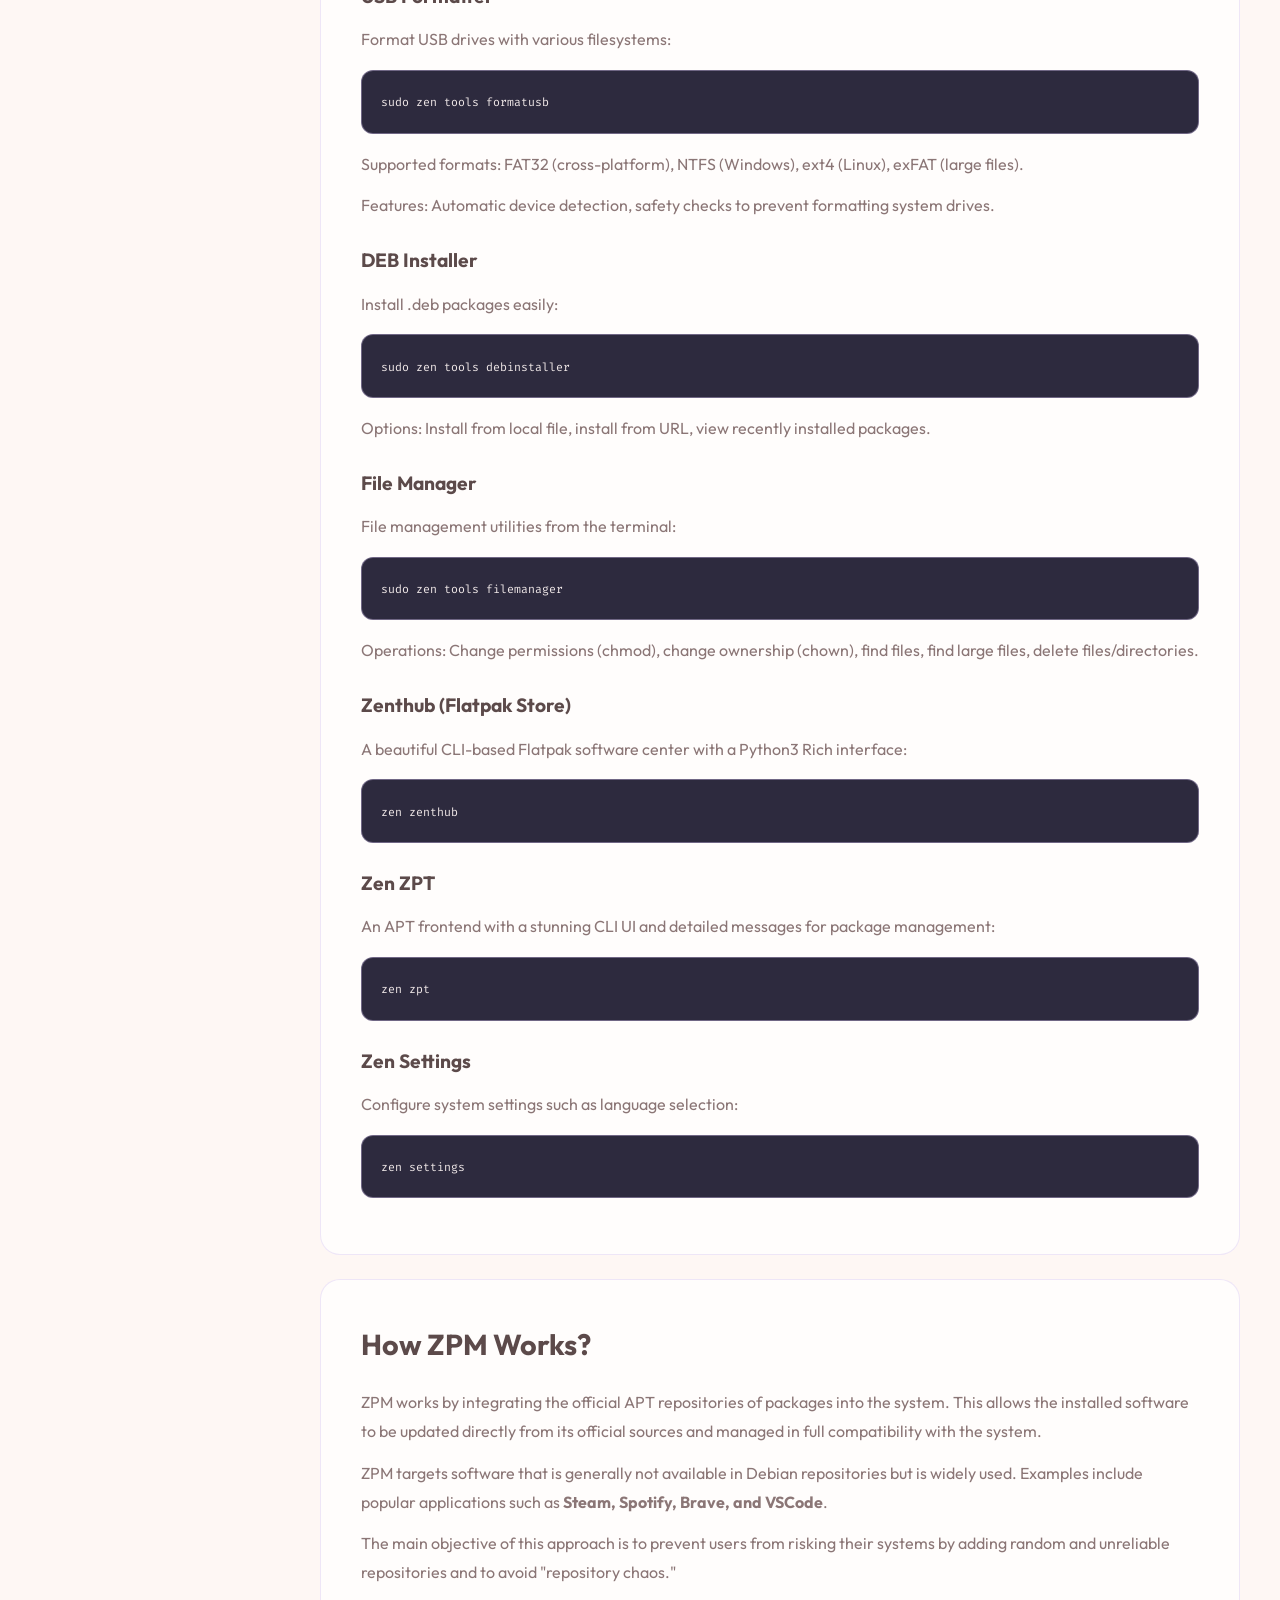
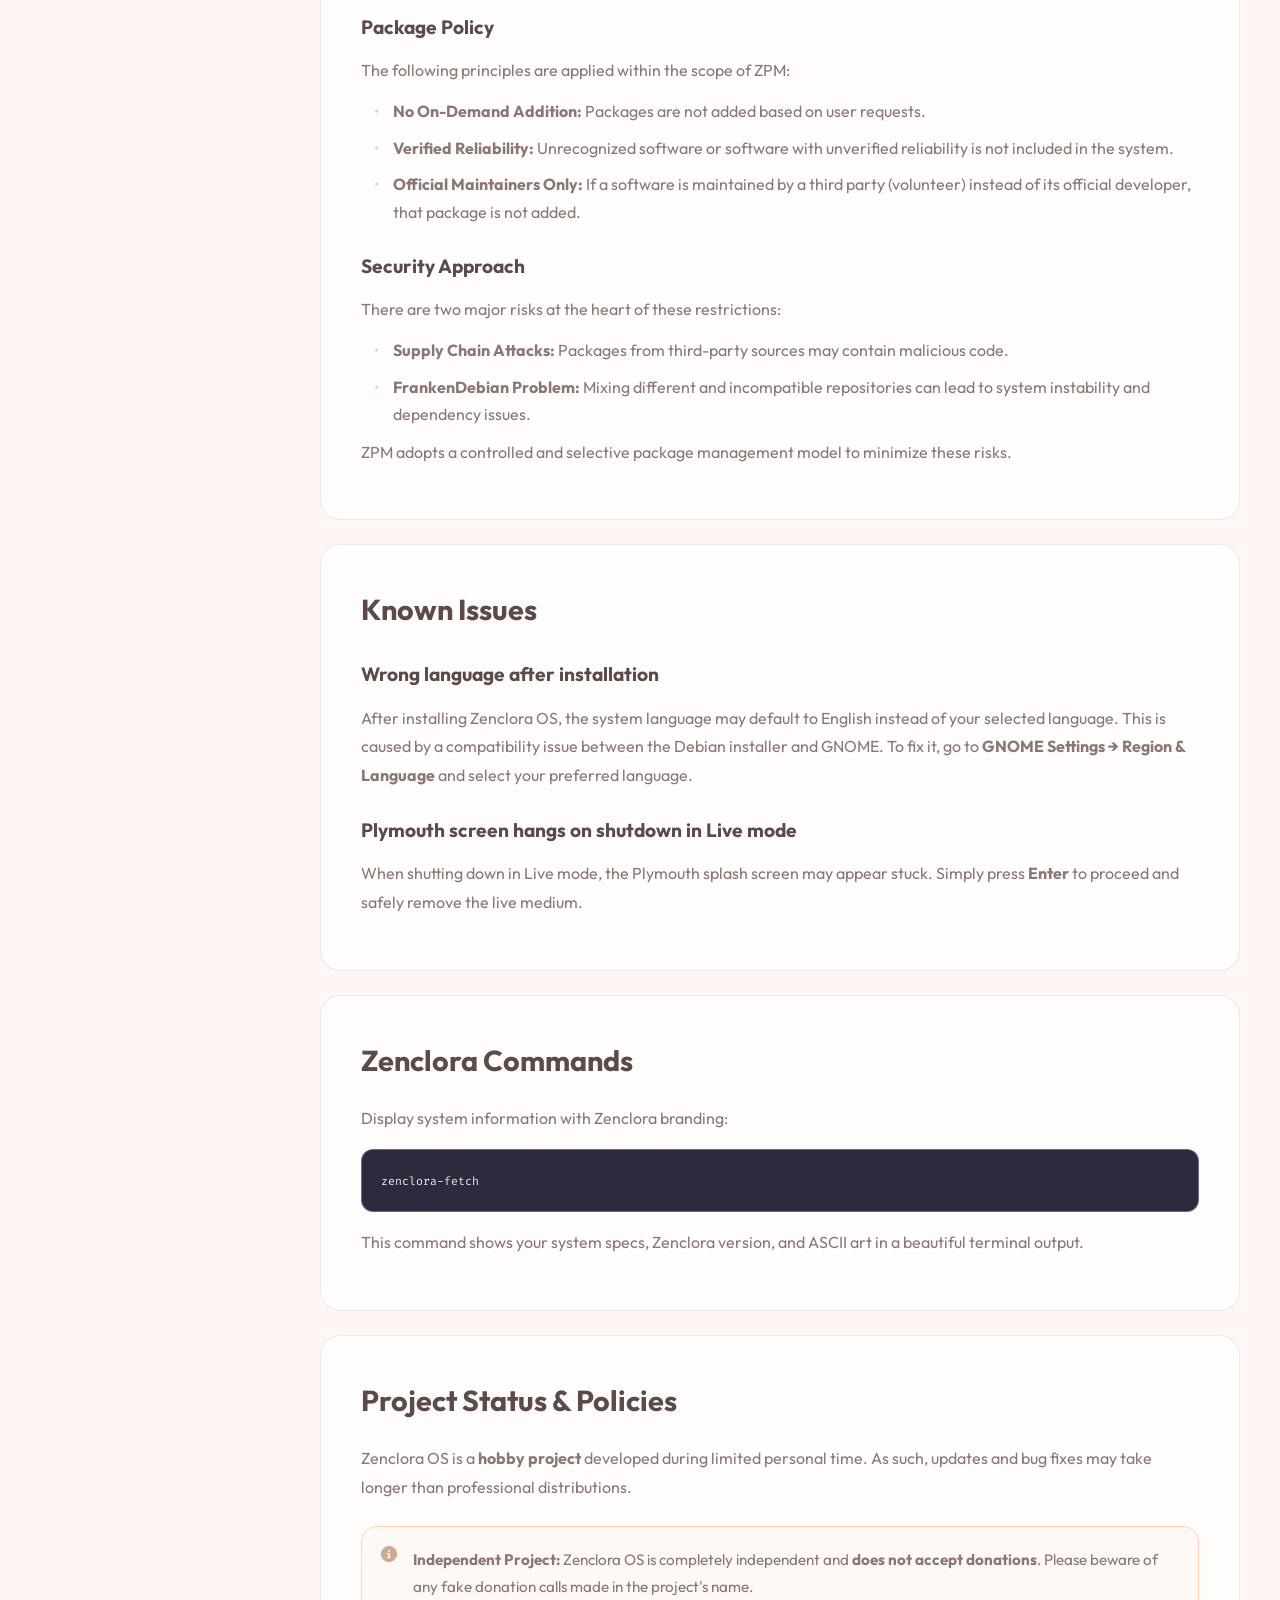
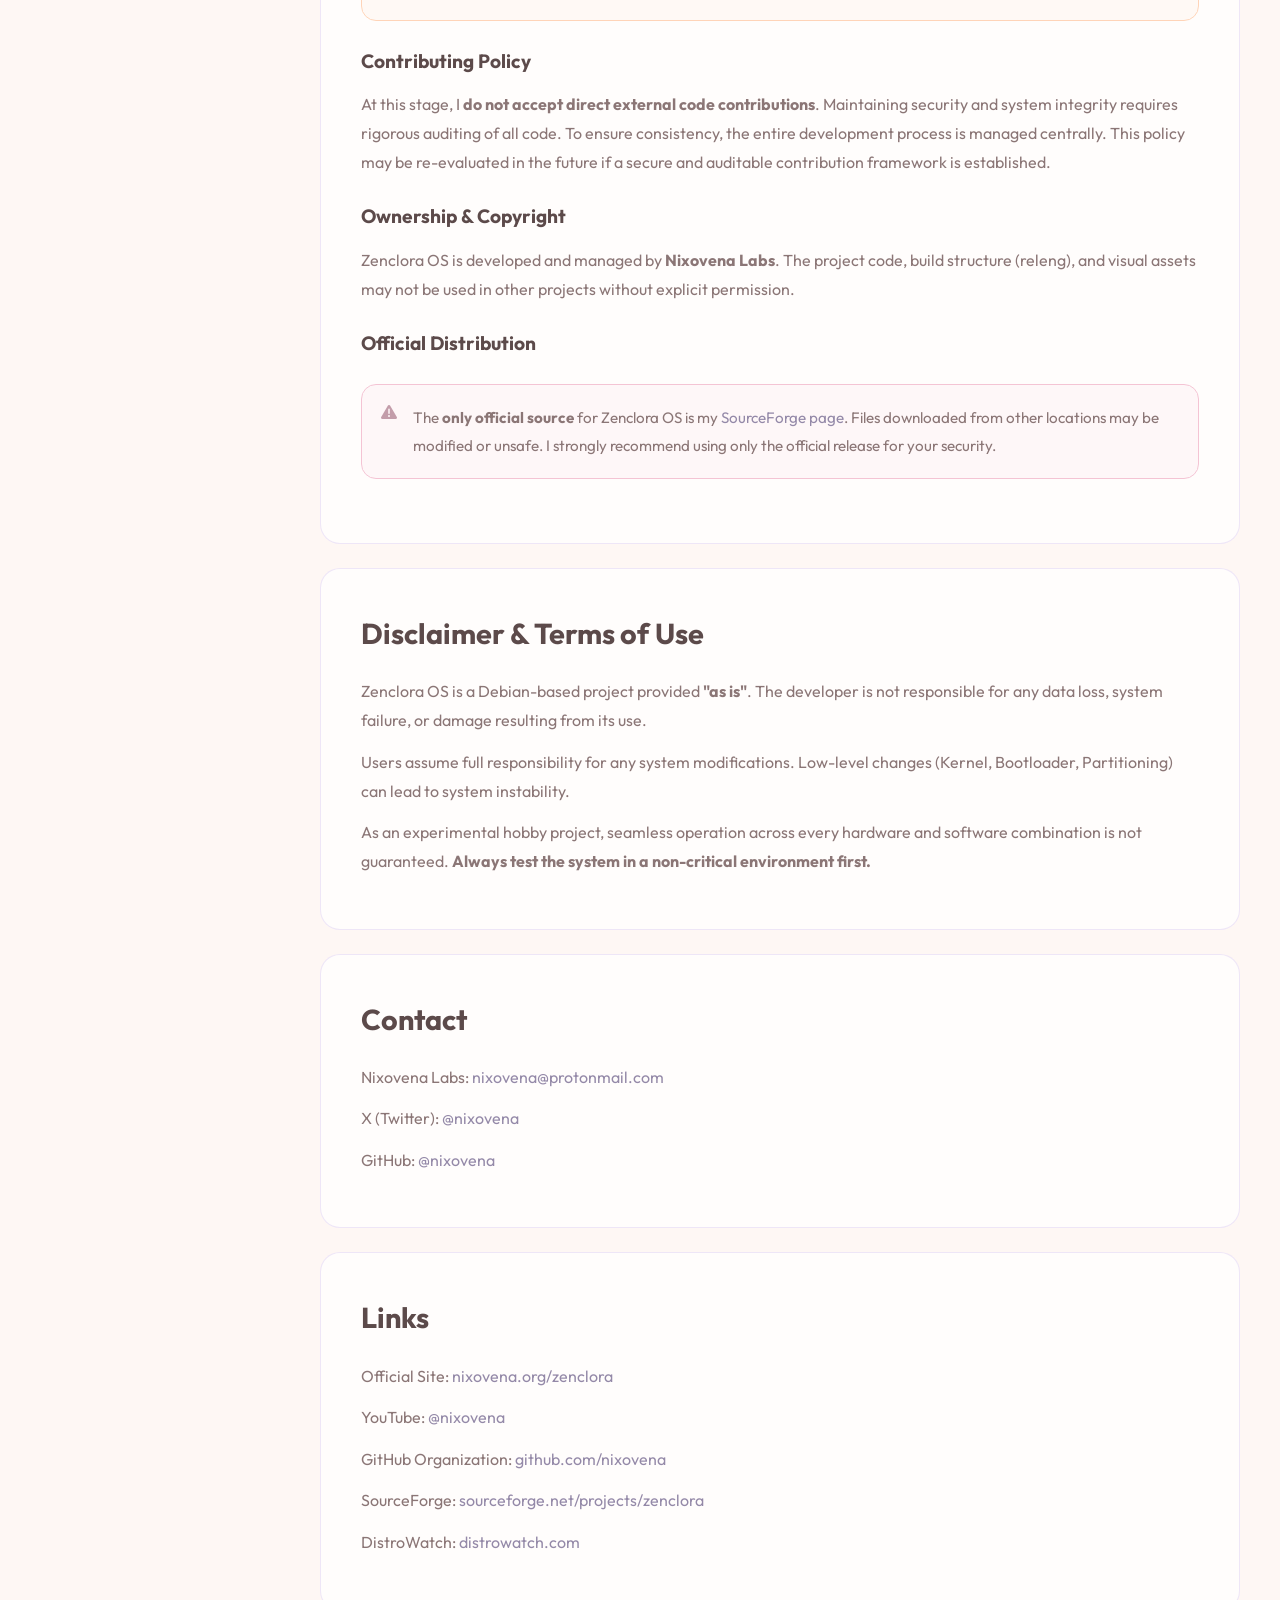
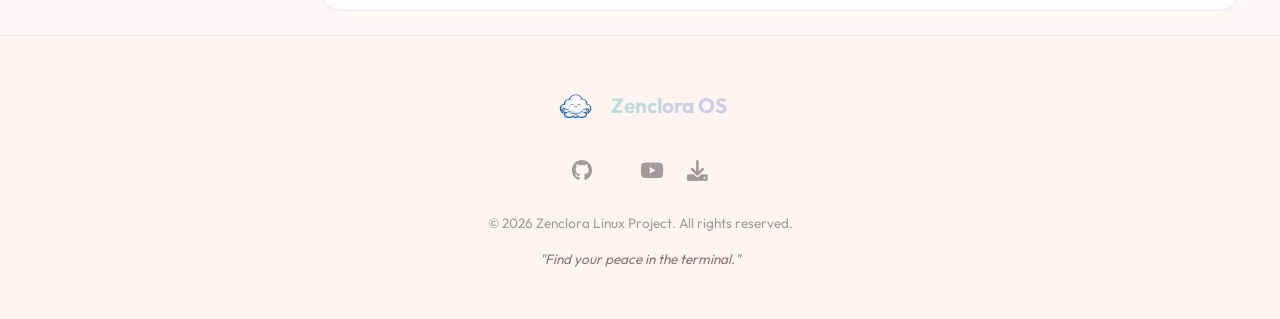
==== commit 3d3663f1: "UPDATE" ====
--- a/docs.html
+++ b/docs.html
@@ -479,7 +479,7 @@
 
             <section id="links">
                 <h2>Links</h2>
-                <p>Official Site: <a href="https://zenclora.org" target="_blank">zenclora.org</a></p>
+                <p>Official Site: <a href="https://nixovena.org/zenclora" target="_blank">nixovena.org/zenclora</a></p>
                 <p>YouTube: <a href="https://www.youtube.com/@nixovena"
                         target="_blank">@nixovena</a></p>
                 <p>GitHub Organization: <a href="https://github.com/nixovena" target="_blank">github.com/nixovena</a>
--- a/style.css
+++ b/style.css
@@ -1128,6 +1128,37 @@
 .download-specs i {
     color: var(--pastel-mint);
     filter: brightness(0.7);
+}
+
+.download-sha {
+    margin-top: 0.8rem;
+    font-size: 0.8rem;
+    color: var(--text-muted);
+    display: flex;
+    align-items: center;
+    gap: 0.5rem;
+    max-width: 100%;
+}
+
+.download-sha i {
+    color: var(--pastel-mint);
+    filter: brightness(0.7);
+}
+
+.download-sha span {
+    font-weight: 600;
+    flex-shrink: 0;
+}
+
+.download-sha code {
+    background: var(--bg-tertiary);
+    padding: 3px 8px;
+    border-radius: 6px;
+    font-size: 0.75rem;
+    word-break: break-all;
+    font-family: 'Fira Code', monospace;
+    border: 1px solid var(--glass-border);
+    line-height: 1.4;
 }
 
 /* ═══════════════════════════════════════════════════════════════════════════
@@ -1761,6 +1792,10 @@
         justify-content: center;
     }
 
+    .download-sha {
+        justify-content: center;
+    }
+
     .cta-content {
         padding: 2rem;
     }
